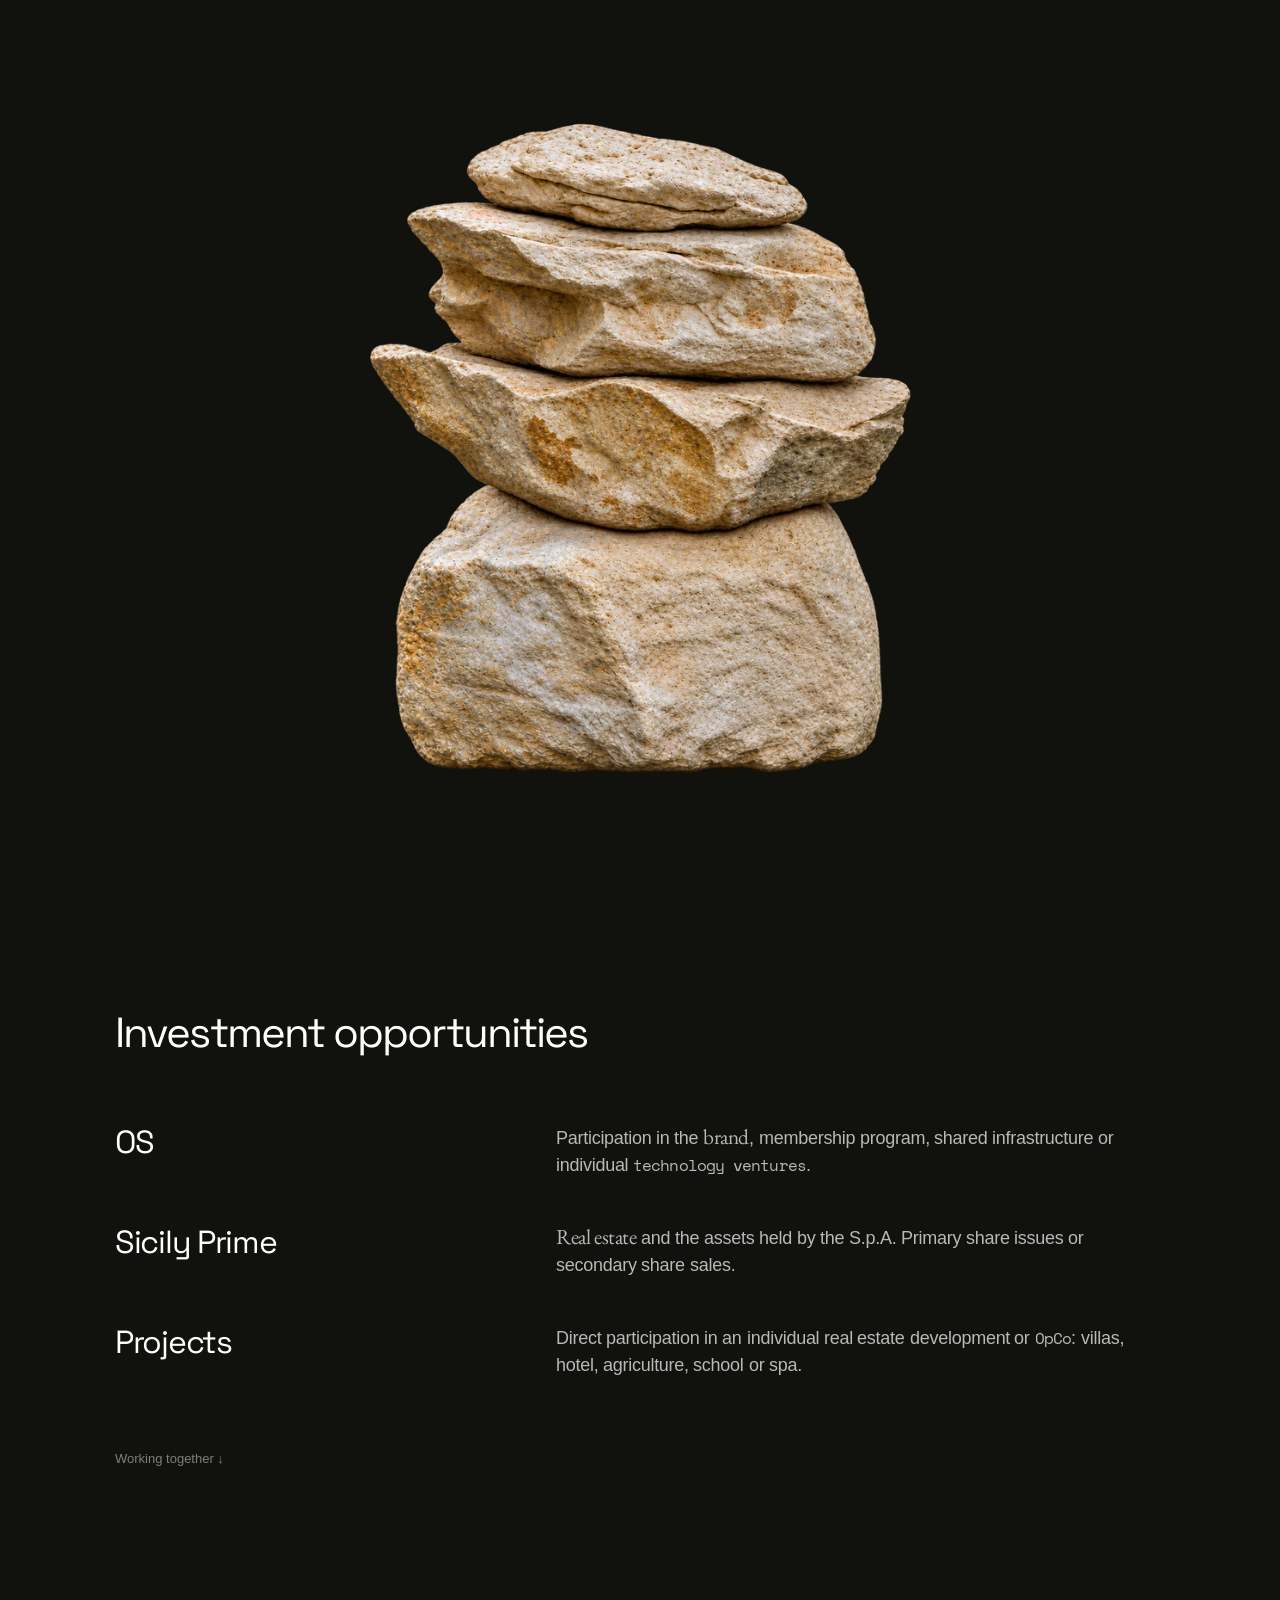
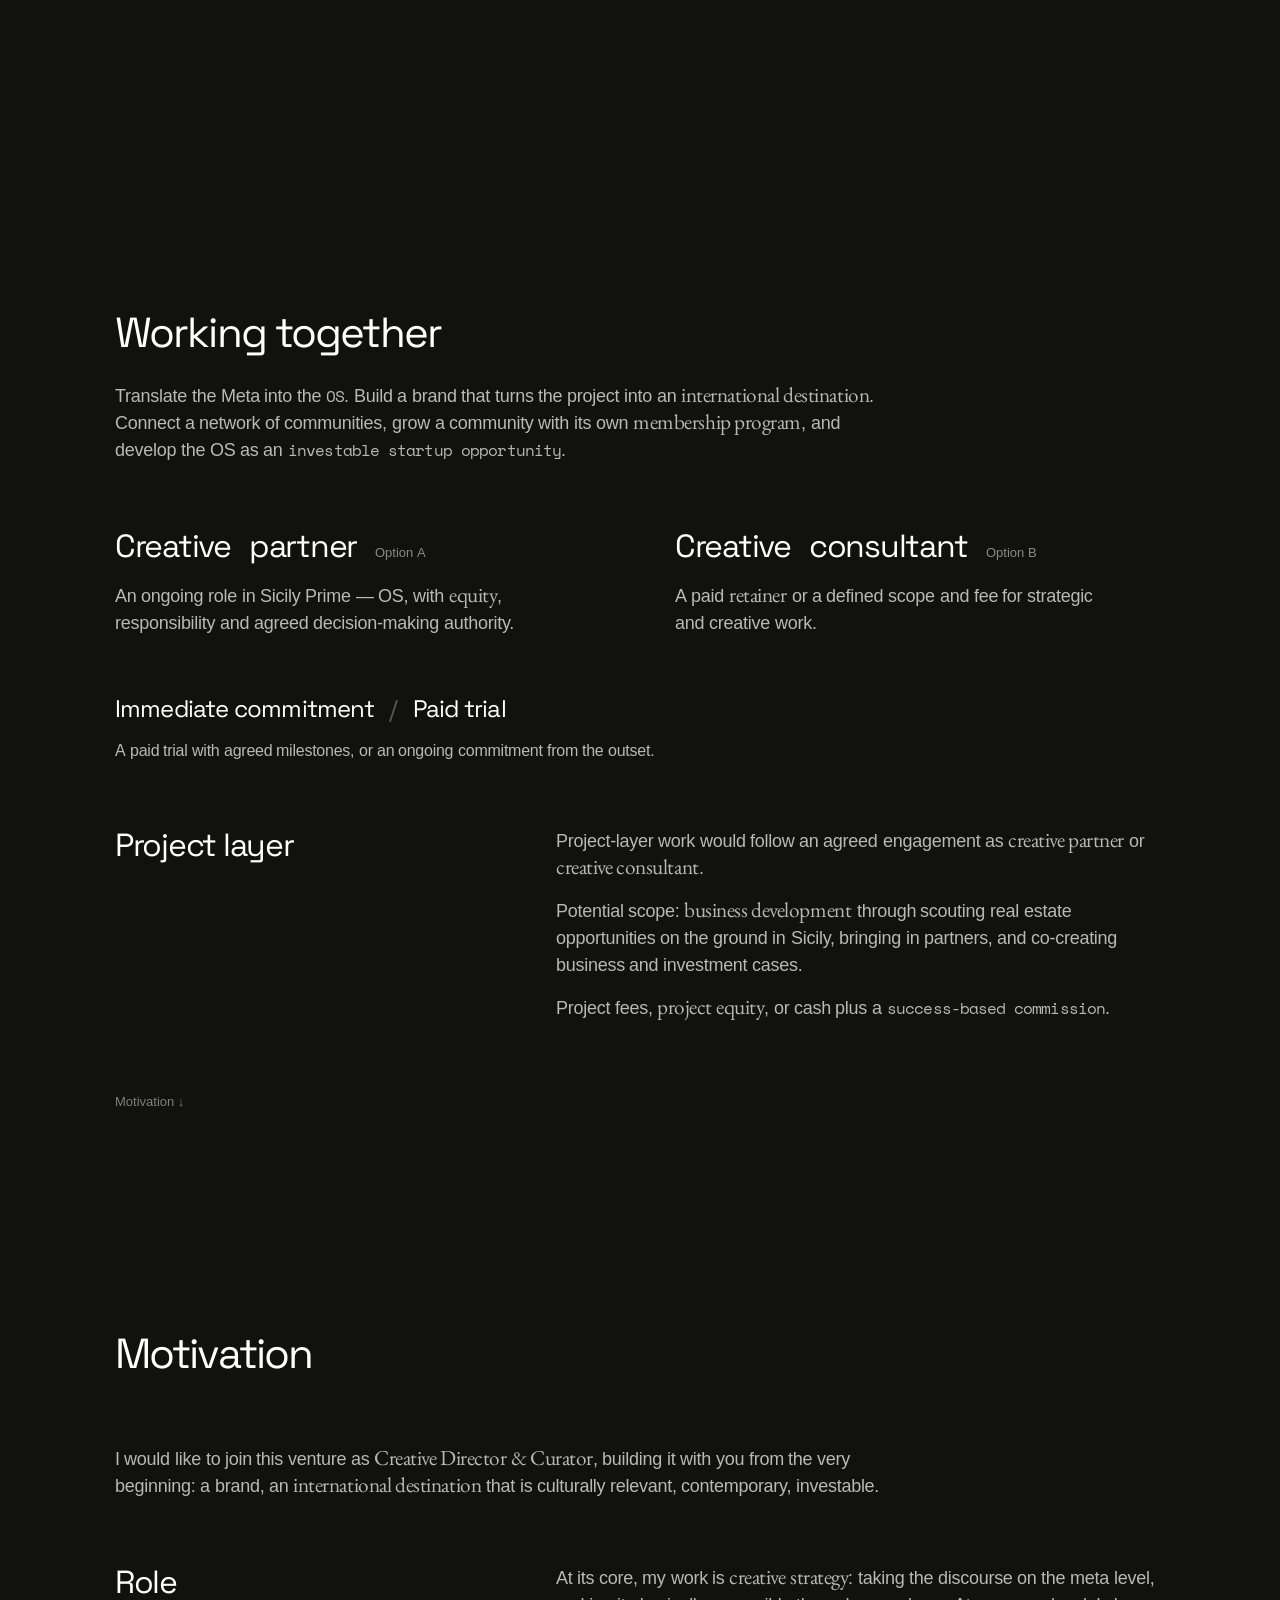
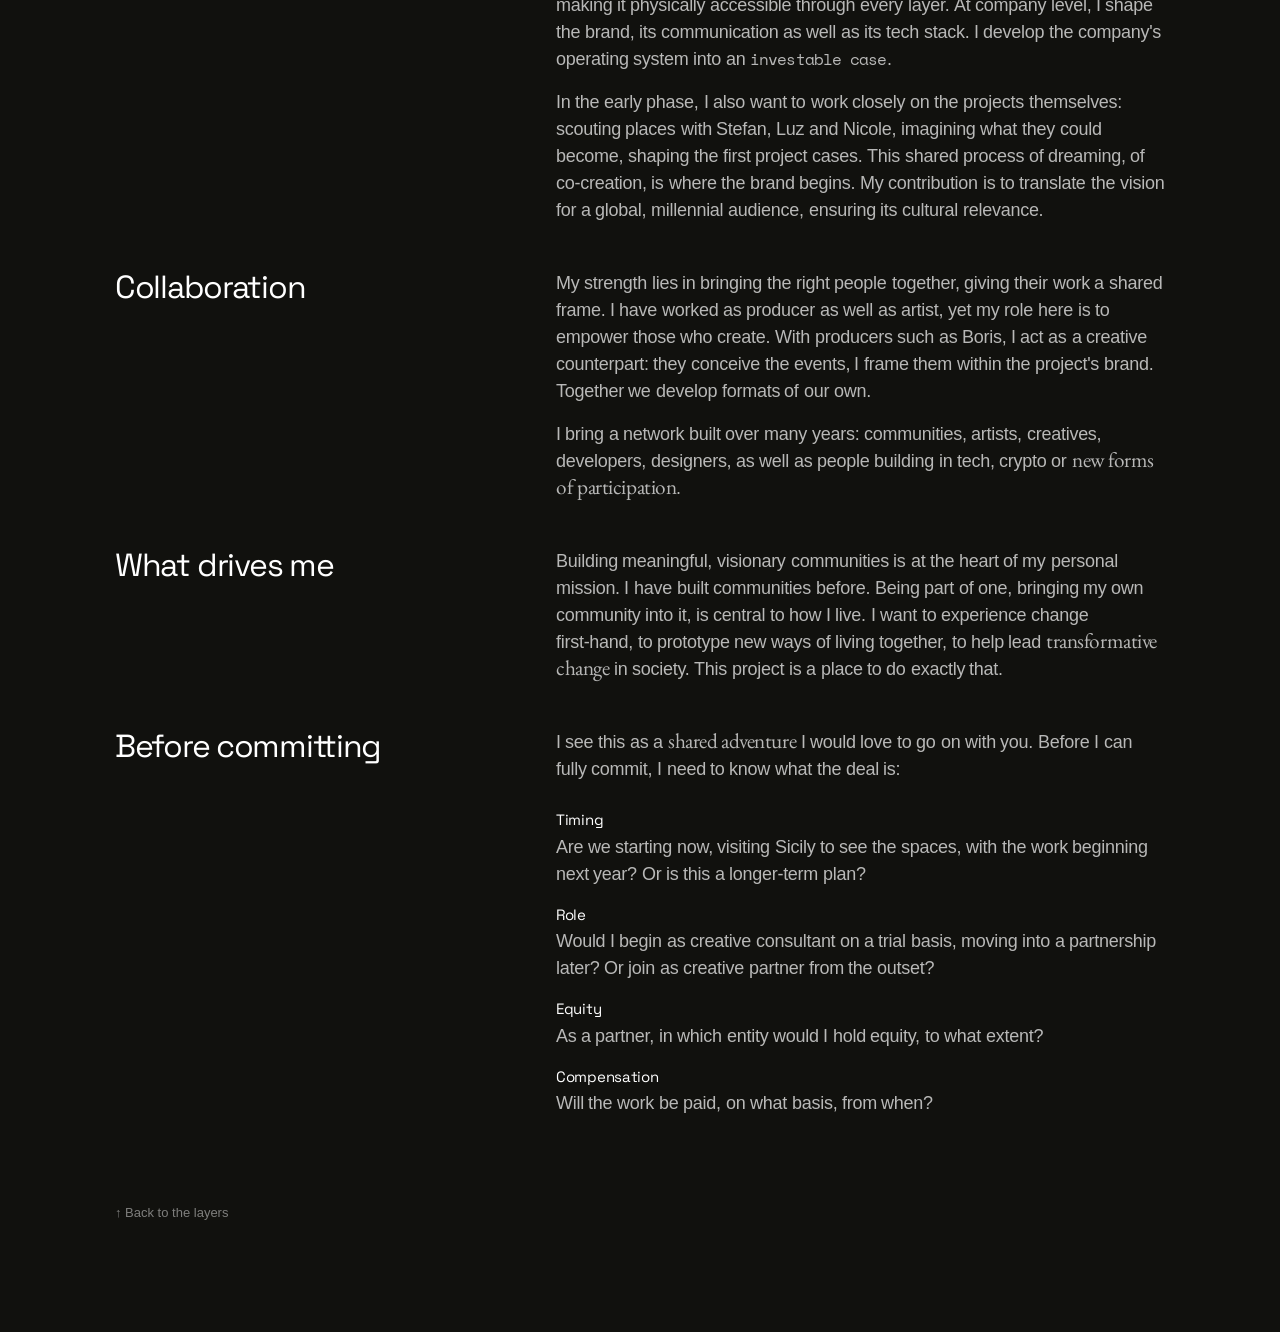
==== public/noto-quest/index.html @ 1767f8a2 "Noto Quest: tighten Motivation text, fewer conjunctions Co-Authored-By: Claude Opus 5.5 <noreply@ant" ====
<!doctype html><html lang="en"><head><meta charset="utf-8"><meta name="viewport" content="width=device-width,initial-scale=1"><title>Sicily Project</title><meta name="description" content="The layers, investment possibilities and ways of working together."><link rel="stylesheet" href="assets/fonts/fonts.css"><style>
:root{color-scheme:dark;background:#11110e;color:#fff;font-family:-apple-system,BlinkMacSystemFont,"Helvetica Neue",Arial,sans-serif;font-synthesis:none}
*{box-sizing:border-box}body{margin:0;overflow:hidden;background:#11110e}button{font:inherit;color:inherit;cursor:pointer;-webkit-tap-highlight-color:transparent}button:focus-visible{outline:2px solid #fff;outline-offset:5px;border-radius:4px}[hidden]{display:none!important}
#scene,#labels{position:absolute;inset:0;width:100%;height:100%}#scene{touch-action:manipulation}#labels{pointer-events:none;overflow:hidden}
.stone-label{visibility:hidden;position:absolute;pointer-events:auto;border:0;background:none;padding:12px 0;text-align:left;transform:translateY(-50%);color:#fff;transition:opacity .25s;min-height:44px}
.stone-label span{display:block;font-size:clamp(28px,3.1vw,44px);font-weight:600;letter-spacing:-.045em;line-height:1.08}.stone-label small{display:block;margin-top:8px;font-size:16px;line-height:1.3;font-weight:400;letter-spacing:-.015em;color:#ffffffa6}
.stone-label.fragment{display:flex;flex-direction:column;justify-content:flex-start;align-items:center;transform:translate(-50%,0);text-align:center;padding:0 4px;white-space:normal}.stone-label.fragment span{font-size:20px;line-height:1.16;letter-spacing:-.025em;font-weight:300}.stone-label.fragment[aria-pressed=true] span{text-decoration:underline;text-underline-offset:7px;text-decoration-thickness:1px}
.rail{position:fixed;right:25px;top:50%;transform:translateY(-50%);display:flex;flex-direction:column;opacity:0;pointer-events:none}.explored .rail{opacity:1;pointer-events:auto}.rail button{border:0;background:none;width:44px;height:44px;display:grid;place-items:center}.rail button::after{content:'';width:5px;height:5px;border-radius:50%;background:#ffffff45}.rail button[aria-expanded=true]::after{background:white;width:7px;height:7px}
footer{position:fixed;bottom:max(24px,env(safe-area-inset-bottom));left:28px;right:28px;display:flex;justify-content:space-between;align-items:center;pointer-events:none}footer button{pointer-events:auto;background:none;border:0;min-height:44px;padding:10px 4px;font-size:14px;color:#ffffffa6}.actions{display:flex;gap:24px}#reset{width:52px;height:56px;padding:0;transition:transform .2s}#reset:hover{transform:translateY(-2px)}#reset:active{transform:scale(.93)}#reset-pile{display:block;width:48px;height:56px}#back{font-size:24px;width:44px;text-align:left}#explore{position:fixed;bottom:40px;left:50%;transform:translateX(-50%);border:0;background:none;min-height:44px;padding:12px 24px;font-size:16px;letter-spacing:-.02em}#explore::after{content:' ↓';margin-left:12px}body:not(.explored) footer{visibility:hidden}
.subitems{position:fixed;left:50%;bottom:100px;transform:translateX(-50%);display:flex;justify-content:center;gap:24px;max-width:90vw;flex-wrap:wrap;z-index:5}.subitems button{background:none;border:0;padding:10px 4px;min-height:44px;font-size:18px;font-weight:300;letter-spacing:-.02em}.subitems button[aria-pressed=true]{text-decoration:underline;text-underline-offset:6px}.sr{position:absolute;width:1px;height:1px;padding:0;margin:-1px;overflow:hidden;clip:rect(0,0,0,0);white-space:nowrap;border:0}
@media(max-width:799px){.stone-label span{font-size:25px}.stone-label small{font-size:14px;margin-top:6px}.stone-label{max-width:145px}.stone-label.fragment span{font-size:14px}.rail{right:2px}.rail button{width:30px}.subitems{bottom:95px;gap:12px}.subitems button{font-size:16px}footer{left:20px;right:20px}.actions{gap:18px}#explore{bottom:32px}}
@media(prefers-reduced-motion:reduce){*{transition:none!important}}

html{scroll-behavior:smooth;scroll-padding-top:0}body{overflow-x:hidden;overflow-y:auto}a{color:inherit;text-decoration:none}button,a{-webkit-tap-highlight-color:transparent}a:focus-visible{outline:1px solid white;outline-offset:7px}
#architecture{position:relative;height:100svh;min-height:620px;isolation:isolate}#scene{height:100%}.rail,footer,#explore{position:absolute}.rail{z-index:3}footer{z-index:12}#explore{z-index:3}.subitems{display:none}.section-nav{position:fixed;top:24px;left:32px;right:32px;display:flex;gap:30px;z-index:30;align-items:center;pointer-events:none}.section-nav a{pointer-events:auto;padding:10px 0;font-size:13px;letter-spacing:-.015em;color:#ffffff70;transition:color .3s}.section-nav a:hover,.section-nav a[aria-current=true]{color:#fff}.section-nav a:last-child{margin-left:auto}
.editorial{position:relative;padding:145px max(8vw,32px) 130px;min-height:100svh;background:#11110e}.editorial-inner{max-width:1110px;margin:auto}.section-kicker{font-size:13px;font-weight:400;color:#ffffff70;margin:0 0 38px;letter-spacing:.01em}.editorial h1{font-family:'EB Garamond',Garamond,Georgia,serif;font-weight:400;font-size:clamp(46px,6.2vw,84px);line-height:.98;letter-spacing:-.04em;margin:0 0 35px;max-width:850px}.editorial .lead{font-family:'EB Garamond',Garamond,Georgia,serif;font-size:clamp(25px,2.7vw,36px);font-weight:400;line-height:1.25;letter-spacing:-.02em;max-width:920px;margin:0 0 52px;color:#ffffffd9}.accent{font-family:'Space Grotesk',-apple-system,Arial,sans-serif;font-size:.78em;font-weight:400;letter-spacing:-.045em;line-height:1}.accent-code{font-family:'Space Mono',monospace;font-size:.66em;letter-spacing:-.065em;line-height:1}.options{display:grid;grid-template-columns:repeat(3,1fr);gap:42px}.option{margin:0}.option h2{font-family:'Space Grotesk',Arial,sans-serif;font-weight:400;font-size:27px;line-height:1.12;letter-spacing:-.045em;margin:0 0 16px}.option:nth-child(2) h2{font-family:'EB Garamond',Garamond,Georgia,serif;font-size:36px;line-height:.84}.option:nth-child(3) h2{font-family:'Space Mono',monospace;font-size:23px;letter-spacing:-.055em}.option p{font-size:17px;line-height:1.55;letter-spacing:-.015em;color:#ffffff9c;margin:0;max-width:315px}.status-note{font-size:12px;color:#ffffff63;margin:40px 0 0}.operator-line{margin:52px 0 0;font-family:'EB Garamond',Garamond,Georgia,serif;font-size:25px;line-height:1.4;color:#ffffffa8}.operator-line .accent{color:#fff}.operator-caption{display:block;font-family:-apple-system,BlinkMacSystemFont,Arial,sans-serif;font-size:12px;color:#ffffff63;margin-bottom:12px}.engagements{grid-template-columns:repeat(2,1fr);gap:70px}.engagements .option p{max-width:420px}.engagements .option h2{font-size:34px;line-height:1.05}.engagements .option:nth-child(2) h2{font-size:44px;line-height:.84}.beginning{margin:58px 0 0;font-family:'EB Garamond',Garamond,Georgia,serif;font-size:32px;line-height:1.25;letter-spacing:-.02em}.beginning .divider{color:#ffffff45;margin:0 12px}.beginning-note{font-size:14px;color:#ffffff80;margin:12px 0 0}.project-engagement{margin-top:60px;display:grid;grid-template-columns:1fr 1.4fr;gap:50px}.project-engagement h2{font-family:'Space Mono',monospace;font-size:23px;letter-spacing:-.055em;font-weight:400;margin:0}.project-engagement p{font-size:17px;color:#ffffff9c;line-height:1.55;margin:0}.end-link{display:inline-block;margin-top:76px;font-size:13px;color:#ffffff75;padding:12px 0}
.reveal-word{display:inline-block;will-change:transform,opacity}.flow-text{font-family:'EB Garamond',Garamond,Georgia,serif;font-weight:400;font-size:clamp(30px,3.4vw,49px);line-height:1.19;letter-spacing:-.025em;margin:0;color:#faf9f5}.reader{position:absolute;inset:0;z-index:6;background:#11110e;display:grid;grid-template-columns:minmax(170px,260px) minmax(0,760px);gap:65px;align-content:center;justify-content:center;padding:100px 8vw 115px;overflow:auto}.reader[hidden]{display:none}.reading-object{align-self:center;margin:0;text-align:center}.reading-object canvas{display:block;width:100%;height:auto;max-height:300px;object-fit:contain}.reading-object figcaption{margin-top:15px;font-size:14px;font-weight:300;color:#ffffff9c}.reading-copy{align-self:center}.reading-context{display:block;font-size:12px;letter-spacing:.02em;color:#ffffff63;margin-bottom:24px}.reading-open .rail{visibility:hidden}.reading-open #labels{visibility:hidden}.reading-open #labels button{visibility:hidden!important;pointer-events:none!important}.reader .flow-text .accent,.reader .flow-text .accent-code{color:#fff}
@media(max-width:799px){#architecture{min-height:580px}.section-nav{top:13px;left:20px;right:20px;gap:19px}.section-nav a{font-size:12px}.editorial{padding:108px 26px 85px}.editorial h1{font-size:52px;max-width:340px;margin-bottom:27px}.section-kicker{margin-bottom:30px}.editorial .lead{font-size:28px;line-height:1.23;margin-bottom:42px}.options,.engagements{grid-template-columns:1fr;gap:35px}.option h2{font-size:27px}.option p{max-width:none;font-size:16px}.operator-line{font-size:25px;margin-top:44px}.engagements .option h2{font-size:30px}.engagements .option:nth-child(2) h2{font-size:37px}.beginning{font-size:27px;margin-top:43px}.beginning .divider{margin:0 6px}.project-engagement{grid-template-columns:1fr;gap:17px;margin-top:42px}.project-engagement p{font-size:16px}.reader{display:flex;flex-direction:column;gap:22px;justify-content:flex-start;align-items:stretch;padding:79px 27px 105px}.reading-object{align-self:flex-start;display:flex;align-items:center;gap:16px;text-align:left}.reading-object canvas{width:92px;height:85px}.reading-object figcaption{margin:0;font-size:14px}.reading-copy{align-self:auto}.reading-context{display:none}.flow-text{font-size:31px;line-height:1.2}.reader .flow-text .accent{font-size:.75em}.reader .flow-text .accent-code{font-size:.6em}.reader .flow-text{padding-bottom:15px}.editorial .end-link{margin-top:50px}}
@media(prefers-reduced-motion:reduce){html{scroll-behavior:auto}.reveal-word{transform:none!important;opacity:1!important}}

html{scrollbar-width:none}html::-webkit-scrollbar{display:none}
#scene:focus-visible{outline:1px solid #ffffff75;outline-offset:-8px}
.editorial{padding:110px max(8vw,32px) 100px;min-height:100svh}.editorial-inner{max-width:1050px}.editorial h1{font-family:'Space Grotesk',Arial,sans-serif;font-size:42px;line-height:1.08;letter-spacing:-.045em;font-weight:400;margin:0 0 70px;max-width:none}
.investment-routes{display:grid;gap:46px}.route{display:grid;grid-template-columns:1fr 1.6fr;gap:60px;align-items:start}.route h2,.engagement h2,.project-options h2{font-family:'Space Grotesk',Arial,sans-serif;font-weight:400;font-size:32px;letter-spacing:-.04em;line-height:1.12;margin:0}.route p,.engagement p,.scope,.project-options p,.operator-options p,.starting-options p{font-family:-apple-system,BlinkMacSystemFont,'Helvetica Neue',Arial,sans-serif;font-size:18px;font-weight:300;line-height:1.5;letter-spacing:-.015em;color:#ffffffb3;margin:0;max-width:620px}
.editorial p .accent{font-family:'EB Garamond',Garamond,Georgia,serif;font-size:1.18em;letter-spacing:-.02em}.editorial p .accent-code{font-size:.9em;letter-spacing:-.055em}
.operator-options{margin-top:65px}.operator-options h3{font-size:17px;font-weight:400;color:#ffffff80;margin:0 0 15px}.operator-options p{max-width:none;font-size:18px}.end-link{margin-top:60px}
#together h1{margin-bottom:28px}.scope{max-width:790px;margin-bottom:65px}.engagement-options{display:grid;grid-template-columns:1fr 1fr;gap:70px}.engagement h2{margin-bottom:18px}.engagement p{max-width:450px}.starting-options{margin-top:58px}.starting-options h3{font-family:'Space Grotesk',Arial,sans-serif;font-weight:400;font-size:24px;line-height:1.2;letter-spacing:-.035em;margin:0 0 15px}.divider{color:#ffffff4d;margin:0 10px}.starting-options p{font-size:16px}.project-options{margin-top:65px;display:grid;grid-template-columns:1fr 1.6fr;gap:60px}
@media(max-width:799px){.editorial{padding:80px 27px}.editorial h1{font-size:32px;line-height:1.12;margin-bottom:48px;max-width:100%}.route,.project-options{grid-template-columns:1fr;gap:16px}.investment-routes{gap:39px}.route h2,.engagement h2,.project-options h2{font-size:27px}.route p,.engagement p,.scope,.project-options p,.operator-options p{font-size:17px}.operator-options{margin-top:46px}.engagement-options{grid-template-columns:1fr;gap:35px}.engagement h2{margin-bottom:14px}.scope{margin-bottom:44px}.starting-options{margin-top:45px}.starting-options h3{font-size:21px}.starting-options p{font-size:16px}.project-options{margin-top:46px}.end-link{margin-top:45px}}
.engagement h2{display:flex;align-items:baseline;gap:18px;flex-wrap:wrap}.engagement h2 small{font-family:-apple-system,BlinkMacSystemFont,"Helvetica Neue",Arial,sans-serif;font-size:13px;font-weight:400;letter-spacing:0;color:#ffffff80}.commit-list{list-style:none;padding:0;margin:26px 0 0;max-width:620px}.commit-list li{font-size:18px;font-weight:300;line-height:1.5;letter-spacing:-.015em;color:#ffffffb3;margin:0 0 16px}.commit-list strong{display:block;font-family:'Space Grotesk',Arial,sans-serif;font-weight:400;font-size:15px;letter-spacing:-.02em;color:#fff;margin-bottom:2px}
@media(max-width:799px){.commit-list li{font-size:17px}}</style><link rel="stylesheet" href="os-study.css"></head><body><main><section id="architecture" aria-label="The layers"><img id="pile-photo" class="pile-photo" alt="" width="998" height="1195" fetchpriority="high" src="assets/os-study/pile-998.webp" srcset="assets/os-study/pile-640.webp 640w, assets/os-study/pile-998.webp 998w" sizes="(max-width:799px) min(82vw,73.5svh), min(43vw,73.5svh)"><canvas id="scene" role="button" tabindex="0" aria-label="Explore the stone layers"></canvas><div id="labels" aria-label="Stone layers"></div><nav class="rail" aria-label="Layers"></nav><article id="reader" class="reader" aria-label="Selected pebble" hidden><figure class="reading-object"><a class="pebble-link" href="#together" aria-label="Go to Working together" title="Working together"><img id="reading-detail" class="reading-detail" alt="" hidden><canvas id="reading-stone" width="560" height="420" aria-hidden="true"></canvas></a><figcaption id="reading-name"></figcaption></figure><div class="reading-copy"><span id="reading-context" class="reading-context"></span><p id="reading-text" class="flow-text"></p></div></article><footer><button id="back" aria-label="Back" title="Back">←</button><div class="actions"><button id="reset" aria-label="Return to stack" title="Return to stack"><canvas id="reset-pile" width="96" height="112" aria-hidden="true"></canvas></button></div></footer><div class="sr" id="announce" aria-live="polite"></div>
</section>
<section id="investment" class="editorial" aria-labelledby="investment-heading"><div class="editorial-inner"><h1 id="investment-heading" data-reveal>Investment opportunities</h1><div class="investment-routes"><article class="route" data-reveal><h2>OS</h2><p>Participation in the <span class="accent">brand</span>, membership program, shared infrastructure or individual <span class="accent-code">technology ventures</span>.</p></article><article class="route" data-reveal><h2>Sicily Prime</h2><p><span class="accent">Real estate</span> and the assets held by the S.p.A. Primary share issues or secondary share sales.</p></article><article class="route" data-reveal><h2>Projects</h2><p>Direct participation in an individual real estate development or <span class="accent-code">OpCo</span>: villas, hotel, agriculture, school or spa.</p></article></div><a class="end-link" href="#together">Working together ↓</a></div></section>
<section id="together" class="editorial" aria-labelledby="together-heading"><div class="editorial-inner"><h1 id="together-heading" data-reveal>Working together</h1><p class="scope" data-reveal>Translate the Meta into the <span class="accent-code">OS</span>. Build a brand that turns the project into an <span class="accent">international destination</span>. Connect a network of communities, grow a community with its own <span class="accent">membership program</span>, and develop the OS as an <span class="accent-code">investable startup opportunity</span>.</p><div class="engagement-options"><article class="engagement" data-reveal><h2>Creative partner <small>Option A</small></h2><p>An ongoing role in Sicily Prime — OS, with <span class="accent">equity</span>, responsibility and agreed decision-making authority.</p></article><article class="engagement" data-reveal><h2>Creative consultant <small>Option B</small></h2><p>A paid <span class="accent">retainer</span> or a defined scope and fee for strategic and creative work.</p></article></div><div class="starting-options" data-reveal><h3>Immediate commitment <span class="divider">/</span> Paid trial</h3><p>A paid trial with agreed milestones, or an ongoing commitment from the outset.</p></div><div class="project-options" data-reveal><h2>Project layer</h2><div><p>Project-layer work would follow an agreed engagement as <span class="accent">creative partner</span> or <span class="accent">creative consultant</span>.</p><p style="margin-top:16px">Potential scope: <span class="accent">business development</span> through scouting real estate opportunities on the ground in Sicily, bringing in partners, and co-creating business and investment cases.</p><p style="margin-top:16px">Project fees, <span class="accent">project equity</span>, or cash plus a <span class="accent-code">success-based commission</span>.</p></div></div><a class="end-link" href="#motivation">Motivation ↓</a></div></section>
<section id="motivation" class="editorial" aria-labelledby="motivation-heading"><div class="editorial-inner"><h1 id="motivation-heading" data-reveal>Motivation</h1><p class="scope" data-reveal>I would like to join this venture as <span class="accent">Creative Director &amp; Curator</span>, building it with you from the very beginning: a brand, an <span class="accent">international destination</span> that is culturally relevant, contemporary, investable.</p><div class="investment-routes"><article class="route" data-reveal><h2>Role</h2><div><p>At its core, my work is <span class="accent">creative strategy</span>: taking the discourse on the meta level, making it physically accessible through every layer. At company level, I shape the brand, its communication as well as its tech stack. I develop the company's operating system into an <span class="accent-code">investable case</span>.</p><p style="margin-top:16px">In the early phase, I also want to work closely on the projects themselves: scouting places with Stefan, Luz and Nicole, imagining what they could become, shaping the first project cases. This shared process of dreaming, of co-creation, is where the brand begins. My contribution is to translate the vision for a global, millennial audience, ensuring its cultural relevance.</p></div></article><article class="route" data-reveal><h2>Collaboration</h2><div><p>My strength lies in bringing the right people together, giving their work a shared frame. I have worked as producer as well as artist, yet my role here is to empower those who create. With producers such as Boris, I act as a creative counterpart: they conceive the events, I frame them within the project's brand. Together we develop formats of our own.</p><p style="margin-top:16px">I bring a network built over many years: communities, artists, creatives, developers, designers, as well as people building in tech, crypto or <span class="accent">new forms of participation</span>.</p></div></article><article class="route" data-reveal><h2>What drives me</h2><p>Building meaningful, visionary communities is at the heart of my personal mission. I have built communities before. Being part of one, bringing my own community into it, is central to how I live. I want to experience change first-hand, to prototype new ways of living together, to help lead <span class="accent">transformative change</span> in society. This project is a place to do exactly that.</p></article><article class="route" data-reveal><h2>Before committing</h2><div><p>I see this as a <span class="accent">shared adventure</span> I would love to go on with you. Before I can fully commit, I need to know what the deal is:</p><ul class="commit-list"><li><strong>Timing</strong> Are we starting now, visiting Sicily to see the spaces, with the work beginning next year? Or is this a longer-term plan?</li><li><strong>Role</strong> Would I begin as creative consultant on a trial basis, moving into a partnership later? Or join as creative partner from the outset?</li><li><strong>Equity</strong> As a partner, in which entity would I hold equity, to what extent?</li><li><strong>Compensation</strong> Will the work be paid, on what basis, from when?</li></ul></div></article></div><a class="end-link" href="#architecture">↑ Back to the layers</a></div></section></main>
<script src="os-study.js"></script>
<script>'use strict';
const layers=[{id:'meta',n:'04',name:'Meta',sub:'',crop:[247,124,582,188],children:[['identity','Identity'],['manifesto','Manifesto'],['philosophy','Philosophy'],['values','Values']]},{id:'os',n:'03',name:'OS',sub:'',crop:[100,343,811,289],children:[['tech','Tech'],['community','Community'],['brand','Brand'],['communications','Communications']]},{id:'prime',n:'02',name:'Sicily Prime',sub:'',crop:[11,640,986,376],children:[['property','Sicily Prime']]},{id:'projects',n:'01',name:'Projects',sub:'',crop:[114,1022,795,465],children:[['villas','Villas'],['hotel','Hotel'],['agriculture','Agriculture'],['school','School'],['spa','Spa']]}];

const $=s=>document.querySelector(s),canvas=$('#scene'),ctx=canvas.getContext('2d'),labels=$('#labels'),image=new Image(),resting=$('#pile-photo'),states=layers.map(()=>({a:0,v:0})),reveal={a:0,v:0};let expanded=false,selected=null,child=null,W=innerWidth,H=innerHeight,motion=!matchMedia('(prefers-reduced-motion: reduce)').matches,ready=false,hit=[],lastSignature='';
const stoneBounds=[[[145,227,273,341],[364,256,502,408],[599,254,731,379],[830,288,948,393]],[[133,219,291,373],[353,222,519,409],[590,239,748,405],[819,236,948,395]],[[283,140,849,467]],[[224,84,438,265],[677,75,866,288],[458,208,637,458],[180,370,447,528],[653,352,920,535]]];
const proof={a:0,v:0};let activeProof=null,assetRevision=0;
const configs=[{prefix:'meta',count:13},{prefix:'os-four',count:13},{prefix:'prime',count:13},{prefix:'projects',count:13}].map(c=>({...c,frames:new Array(c.count).fill(null),positions:null,requested:false,ready:false}));
function loadRenderFrames(i=1){
const c=configs[i];
if(c.requested)return;
c.requested=true;
if(!c.useFallback){
  stoneStudies[i].load().then(()=>{c.study=true;c.ready=true;assetRevision++;lastSignature='';})
    .catch(()=>{c.useFallback=true;c.requested=false;loadRenderFrames(i);});
  return;
}
const tasks=Array.from({length:c.count},(_,j)=>new Promise(resolve=>{const im=new Image();im.onload=()=>{c.frames[j]=im;resolve();};im.onerror=resolve;im.src='assets/rendered/'+c.prefix+'-'+String(j).padStart(2,'0')+'.webp';}));tasks.push(fetch('assets/rendered/'+c.prefix+'-positions.json').then(r=>r.ok?r.json():null).then(p=>c.positions=p).catch(()=>{}));tasks.push(fetch('assets/rendered/'+c.prefix+'-bounds.json').then(r=>r.ok?r.json():null).then(b=>{if(b)stoneBounds[i]=b;}).catch(()=>{}));Promise.all(tasks).then(()=>{c.ready=c.frames.every(Boolean);assetRevision++;lastSignature='';if(i===2&&selected===2){child='property';update();}else if(child)drawReadingStone();});}
function makeCanvas(w,h){const c=document.createElement('canvas');c.width=w;c.height=h;return c;}
function path(c,poly,w,h){c.beginPath();poly.forEach((p,i)=>i?c.lineTo(p[0]*w,p[1]*h):c.moveTo(p[0]*w,p[1]*h));c.closePath();}
function prepare(){layers.forEach((l,i)=>{const w=l.crop[2],h=l.crop[3];l.sprite=makeCanvas(w,h);const c=l.sprite.getContext('2d');c.drawImage(image,...l.crop,0,0,w,h);
});
$('#reset-pile').getContext('2d').drawImage(resting,12,12,72,86);ready=true;lastSignature='';}
for(let i=0;i<layers.length;i++){const l=layers[i];l.button=document.createElement('button');l.button.className='stone-label';l.button.innerHTML='<span>'+l.name+'</span>'+(l.sub?'<small>'+l.sub+'</small>':'');l.button.setAttribute('aria-label',l.name+' / Layer '+l.n);l.button.onclick=()=>toggle(i);labels.appendChild(l.button);const r=document.createElement('button');r.setAttribute('aria-label',l.name);r.onclick=()=>toggle(i);$('.rail').appendChild(r);l.rail=r;l.partButtons=l.children.map(c=>{const b=document.createElement('button');b.className='stone-label fragment';b.innerHTML='<span>'+c[1]+'</span>';b.setAttribute('aria-label',c[1]+(i===3?' / OpCo':''));b.onclick=()=>{child=c[0];update();};labels.appendChild(b);return b;});}
function explore(){loadRenderFrames();expanded=true;selected=null;child=null;update();}
function toggle(i){if(!expanded){explore();return;}loadRenderFrames(i);selected=selected===i?null:i;child=selected===2&&configs[2].ready&&configs[2].useFallback?'property':null;update();}
function update(){document.body.classList.toggle('explored',expanded);document.body.classList.toggle('within',selected!==null);document.body.classList.toggle('reading-open',!!child);labels.inert=!!child||!expanded;$('.rail').inert=!!child||!expanded;layers.forEach((l,i)=>{l.button.setAttribute('aria-expanded',String(i===selected));l.rail.setAttribute('aria-expanded',String(i===selected));});showReading();$('#announce').textContent=selected===null?(expanded?'Four layers separated':'Four stones resting together'):layers[selected].name+'. '+(child||layers[selected].children.map(c=>c[1]).join(', '));}
function resize(){W=innerWidth;H=$('#architecture').clientHeight;const d=Math.min(devicePixelRatio||1,W<800?3:2);canvas.width=W*d;canvas.height=H*d;ctx.setTransform(d,0,0,d,0,0);lastSignature='';if(child)drawReadingStone();}addEventListener('resize',resize);resize();
function layout(){const mobile=W<800,top=Math.max(40,H*.07),bottom=H-110,available=bottom-top,gap=mobile?28:36,cx=W*(mobile?.32:.43),openScale=Math.min((available-gap*3)/1318,(mobile?W*.45:W*.34)/1024);let yy=top+(available-(1318*openScale+gap*3))/2;return layers.map((l,i)=>{const open={x:cx-l.crop[2]*openScale/2,y:yy,w:l.crop[2]*openScale,h:l.crop[3]*openScale};yy+=open.h+gap;const pileW=Math.min(W*(mobile?.82:.43),innerHeight*.735),pileH=pileW*1195/998;
const [px,py,pw,ph]=[[.19,0,.59,.163],[.075,.116,.80,.254],[0,.36,1,.324],[.17,.636,.80,.364]][i];
const shut={x:(W-pileW)/2+px*pileW,y:(H-pileH)/2+py*pileH,w:pw*pileW,h:ph*pileH};return Object.fromEntries(['x','y','w','h'].map(k=>[k,shut[k]+(open[k]-shut[k])*reveal.a]));});}
function spring(s,to,dt){if(motion){s.v=(s.v+(to-s.a)*.034*dt)*.75;s.a+=s.v*dt;}else{s.a=to;s.v=0;}s.a=Math.max(0,Math.min(1,s.a));}
let last=performance.now();function frame(now){requestAnimationFrame(frame);if(!ready)return;
const targetProof=activeProof!==null&&selected===activeProof&&configs[activeProof].ready?1:0;
const pressOffsets=stoneStudies.map(study=>study.updatePress(Math.min((now-last)/16.667,2),motion));
const sig=[expanded,selected,child,motion,W,H,reveal.a.toFixed(4),proof.a.toFixed(4),activeProof,assetRevision,pressOffsets.map(p=>p.toFixed(3)),stoneStudies.map(s=>s.pressed)].join('|');
if(sig===lastSignature&&Math.abs(reveal.a-(expanded?1:0))<.0005&&Math.abs(proof.a-targetProof)<.0005&&activeProof===selected)return;
lastSignature=sig;const elapsed=now-last,dt=Math.min(elapsed/16.667,2);last=now;spring(reveal,expanded?1:0,dt);ctx.clearRect(0,0,W,H);ctx.fillStyle="#11110e";ctx.fillRect(0,0,W,H);hit=[];const rects=layout();
if(activeProof===null&&selected!==null)activeProof=selected;
let c=activeProof!==null?configs[activeProof]:null;const opening=activeProof===selected&&selected!==null&&c.ready;
if(c?.study){proof.a=motion?Math.max(0,Math.min(1,proof.a+(opening?1:-1)*Math.min(elapsed,250)/930)):(opening?1:0);proof.v=0;}
else spring(proof,opening?1:0,dt);
if(proof.a<.003&&activeProof!==selected){activeProof=selected;proof.a=0;proof.v=0;c=activeProof!==null?configs[activeProof]:null;}
if(activeProof!==null){const k=activeProof,l=layers[k];
for(let i=0;i<4;i++){layers[i].button.style.visibility='hidden';layers[i].button.style.pointerEvents='none';layers[i].partButtons.forEach(b=>{b.style.visibility='hidden';b.style.pointerEvents='none';});}
if(c.study||!c.ready){
const t=proof.a;
for(let i=3;i>=0;i--){
 const r=rects[i];ctx.globalAlpha=i===k?1:Math.max(0,1-t*3);
 if(i!==k||!c.ready)ctx.drawImage(layers[i].sprite,r.x,r.y,r.w,r.h);
}
ctx.globalAlpha=1;
if(c.ready){
 stoneStudies[k].draw(ctx,W,H,t,rects[k],l,hit);
 if(k===2&&selected===2&&!child&&t>=1){child='property';update();}
}
return;
}
if(c.ready){const t=proof.a,position=t*(c.count-1),lo=Math.floor(position),hi=Math.min(c.count-1,lo+1),blend=position-lo,mobile=W<800,rw=mobile?W*1.04:Math.min(W*.84,1120),rh=rw*640/1100,rx=(W-rw)/2,ry=mobile?H*.47-rh*.5:H*.49-rh*.5;
const settle=k===3?Math.max(0,Math.min(1,(t-.8)/.2)):0;
if(settle===0){ctx.globalAlpha=1;ctx.drawImage(c.frames[Math.round(position)],rx,ry,rw,rh);}
if(settle>0){ctx.globalCompositeOperation="lighten";ctx.globalAlpha=1;stoneBounds[k].forEach((box,j)=>{const pad=6,sx=box[0]-pad,sy=box[1]-pad,sw=box[2]-box[0]+pad*2,sh=box[3]-box[1]+pad*2,shift=j<2?-30:j>2?70:0;ctx.drawImage(c.frames[c.count-1],sx,sy,sw,sh,rx+sx*rw/1100,ry+(sy+shift*settle)*rh/640,sw*rw/1100,sh*rh/640);});ctx.globalAlpha=1;ctx.globalCompositeOperation="source-over";}

l.partButtons.forEach((b,j)=>{let x,y;if(c.positions){const a=c.positions[lo][j],bb=c.positions[hi][j];x=a[0]+(bb[0]-a[0])*blend;y=a[1]+(bb[1]-a[1])*blend;}else{const finish=[.245,.5,.745],start=[.365,.5,.635];x=start[j]+(finish[j]-start[j])*t;y=.51;}const box=stoneBounds[k][j],shift=k===3?(j<2?-30:j>2?70:0):0,px=rx+rw*(box[0]+box[2])/2200,py=ry+rh*((box[1]+box[3])/2+shift)/640,baseline=k===0?408:k===1?Math.max(...stoneBounds[1].map(b=>b[3])):k===2?467:j<2?288-30:j===2?458:535+70;b.style.maxWidth=mobile&&(k===0||k===1)?'90px':mobile?'130px':'200px';b.style.left=px+'px';b.style.top=(ry+rh*baseline/640+12)+'px';b.style.opacity=String(Math.max(0,(t-.97)/.03));b.style.visibility=t>.97?'visible':'hidden';b.style.pointerEvents=t>.97?'auto':'none';b.setAttribute('aria-pressed',String(child===l.children[j][0]));hit.push({x:px-rw*.085,y:py-rh*.13,w:rw*.17,h:rh*.26,layer:k,part:j});});
}else{ctx.fillStyle='#fff';ctx.textAlign='center';ctx.font='14px Arial';ctx.fillText('Opening '+l.name+'…',W*.5,H*.5);}
return;}
if(!expanded){const rw=resting.clientWidth,rh=resting.clientHeight,x=(W-rw)/2,y=(H-rh)/2;hit=[{x,y,w:rw,h:rh,stack:true}];layers.forEach(l=>{l.button.style.visibility='hidden';l.partButtons.forEach(b=>b.style.visibility='hidden');});return;}

for(let i=3;i>=0;i--){const l=layers[i],state=states[i];spring(state,0,dt);const a=state.a,r=rects[i],dim=selected!==null&&selected!==i;ctx.globalAlpha=dim?.47:1;
ctx.save();ctx.shadowColor='#0008';ctx.shadowBlur=expanded?10:5;ctx.shadowOffsetY=expanded?7:3;if(stoneStudies[i].pressed==='layer'){const pressOffset=pressOffsets[i];ctx.translate(0,pressOffset*2);ctx.translate(r.x,r.y+r.h);ctx.rotate(-pressOffset*.006);ctx.translate(-r.x,-r.y-r.h);}
ctx.drawImage(l.sprite,r.x,r.y,r.w,r.h);ctx.restore();hit.push({x:r.x,y:r.y,w:r.w,h:r.h,layer:i});
const b=l.button;b.style.left=(W*(W<800?.59:.66))+'px';b.style.top=(r.y+r.h*.5)+'px';b.style.opacity=String(reveal.a*(1-a)*(dim?.65:1));b.style.visibility=reveal.a<.03||a>.97?'hidden':'visible';b.style.pointerEvents=!expanded||a>.6?'none':'auto';if(a<.0005)l.partButtons.forEach(b=>{b.style.visibility='hidden';b.style.pointerEvents='none';});}ctx.globalAlpha=1;}
function pressStone(e){
  if(!expanded||child||!motion)return;
  const r=canvas.getBoundingClientRect(),x=e.clientX-r.left,y=e.clientY-r.top;
  const item=hit.find(h=>x>=h.x&&x<=h.x+h.w&&y>=h.y&&y<=h.y+h.h);
  const button=e.target.closest('button');
  if(item?.layer!==undefined)stoneStudies[item.layer].press(item.part??'layer');
  else layers.forEach((l,i)=>{
    const part=l.partButtons.indexOf(button);
    if(part>=0)stoneStudies[i].press(part);
    else if(l.button===button)stoneStudies[i].press('layer');
  });
  lastSignature='';
}
$('#architecture').addEventListener('pointerdown',pressStone);
for(const event of ['pointerup','pointercancel','blur'])window.addEventListener(event,()=>{stoneStudies.forEach(s=>s.clearPress());lastSignature='';});
canvas.addEventListener('pointermove',e=>{const y=e.clientY-canvas.getBoundingClientRect().top;canvas.style.cursor=hit.some(r=>e.clientX>r.x&&e.clientX<r.x+r.w&&y>r.y&&y<r.y+r.h)?'pointer':'default';});canvas.addEventListener('click',e=>{if(!expanded){const box=resting.getBoundingClientRect();if(e.clientX>=box.left&&e.clientX<=box.right&&e.clientY>=box.top&&e.clientY<=box.bottom)explore();return;}const cy=e.clientY-canvas.getBoundingClientRect().top;const r=hit.find(r=>e.clientX>r.x&&e.clientX<r.x+r.w&&cy>r.y&&cy<r.y+r.h);if(!r)return;if(r.part!==undefined){child=layers[r.layer].children[r.part][0];update();}else toggle(r.layer);});$('#back').onclick=()=>{if(child){child=null;if(selected===2)selected=null;}else if(selected!==null){selected=null;}else{expanded=false;}update();};
const pebbleCopy={
identity:"Identity gives the project’s philosophy a recognisable expression. It shapes how the project looks, sounds and feels—from [[language]] and [[imagery]] to spaces and encounters. It connects the different ventures through a [[shared character]] while leaving room for each to develop its own.",
manifesto:"The [[manifesto]] sets out why the project exists and what it hopes to make possible. It turns its philosophy into commitments that guide how places are developed, partners are chosen and the community takes shape. It gives everyone involved a shared point of reference as the project grows.",
philosophy:"Philosophy establishes the project’s understanding of what makes a [[good life]]. It gives the different ventures a shared basis for deciding what to create, how to work and what to prioritise, with [[European cosmotechnics|code]] informing the relationship between culture, values and technology. The [[OS|code]] translates that thinking into structures and everyday practice.",
values:"Values turn the project’s philosophy into [[principles]] for everyday decisions. They guide how people work together, how partners are chosen and how responsibilities are shared. They provide a common reference when priorities compete or difficult choices arise.",
tech:"Technology provides shared infrastructure for [[membership]], [[AI|code]] ventures and dedicated [[cryptocurrencies|code]]. [[Polis Tech|code]] explores how members can actively shape community priorities and decisions through structures such as a [[DAO|code]] or [[DAA|code]]—a decentralized autonomous association. An [[accelerator]] and [[innovation zone]] could support their development into distinct ventures.",
community:"Starting as a [[community of communities]], the project brings existing networks together and gives a community of its own time to take shape. A [[residency program]], invited gatherings and our own [[gathering formats]] create opportunities to meet, live and work together, with individual formats developing identities and brands of their own. Over time, membership supports a contemporary [[polis|code]]: a community built through participation, [[co-creation]], shared stewardship and [[co-ownership]].",
brand:"The brand translates the Meta layer into a distinct [[aesthetic]] and a consistent expression across the entire project. [[Brand guidelines]], manuals and creative direction carry that identity through every venture, space, [[product]], [[merchandise]] line and [[collaboration]]. The standard is an internationally recognised, highly distinguished brand, with the quality and consistency expected of the world’s best.",
communications:"Communications turns the project’s values, mission and existing network into a continuous programme of [[original content]]. [[Talk series]], [[podcasts]], [[films]], social media and editorial formats introduce its people, places and ideas while supporting the community as it grows. As a marketing function, it attracts [[investors]], [[members]] and [[collaborators]], giving them reasons to engage with the project and come to Sicily.",
property:"Sicily Prime is the [[S.p.A.|code]] that provides the project’s [[property foundation]] and serves as its [[investor visa vehicle]]. It brings together capital, land and development opportunities. Investment can take place through [[primary share issues]] and [[secondary share sales]].",
villas:"A residential real estate development on a vineyard near Noto, designed with [[Playa Architects]].",
hotel:"A [[hospitality venture]] offering accommodation and a setting for community gatherings, residencies and visiting collaborators.",
agriculture:"An [[agricultural venture]] encompassing the vineyard, cultivation and local produce, developed through collaboration with [[local growers and the surrounding community]].",
school:"An [[education venture]] connected to the wider community, potentially operated by [[Gaia from Bali]].",
spa:"A [[wellbeing and longevity venture]] exploring [[ancient futurism|code]]: bringing traditional practices into dialogue with contemporary approaches to health, rest and recovery."
};
let readingKey=null;
function animateWords(el){if(!motion)return;el.getAnimations({subtree:true}).forEach(a=>a.cancel());let i=0;const walker=document.createTreeWalker(el,NodeFilter.SHOW_TEXT);const texts=[];while(walker.nextNode())texts.push(walker.currentNode);texts.forEach(node=>{if(node.parentElement.classList.contains('reveal-word'))return;const frag=document.createDocumentFragment();node.textContent.split(/(\s+)/).forEach(word=>{if(!word)return;if(/^\s+$/.test(word)){frag.appendChild(document.createTextNode(word));return;}const span=document.createElement('span');span.className='reveal-word';span.textContent=word;frag.appendChild(span);span.animate([{opacity:0,transform:'translateY(14px)'},{opacity:1,transform:'translateY(0)'}],{duration:1000,delay:70+i++*24,easing:'cubic-bezier(.22,.61,.36,1)',fill:'both'});});node.replaceWith(frag);});}
function setFlow(el,text){el.replaceChildren();const parts=text.split(/(\[\[.*?\]\])/g);parts.forEach(part=>{if(part.startsWith('[[')){const [words,style]=part.slice(2,-2).split('|');const em=document.createElement('span');em.className=style==='code'?'accent-code':'accent';em.textContent=words;el.appendChild(em);}else el.appendChild(document.createTextNode(part));});animateWords(el);}
function drawReadingStone(){if(selected===null||!child)return;const k=selected,j=layers[k].children.findIndex(c=>c[0]===child),c=configs[k],out=$('#reading-stone'),rc=out.getContext('2d');rc.clearRect(0,0,out.width,out.height);if(j<0||!c.ready||c.study)return;const b=stoneBounds[k][j],pad=6,sw=b[2]-b[0]+pad*2,sh=b[3]-b[1]+pad*2,scale=Math.min(460/sw,330/sh),w=sw*scale,h=sh*scale;rc.globalCompositeOperation='source-over';rc.fillStyle='#11110e';rc.fillRect(0,0,out.width,out.height);rc.globalCompositeOperation='lighten';rc.drawImage(c.frames[c.count-1],b[0]-pad,b[1]-pad,sw,sh,(out.width-w)/2,(out.height-h)/2,w,h);rc.globalCompositeOperation='source-over';}
function showReading(){const panel=$('#reader');panel.hidden=!child;
const studyDetail=!!child&&!!configs[selected]?.study;
panel.classList.toggle('os-detail',studyDetail);
const detail=$('#reading-detail');
if(!studyDetail){detail.hidden=true;detail.getAnimations().forEach(a=>a.cancel());}
if(!child){readingKey=null;return;}if(!pebbleCopy[child])return;drawReadingStone();if(readingKey===child)return;readingKey=child;$('#architecture').scrollIntoView({behavior:'instant',block:'start'});panel.scrollTop=0;$('#reading-name').textContent=layers[selected].children.find(c=>c[0]===child)?.[1]||layers[selected].name;$('#reading-context').textContent=layers[selected].name;setFlow($('#reading-text'),pebbleCopy[child]);
if(studyDetail)stoneStudies[selected].showDetail(child,detail,motion);}
const textObserver=new IntersectionObserver(entries=>entries.forEach(e=>{if(e.isIntersecting){animateWords(e.target);textObserver.unobserve(e.target);}}),{threshold:.15});document.querySelectorAll('[data-reveal]').forEach(el=>textObserver.observe(el));
$('#reset').onclick=()=>{expanded=false;selected=null;child=null;activeProof=null;proof.a=0;proof.v=0;reveal.a=0;reveal.v=0;update();};canvas.addEventListener('keydown',e=>{if((e.key==='Enter'||e.key===' ')&&!expanded){e.preventDefault();explore();}});document.addEventListener('keydown',e=>{if(e.key==='Escape')$('#reset').click();});Promise.all([new Promise((res,rej)=>{image.onload=res;image.onerror=rej;image.src='assets/limestone.png';}),resting.decode()]).then(prepare).catch(()=>{$('#announce').textContent='The photographs could not load. Please reload.';canvas.setAttribute('aria-label','The photographs could not load. Reload the page.');});update();requestAnimationFrame(frame);
</script></body></html>
---- public/noto-quest/assets/fonts/fonts.css ----
@font-face {
  font-family: 'EB Garamond';
  font-style: normal;
  font-weight: 400;
  font-display: swap;
  src: url(type-0.ttf) format('truetype');
}
@font-face {
  font-family: 'EB Garamond';
  font-style: normal;
  font-weight: 500;
  font-display: swap;
  src: url(type-1.ttf) format('truetype');
}
@font-face {
  font-family: 'Space Grotesk';
  font-style: normal;
  font-weight: 400;
  font-display: swap;
  src: url(type-2.ttf) format('truetype');
}
@font-face {
  font-family: 'Space Grotesk';
  font-style: normal;
  font-weight: 500;
  font-display: swap;
  src: url(type-3.ttf) format('truetype');
}
@font-face {
  font-family: 'Space Mono';
  font-style: normal;
  font-weight: 400;
  font-display: swap;
  src: url(type-4.ttf) format('truetype');
}
---- public/noto-quest/os-study.css ----
.pile-photo{position:absolute;z-index:1;left:50%;top:50%;transform:translate(-50%,-50%);width:min(43vw,73.5svh);height:auto;pointer-events:none;user-select:none}
.explored .pile-photo{display:none}
#reader .flow-text{font-size:clamp(23px,2.1vw,31px);line-height:1.37;letter-spacing:-.018em;max-width:35ch}
#reader .reading-object figcaption{font-weight:400;font-size:clamp(25px,2.4vw,36px);letter-spacing:-.045em;color:#f6f5f0;line-height:1.1}
#reader .reading-context{display:none}
.reading-detail{width:min(100%,265px);max-height:255px;height:auto;object-fit:contain;transform-origin:top left}
.reader.os-detail .reading-object{display:flex;flex-direction:column;align-items:center;gap:17px}
.reader.os-detail .reading-object canvas{display:none}
.reader.os-detail .reading-object figcaption{margin:0}
.reader{grid-template-columns:minmax(190px,270px) minmax(0,530px);gap:clamp(40px,7vw,105px)}
@media(max-width:799px){
  .pile-photo{width:min(82vw,73.5svh)}
  #reader{padding:clamp(40px,10svh,90px) clamp(25px,8vw,52px) 100px;gap:16px}
  #reader .reading-object,#reader.os-detail .reading-object{flex-direction:column;align-items:flex-start;gap:19px}
  #reader .reading-object canvas{width:106px;height:80px}
  #reader .reading-object figcaption{font-size:30px}
  #reader .flow-text{font-size:22px;line-height:1.38;max-width:33ch}
  .reading-detail{width:auto;max-width:72vw;max-height:clamp(110px,18svh,168px)}
}

.pebble-link{display:block;width:fit-content;max-width:100%;border-radius:6px}
.pebble-link .reading-detail{display:block;max-width:100%}
.reader:not(.os-detail) .pebble-link{width:100%}
@media(max-width:799px){.pebble-link .reading-detail{max-width:72vw}}
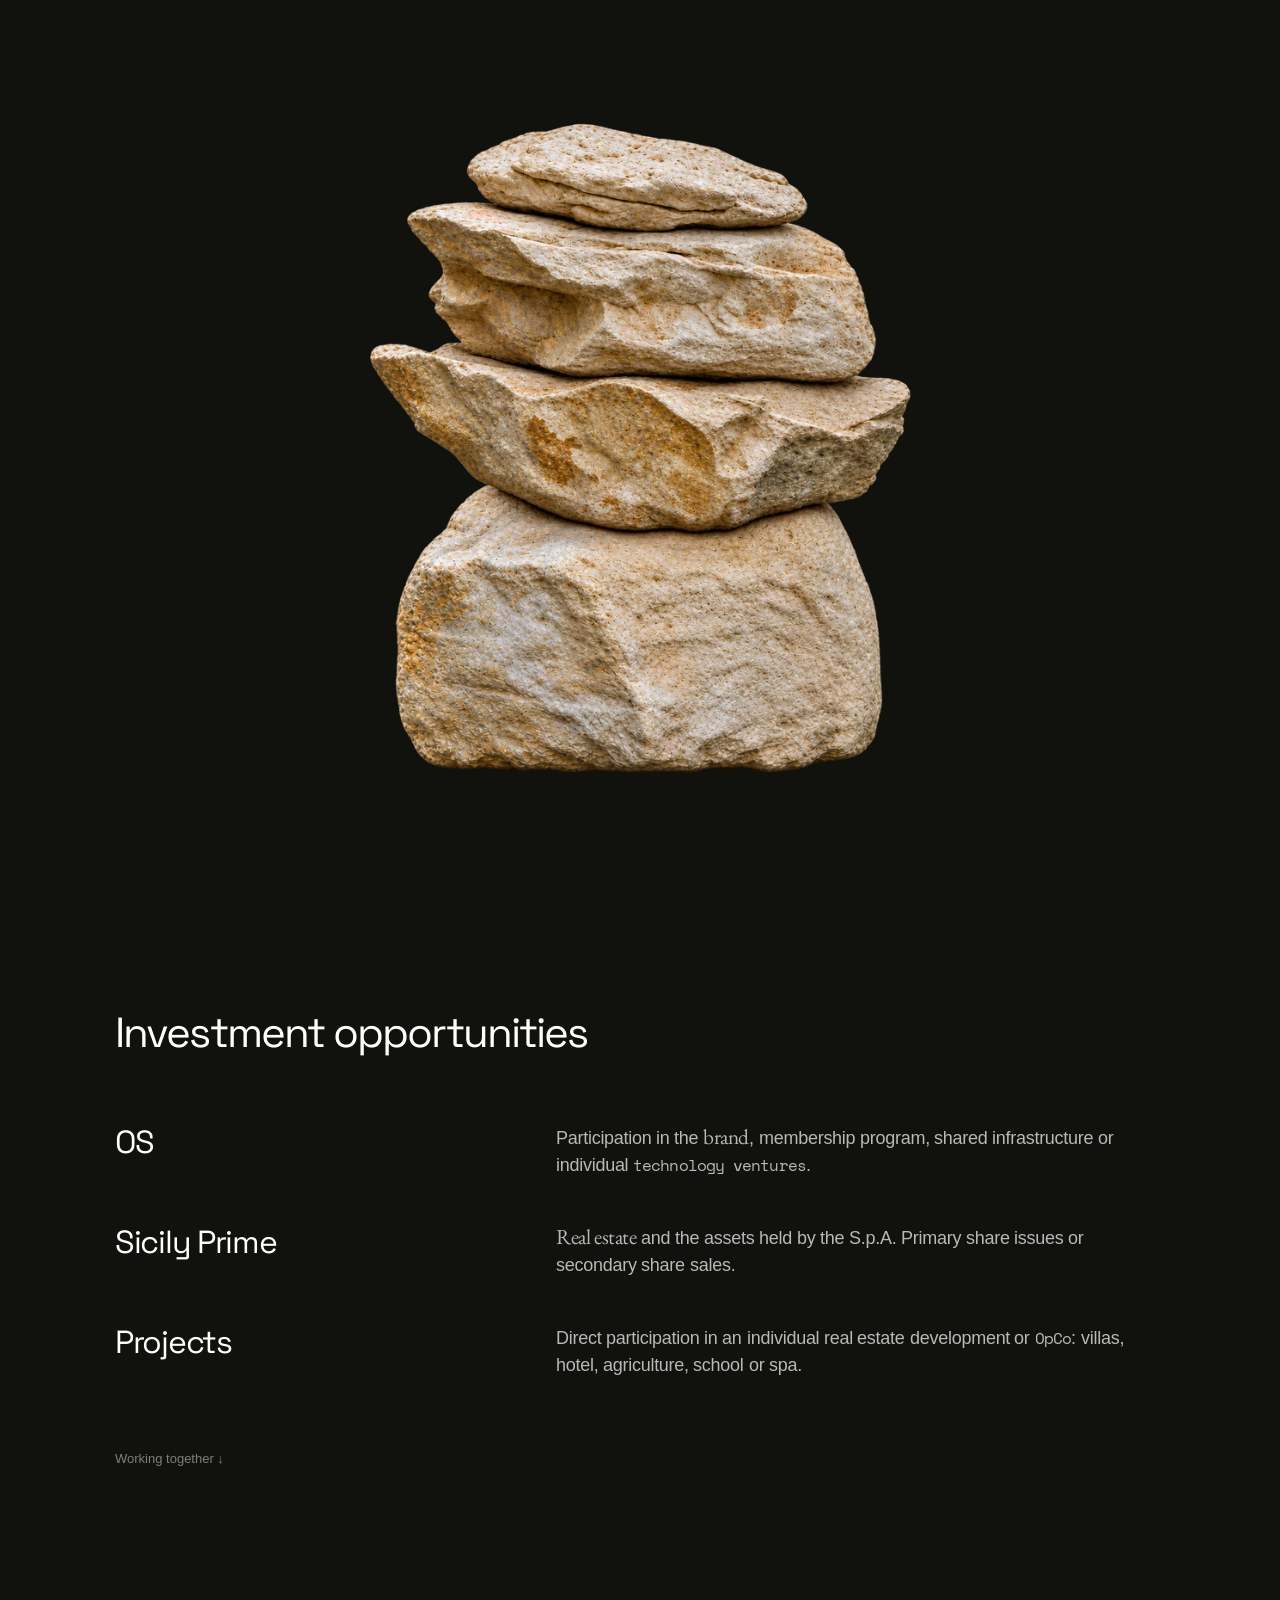
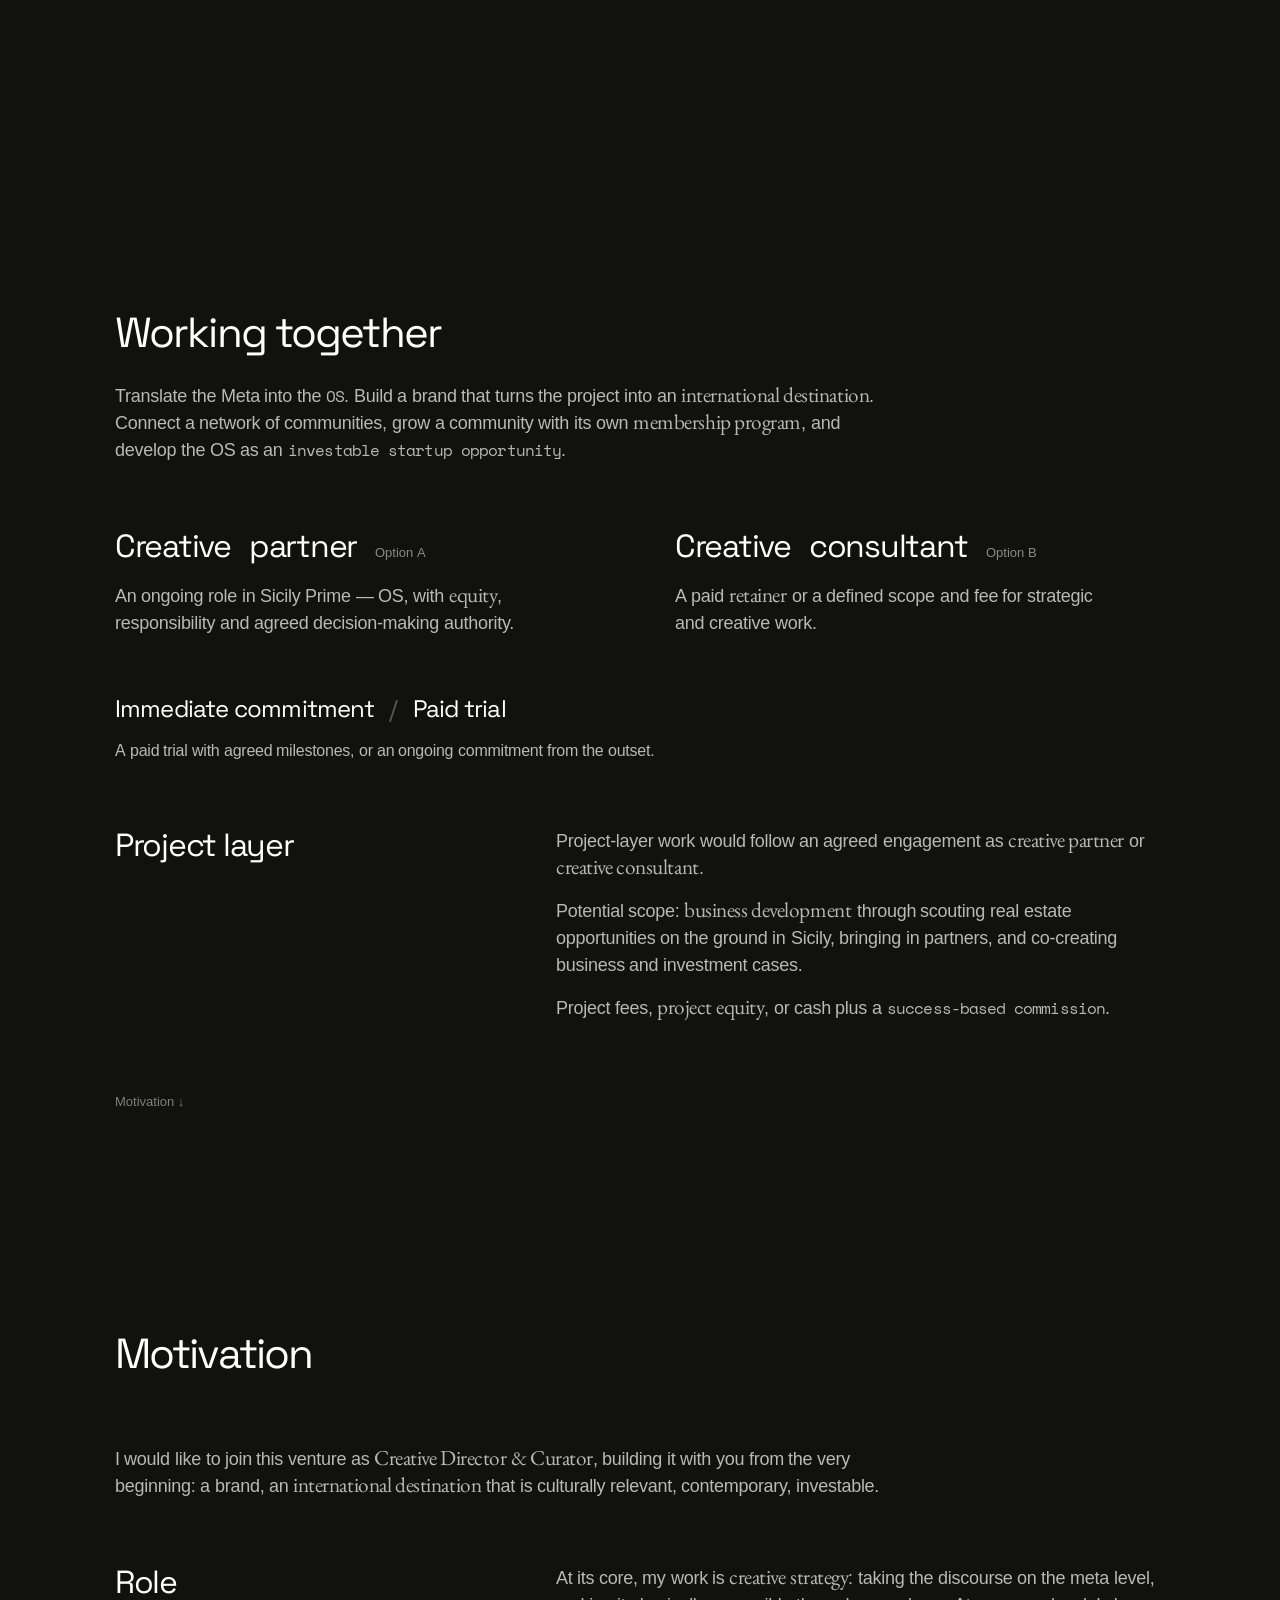
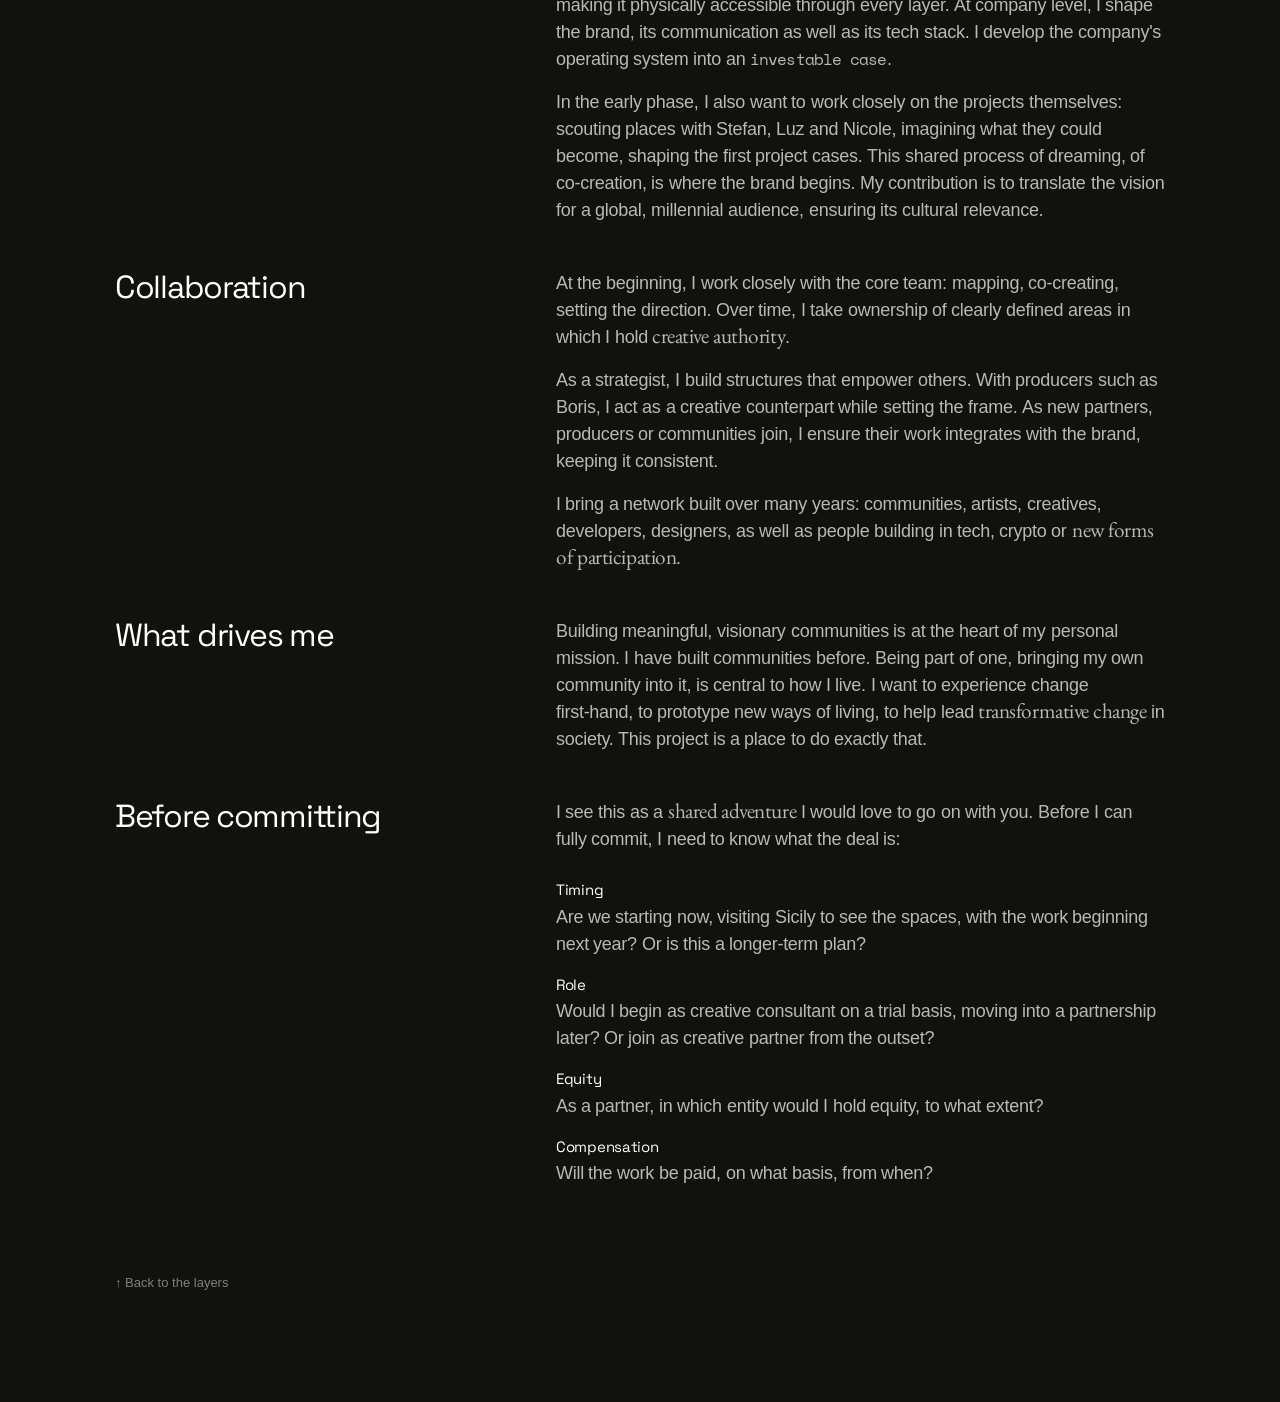
==== commit eed84995: "Noto Quest: rewrite Collaboration, trim What drives me Co-Authored-By: Claude Opus 5.5 <noreply@anth" ====
--- a/public/noto-quest/index.html
+++ b/public/noto-quest/index.html
@@ -31,7 +31,7 @@
 </section>
 <section id="investment" class="editorial" aria-labelledby="investment-heading"><div class="editorial-inner"><h1 id="investment-heading" data-reveal>Investment opportunities</h1><div class="investment-routes"><article class="route" data-reveal><h2>OS</h2><p>Participation in the <span class="accent">brand</span>, membership program, shared infrastructure or individual <span class="accent-code">technology ventures</span>.</p></article><article class="route" data-reveal><h2>Sicily Prime</h2><p><span class="accent">Real estate</span> and the assets held by the S.p.A. Primary share issues or secondary share sales.</p></article><article class="route" data-reveal><h2>Projects</h2><p>Direct participation in an individual real estate development or <span class="accent-code">OpCo</span>: villas, hotel, agriculture, school or spa.</p></article></div><a class="end-link" href="#together">Working together ↓</a></div></section>
 <section id="together" class="editorial" aria-labelledby="together-heading"><div class="editorial-inner"><h1 id="together-heading" data-reveal>Working together</h1><p class="scope" data-reveal>Translate the Meta into the <span class="accent-code">OS</span>. Build a brand that turns the project into an <span class="accent">international destination</span>. Connect a network of communities, grow a community with its own <span class="accent">membership program</span>, and develop the OS as an <span class="accent-code">investable startup opportunity</span>.</p><div class="engagement-options"><article class="engagement" data-reveal><h2>Creative partner <small>Option A</small></h2><p>An ongoing role in Sicily Prime — OS, with <span class="accent">equity</span>, responsibility and agreed decision-making authority.</p></article><article class="engagement" data-reveal><h2>Creative consultant <small>Option B</small></h2><p>A paid <span class="accent">retainer</span> or a defined scope and fee for strategic and creative work.</p></article></div><div class="starting-options" data-reveal><h3>Immediate commitment <span class="divider">/</span> Paid trial</h3><p>A paid trial with agreed milestones, or an ongoing commitment from the outset.</p></div><div class="project-options" data-reveal><h2>Project layer</h2><div><p>Project-layer work would follow an agreed engagement as <span class="accent">creative partner</span> or <span class="accent">creative consultant</span>.</p><p style="margin-top:16px">Potential scope: <span class="accent">business development</span> through scouting real estate opportunities on the ground in Sicily, bringing in partners, and co-creating business and investment cases.</p><p style="margin-top:16px">Project fees, <span class="accent">project equity</span>, or cash plus a <span class="accent-code">success-based commission</span>.</p></div></div><a class="end-link" href="#motivation">Motivation ↓</a></div></section>
-<section id="motivation" class="editorial" aria-labelledby="motivation-heading"><div class="editorial-inner"><h1 id="motivation-heading" data-reveal>Motivation</h1><p class="scope" data-reveal>I would like to join this venture as <span class="accent">Creative Director &amp; Curator</span>, building it with you from the very beginning: a brand, an <span class="accent">international destination</span> that is culturally relevant, contemporary, investable.</p><div class="investment-routes"><article class="route" data-reveal><h2>Role</h2><div><p>At its core, my work is <span class="accent">creative strategy</span>: taking the discourse on the meta level, making it physically accessible through every layer. At company level, I shape the brand, its communication as well as its tech stack. I develop the company's operating system into an <span class="accent-code">investable case</span>.</p><p style="margin-top:16px">In the early phase, I also want to work closely on the projects themselves: scouting places with Stefan, Luz and Nicole, imagining what they could become, shaping the first project cases. This shared process of dreaming, of co-creation, is where the brand begins. My contribution is to translate the vision for a global, millennial audience, ensuring its cultural relevance.</p></div></article><article class="route" data-reveal><h2>Collaboration</h2><div><p>My strength lies in bringing the right people together, giving their work a shared frame. I have worked as producer as well as artist, yet my role here is to empower those who create. With producers such as Boris, I act as a creative counterpart: they conceive the events, I frame them within the project's brand. Together we develop formats of our own.</p><p style="margin-top:16px">I bring a network built over many years: communities, artists, creatives, developers, designers, as well as people building in tech, crypto or <span class="accent">new forms of participation</span>.</p></div></article><article class="route" data-reveal><h2>What drives me</h2><p>Building meaningful, visionary communities is at the heart of my personal mission. I have built communities before. Being part of one, bringing my own community into it, is central to how I live. I want to experience change first-hand, to prototype new ways of living together, to help lead <span class="accent">transformative change</span> in society. This project is a place to do exactly that.</p></article><article class="route" data-reveal><h2>Before committing</h2><div><p>I see this as a <span class="accent">shared adventure</span> I would love to go on with you. Before I can fully commit, I need to know what the deal is:</p><ul class="commit-list"><li><strong>Timing</strong> Are we starting now, visiting Sicily to see the spaces, with the work beginning next year? Or is this a longer-term plan?</li><li><strong>Role</strong> Would I begin as creative consultant on a trial basis, moving into a partnership later? Or join as creative partner from the outset?</li><li><strong>Equity</strong> As a partner, in which entity would I hold equity, to what extent?</li><li><strong>Compensation</strong> Will the work be paid, on what basis, from when?</li></ul></div></article></div><a class="end-link" href="#architecture">↑ Back to the layers</a></div></section></main>
+<section id="motivation" class="editorial" aria-labelledby="motivation-heading"><div class="editorial-inner"><h1 id="motivation-heading" data-reveal>Motivation</h1><p class="scope" data-reveal>I would like to join this venture as <span class="accent">Creative Director &amp; Curator</span>, building it with you from the very beginning: a brand, an <span class="accent">international destination</span> that is culturally relevant, contemporary, investable.</p><div class="investment-routes"><article class="route" data-reveal><h2>Role</h2><div><p>At its core, my work is <span class="accent">creative strategy</span>: taking the discourse on the meta level, making it physically accessible through every layer. At company level, I shape the brand, its communication as well as its tech stack. I develop the company's operating system into an <span class="accent-code">investable case</span>.</p><p style="margin-top:16px">In the early phase, I also want to work closely on the projects themselves: scouting places with Stefan, Luz and Nicole, imagining what they could become, shaping the first project cases. This shared process of dreaming, of co-creation, is where the brand begins. My contribution is to translate the vision for a global, millennial audience, ensuring its cultural relevance.</p></div></article><article class="route" data-reveal><h2>Collaboration</h2><div><p>At the beginning, I work closely with the core team: mapping, co-creating, setting the direction. Over time, I take ownership of clearly defined areas in which I hold <span class="accent">creative authority</span>.</p><p style="margin-top:16px">As a strategist, I build structures that empower others. With producers such as Boris, I act as a creative counterpart while setting the frame. As new partners, producers or communities join, I ensure their work integrates with the brand, keeping it consistent.</p><p style="margin-top:16px">I bring a network built over many years: communities, artists, creatives, developers, designers, as well as people building in tech, crypto or <span class="accent">new forms of participation</span>.</p></div></article><article class="route" data-reveal><h2>What drives me</h2><p>Building meaningful, visionary communities is at the heart of my personal mission. I have built communities before. Being part of one, bringing my own community into it, is central to how I live. I want to experience change first-hand, to prototype new ways of living, to help lead <span class="accent">transformative change</span> in society. This project is a place to do exactly that.</p></article><article class="route" data-reveal><h2>Before committing</h2><div><p>I see this as a <span class="accent">shared adventure</span> I would love to go on with you. Before I can fully commit, I need to know what the deal is:</p><ul class="commit-list"><li><strong>Timing</strong> Are we starting now, visiting Sicily to see the spaces, with the work beginning next year? Or is this a longer-term plan?</li><li><strong>Role</strong> Would I begin as creative consultant on a trial basis, moving into a partnership later? Or join as creative partner from the outset?</li><li><strong>Equity</strong> As a partner, in which entity would I hold equity, to what extent?</li><li><strong>Compensation</strong> Will the work be paid, on what basis, from when?</li></ul></div></article></div><a class="end-link" href="#architecture">↑ Back to the layers</a></div></section></main>
 <script src="os-study.js"></script>
 <script>'use strict';
 const layers=[{id:'meta',n:'04',name:'Meta',sub:'',crop:[247,124,582,188],children:[['identity','Identity'],['manifesto','Manifesto'],['philosophy','Philosophy'],['values','Values']]},{id:'os',n:'03',name:'OS',sub:'',crop:[100,343,811,289],children:[['tech','Tech'],['community','Community'],['brand','Brand'],['communications','Communications']]},{id:'prime',n:'02',name:'Sicily Prime',sub:'',crop:[11,640,986,376],children:[['property','Sicily Prime']]},{id:'projects',n:'01',name:'Projects',sub:'',crop:[114,1022,795,465],children:[['villas','Villas'],['hotel','Hotel'],['agriculture','Agriculture'],['school','School'],['spa','Spa']]}];
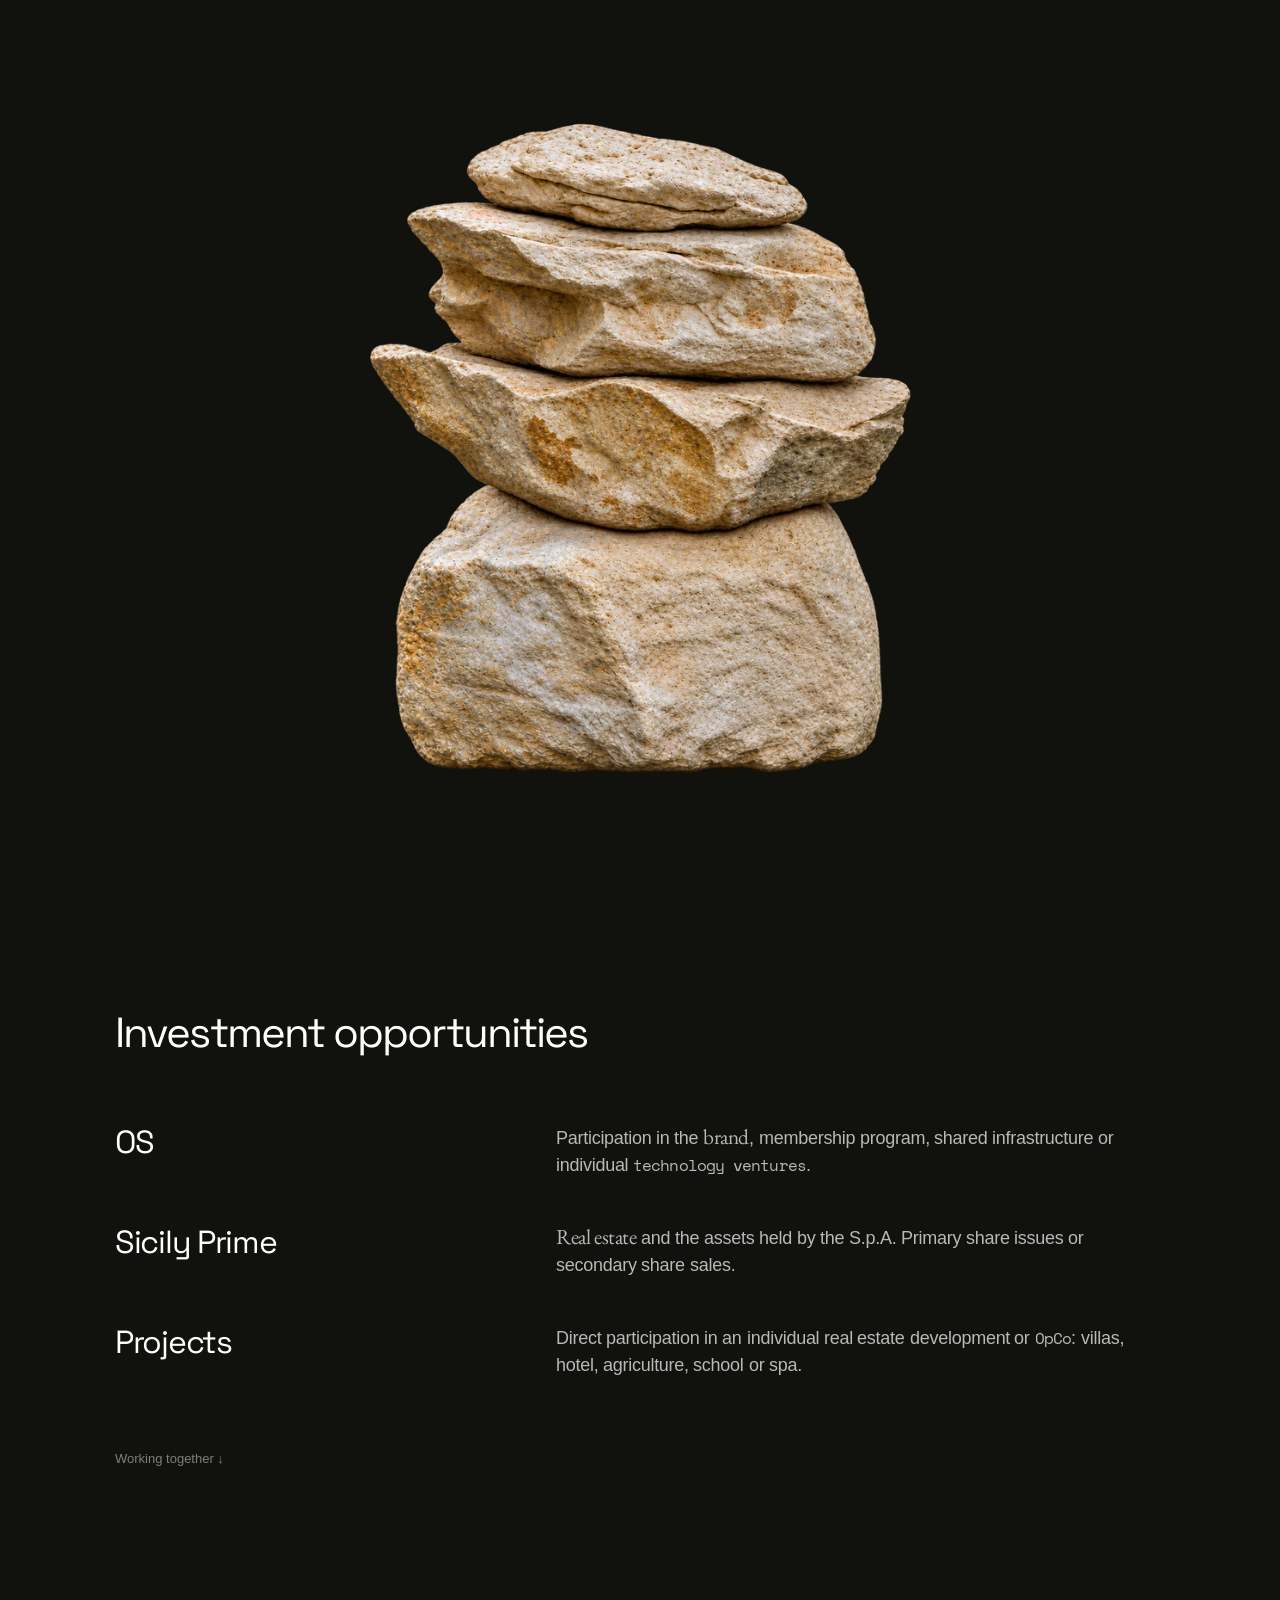
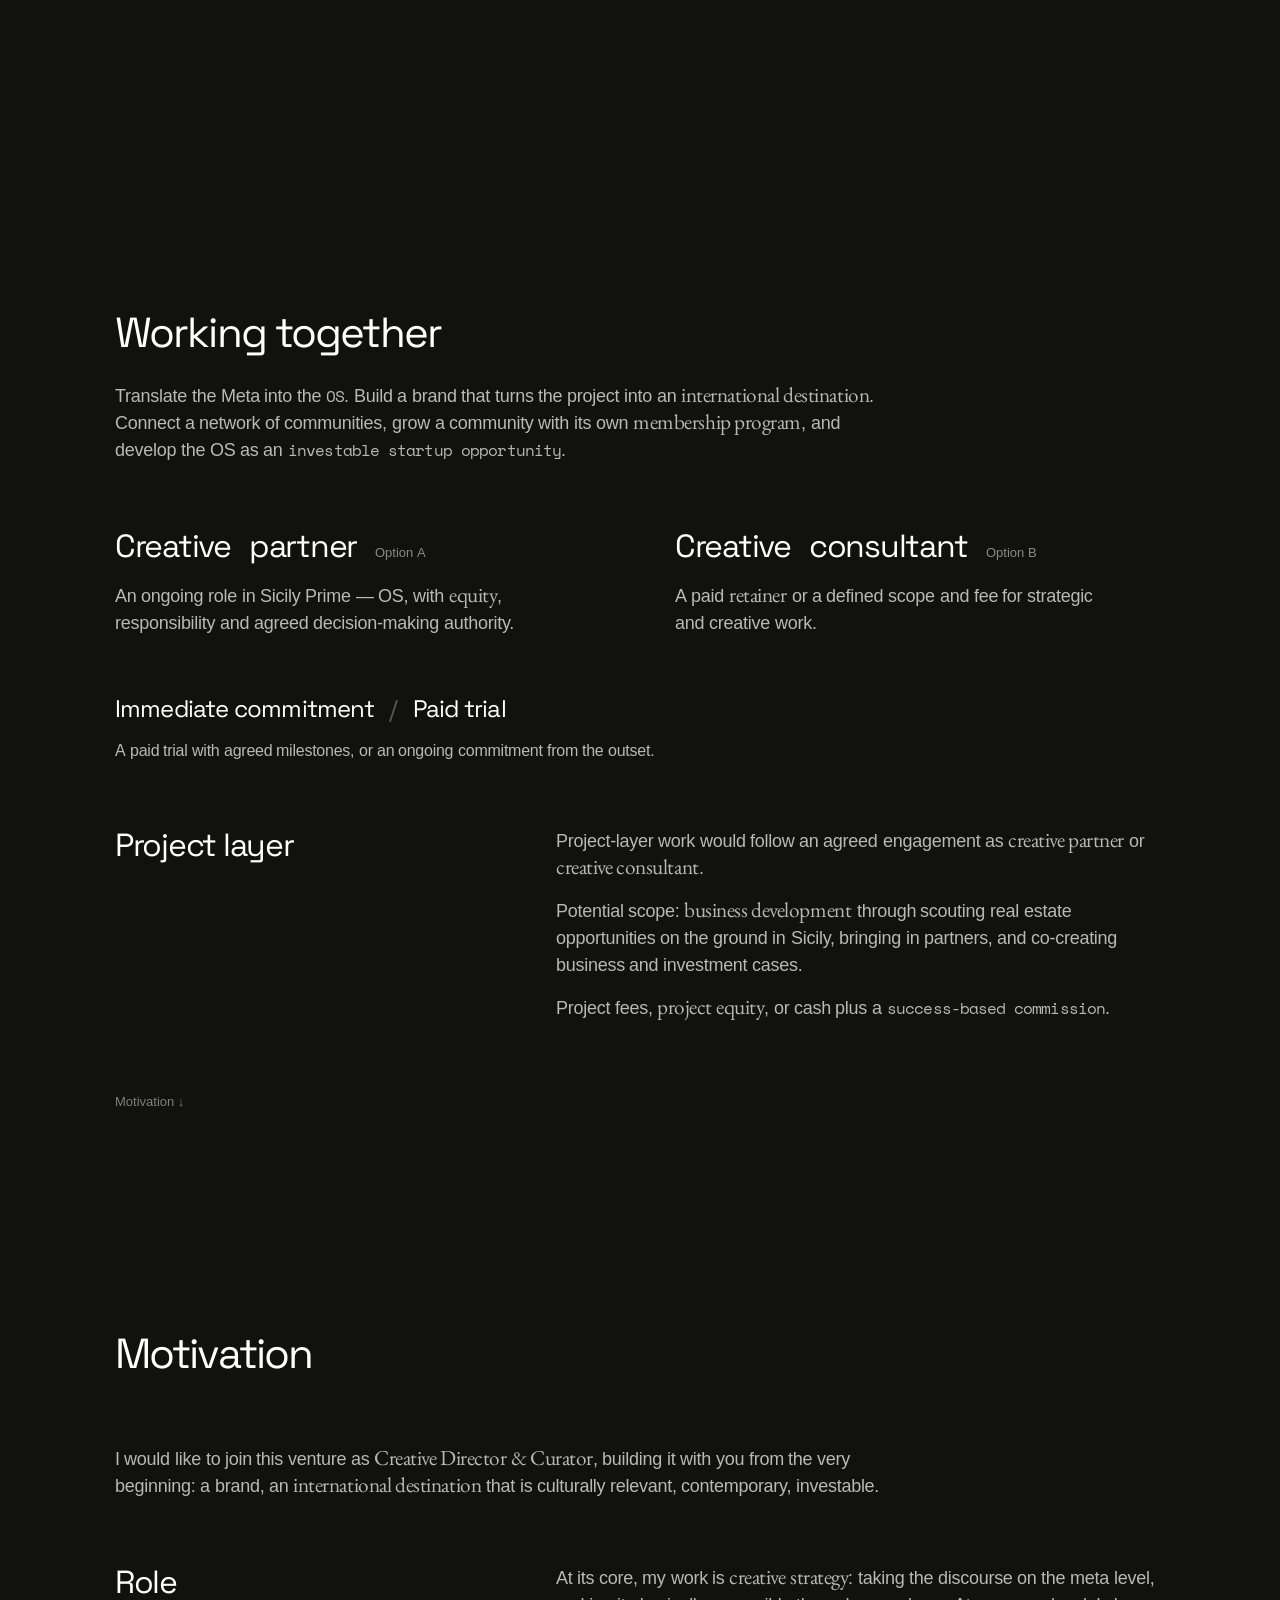
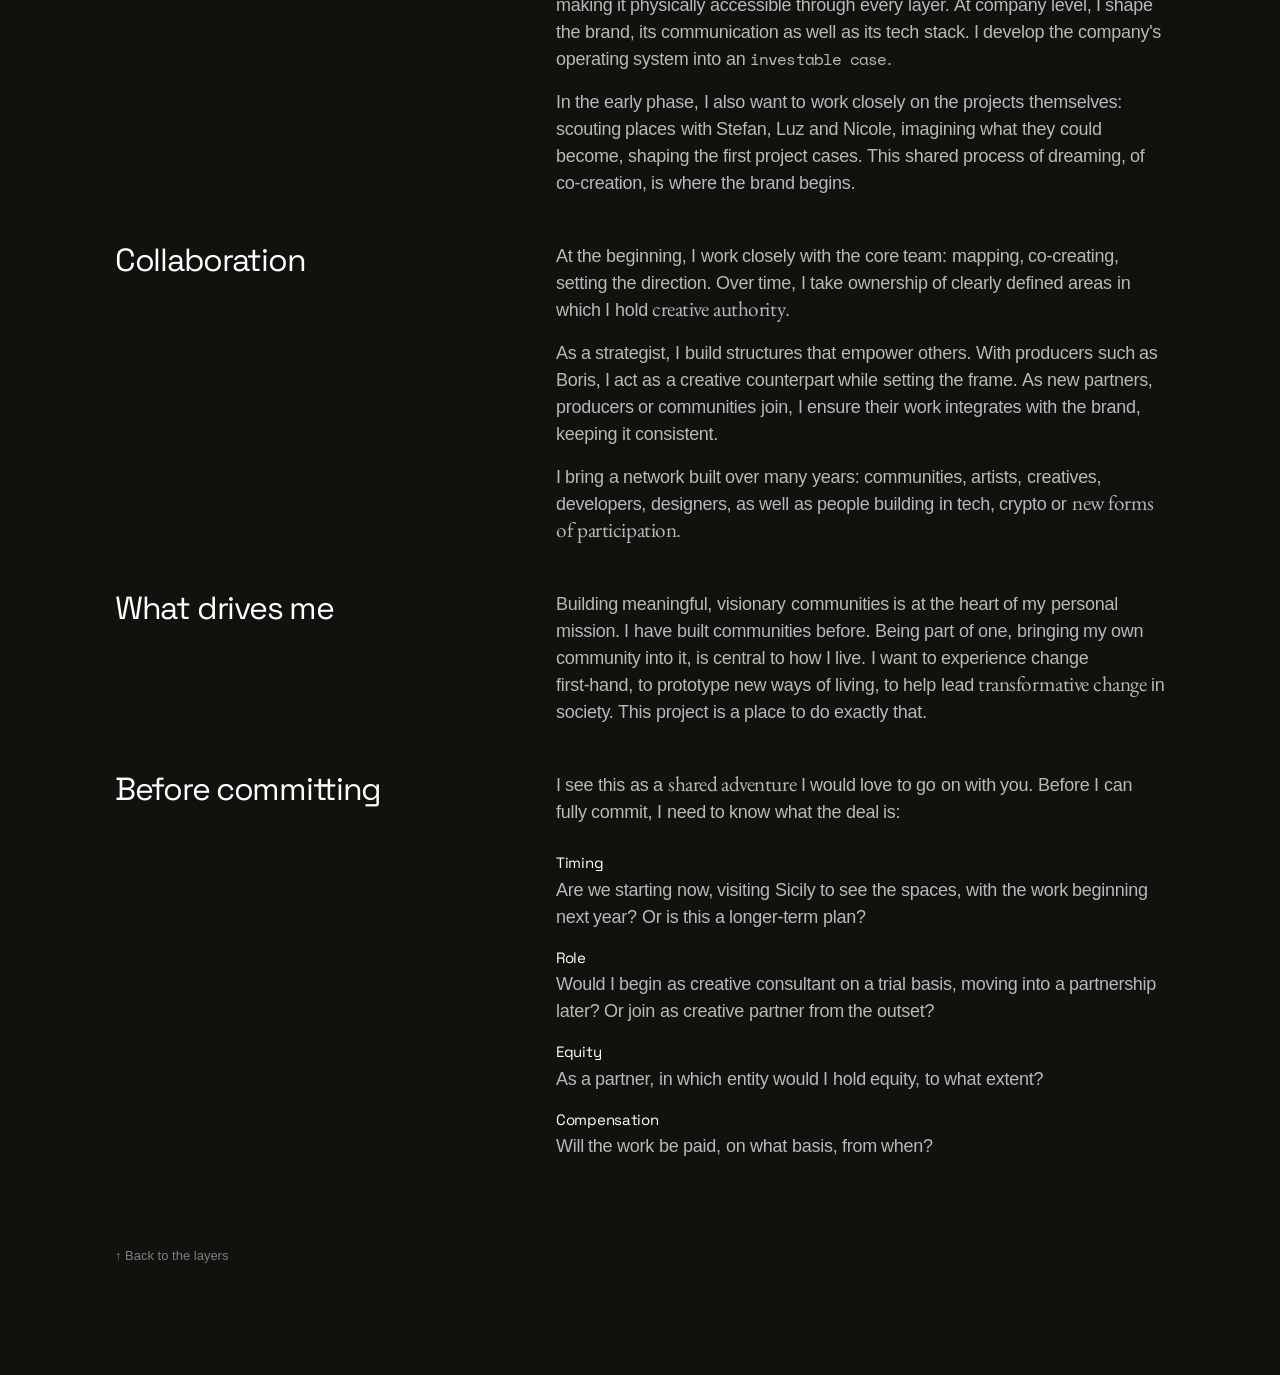
==== commit 289198fb: "Noto Quest: remove contribution sentence from Role Co-Authored-By: Claude Opus 5.5 <noreply@anthropi" ====
--- a/public/noto-quest/index.html
+++ b/public/noto-quest/index.html
@@ -31,7 +31,7 @@
 </section>
 <section id="investment" class="editorial" aria-labelledby="investment-heading"><div class="editorial-inner"><h1 id="investment-heading" data-reveal>Investment opportunities</h1><div class="investment-routes"><article class="route" data-reveal><h2>OS</h2><p>Participation in the <span class="accent">brand</span>, membership program, shared infrastructure or individual <span class="accent-code">technology ventures</span>.</p></article><article class="route" data-reveal><h2>Sicily Prime</h2><p><span class="accent">Real estate</span> and the assets held by the S.p.A. Primary share issues or secondary share sales.</p></article><article class="route" data-reveal><h2>Projects</h2><p>Direct participation in an individual real estate development or <span class="accent-code">OpCo</span>: villas, hotel, agriculture, school or spa.</p></article></div><a class="end-link" href="#together">Working together ↓</a></div></section>
 <section id="together" class="editorial" aria-labelledby="together-heading"><div class="editorial-inner"><h1 id="together-heading" data-reveal>Working together</h1><p class="scope" data-reveal>Translate the Meta into the <span class="accent-code">OS</span>. Build a brand that turns the project into an <span class="accent">international destination</span>. Connect a network of communities, grow a community with its own <span class="accent">membership program</span>, and develop the OS as an <span class="accent-code">investable startup opportunity</span>.</p><div class="engagement-options"><article class="engagement" data-reveal><h2>Creative partner <small>Option A</small></h2><p>An ongoing role in Sicily Prime — OS, with <span class="accent">equity</span>, responsibility and agreed decision-making authority.</p></article><article class="engagement" data-reveal><h2>Creative consultant <small>Option B</small></h2><p>A paid <span class="accent">retainer</span> or a defined scope and fee for strategic and creative work.</p></article></div><div class="starting-options" data-reveal><h3>Immediate commitment <span class="divider">/</span> Paid trial</h3><p>A paid trial with agreed milestones, or an ongoing commitment from the outset.</p></div><div class="project-options" data-reveal><h2>Project layer</h2><div><p>Project-layer work would follow an agreed engagement as <span class="accent">creative partner</span> or <span class="accent">creative consultant</span>.</p><p style="margin-top:16px">Potential scope: <span class="accent">business development</span> through scouting real estate opportunities on the ground in Sicily, bringing in partners, and co-creating business and investment cases.</p><p style="margin-top:16px">Project fees, <span class="accent">project equity</span>, or cash plus a <span class="accent-code">success-based commission</span>.</p></div></div><a class="end-link" href="#motivation">Motivation ↓</a></div></section>
-<section id="motivation" class="editorial" aria-labelledby="motivation-heading"><div class="editorial-inner"><h1 id="motivation-heading" data-reveal>Motivation</h1><p class="scope" data-reveal>I would like to join this venture as <span class="accent">Creative Director &amp; Curator</span>, building it with you from the very beginning: a brand, an <span class="accent">international destination</span> that is culturally relevant, contemporary, investable.</p><div class="investment-routes"><article class="route" data-reveal><h2>Role</h2><div><p>At its core, my work is <span class="accent">creative strategy</span>: taking the discourse on the meta level, making it physically accessible through every layer. At company level, I shape the brand, its communication as well as its tech stack. I develop the company's operating system into an <span class="accent-code">investable case</span>.</p><p style="margin-top:16px">In the early phase, I also want to work closely on the projects themselves: scouting places with Stefan, Luz and Nicole, imagining what they could become, shaping the first project cases. This shared process of dreaming, of co-creation, is where the brand begins. My contribution is to translate the vision for a global, millennial audience, ensuring its cultural relevance.</p></div></article><article class="route" data-reveal><h2>Collaboration</h2><div><p>At the beginning, I work closely with the core team: mapping, co-creating, setting the direction. Over time, I take ownership of clearly defined areas in which I hold <span class="accent">creative authority</span>.</p><p style="margin-top:16px">As a strategist, I build structures that empower others. With producers such as Boris, I act as a creative counterpart while setting the frame. As new partners, producers or communities join, I ensure their work integrates with the brand, keeping it consistent.</p><p style="margin-top:16px">I bring a network built over many years: communities, artists, creatives, developers, designers, as well as people building in tech, crypto or <span class="accent">new forms of participation</span>.</p></div></article><article class="route" data-reveal><h2>What drives me</h2><p>Building meaningful, visionary communities is at the heart of my personal mission. I have built communities before. Being part of one, bringing my own community into it, is central to how I live. I want to experience change first-hand, to prototype new ways of living, to help lead <span class="accent">transformative change</span> in society. This project is a place to do exactly that.</p></article><article class="route" data-reveal><h2>Before committing</h2><div><p>I see this as a <span class="accent">shared adventure</span> I would love to go on with you. Before I can fully commit, I need to know what the deal is:</p><ul class="commit-list"><li><strong>Timing</strong> Are we starting now, visiting Sicily to see the spaces, with the work beginning next year? Or is this a longer-term plan?</li><li><strong>Role</strong> Would I begin as creative consultant on a trial basis, moving into a partnership later? Or join as creative partner from the outset?</li><li><strong>Equity</strong> As a partner, in which entity would I hold equity, to what extent?</li><li><strong>Compensation</strong> Will the work be paid, on what basis, from when?</li></ul></div></article></div><a class="end-link" href="#architecture">↑ Back to the layers</a></div></section></main>
+<section id="motivation" class="editorial" aria-labelledby="motivation-heading"><div class="editorial-inner"><h1 id="motivation-heading" data-reveal>Motivation</h1><p class="scope" data-reveal>I would like to join this venture as <span class="accent">Creative Director &amp; Curator</span>, building it with you from the very beginning: a brand, an <span class="accent">international destination</span> that is culturally relevant, contemporary, investable.</p><div class="investment-routes"><article class="route" data-reveal><h2>Role</h2><div><p>At its core, my work is <span class="accent">creative strategy</span>: taking the discourse on the meta level, making it physically accessible through every layer. At company level, I shape the brand, its communication as well as its tech stack. I develop the company's operating system into an <span class="accent-code">investable case</span>.</p><p style="margin-top:16px">In the early phase, I also want to work closely on the projects themselves: scouting places with Stefan, Luz and Nicole, imagining what they could become, shaping the first project cases. This shared process of dreaming, of co-creation, is where the brand begins.</p></div></article><article class="route" data-reveal><h2>Collaboration</h2><div><p>At the beginning, I work closely with the core team: mapping, co-creating, setting the direction. Over time, I take ownership of clearly defined areas in which I hold <span class="accent">creative authority</span>.</p><p style="margin-top:16px">As a strategist, I build structures that empower others. With producers such as Boris, I act as a creative counterpart while setting the frame. As new partners, producers or communities join, I ensure their work integrates with the brand, keeping it consistent.</p><p style="margin-top:16px">I bring a network built over many years: communities, artists, creatives, developers, designers, as well as people building in tech, crypto or <span class="accent">new forms of participation</span>.</p></div></article><article class="route" data-reveal><h2>What drives me</h2><p>Building meaningful, visionary communities is at the heart of my personal mission. I have built communities before. Being part of one, bringing my own community into it, is central to how I live. I want to experience change first-hand, to prototype new ways of living, to help lead <span class="accent">transformative change</span> in society. This project is a place to do exactly that.</p></article><article class="route" data-reveal><h2>Before committing</h2><div><p>I see this as a <span class="accent">shared adventure</span> I would love to go on with you. Before I can fully commit, I need to know what the deal is:</p><ul class="commit-list"><li><strong>Timing</strong> Are we starting now, visiting Sicily to see the spaces, with the work beginning next year? Or is this a longer-term plan?</li><li><strong>Role</strong> Would I begin as creative consultant on a trial basis, moving into a partnership later? Or join as creative partner from the outset?</li><li><strong>Equity</strong> As a partner, in which entity would I hold equity, to what extent?</li><li><strong>Compensation</strong> Will the work be paid, on what basis, from when?</li></ul></div></article></div><a class="end-link" href="#architecture">↑ Back to the layers</a></div></section></main>
 <script src="os-study.js"></script>
 <script>'use strict';
 const layers=[{id:'meta',n:'04',name:'Meta',sub:'',crop:[247,124,582,188],children:[['identity','Identity'],['manifesto','Manifesto'],['philosophy','Philosophy'],['values','Values']]},{id:'os',n:'03',name:'OS',sub:'',crop:[100,343,811,289],children:[['tech','Tech'],['community','Community'],['brand','Brand'],['communications','Communications']]},{id:'prime',n:'02',name:'Sicily Prime',sub:'',crop:[11,640,986,376],children:[['property','Sicily Prime']]},{id:'projects',n:'01',name:'Projects',sub:'',crop:[114,1022,795,465],children:[['villas','Villas'],['hotel','Hotel'],['agriculture','Agriculture'],['school','School'],['spa','Spa']]}];
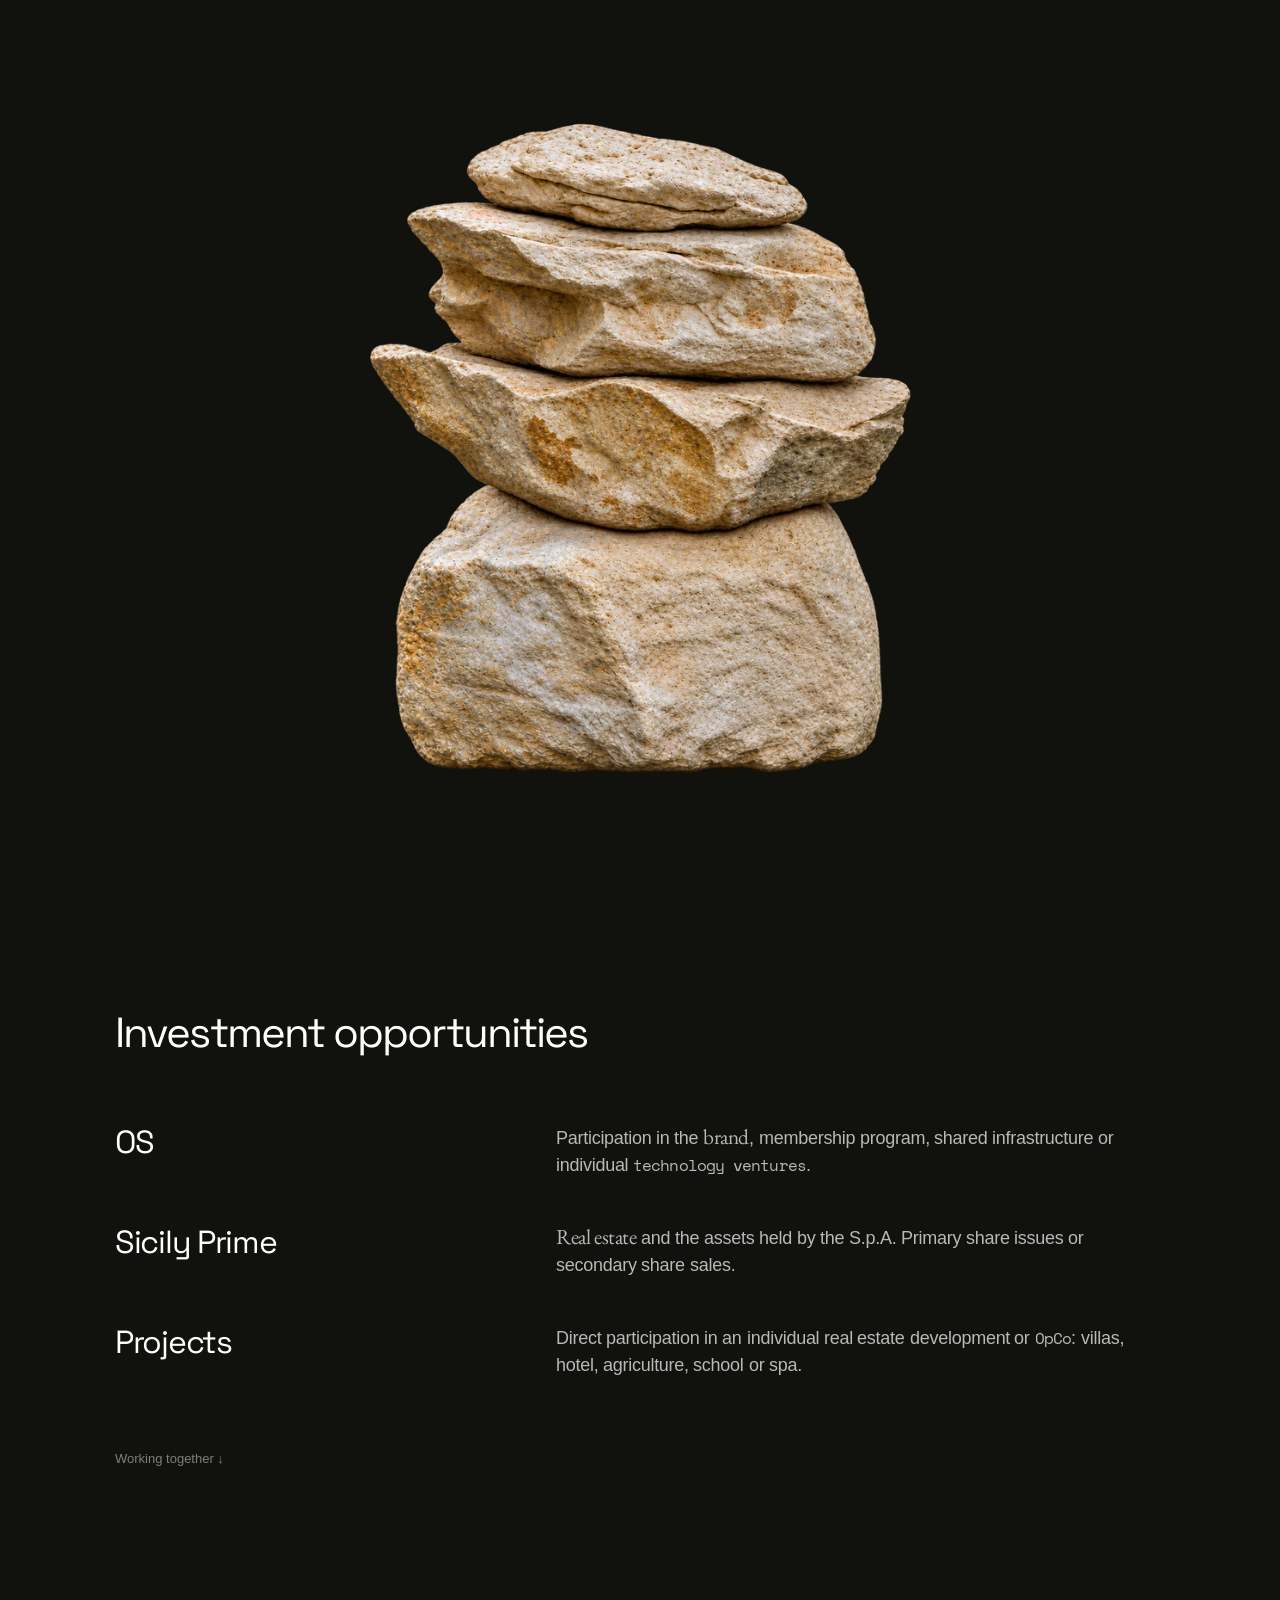
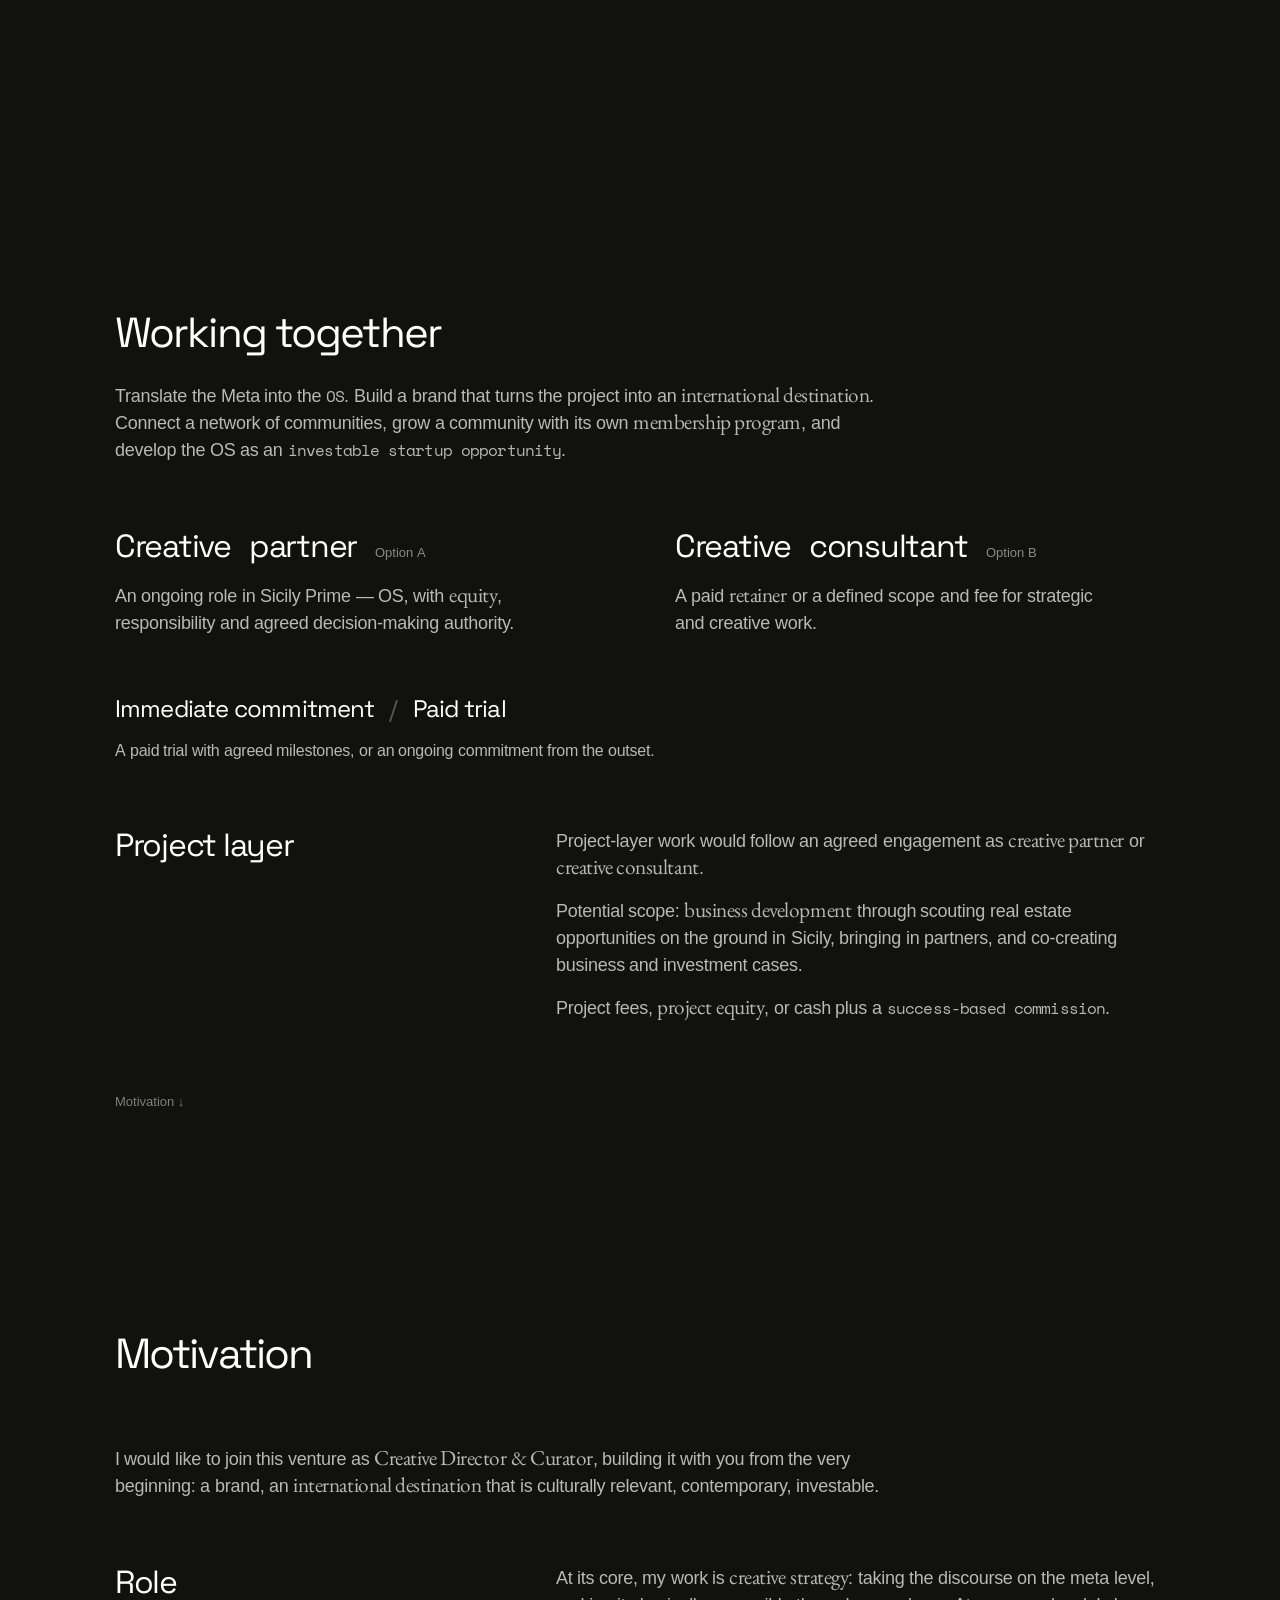
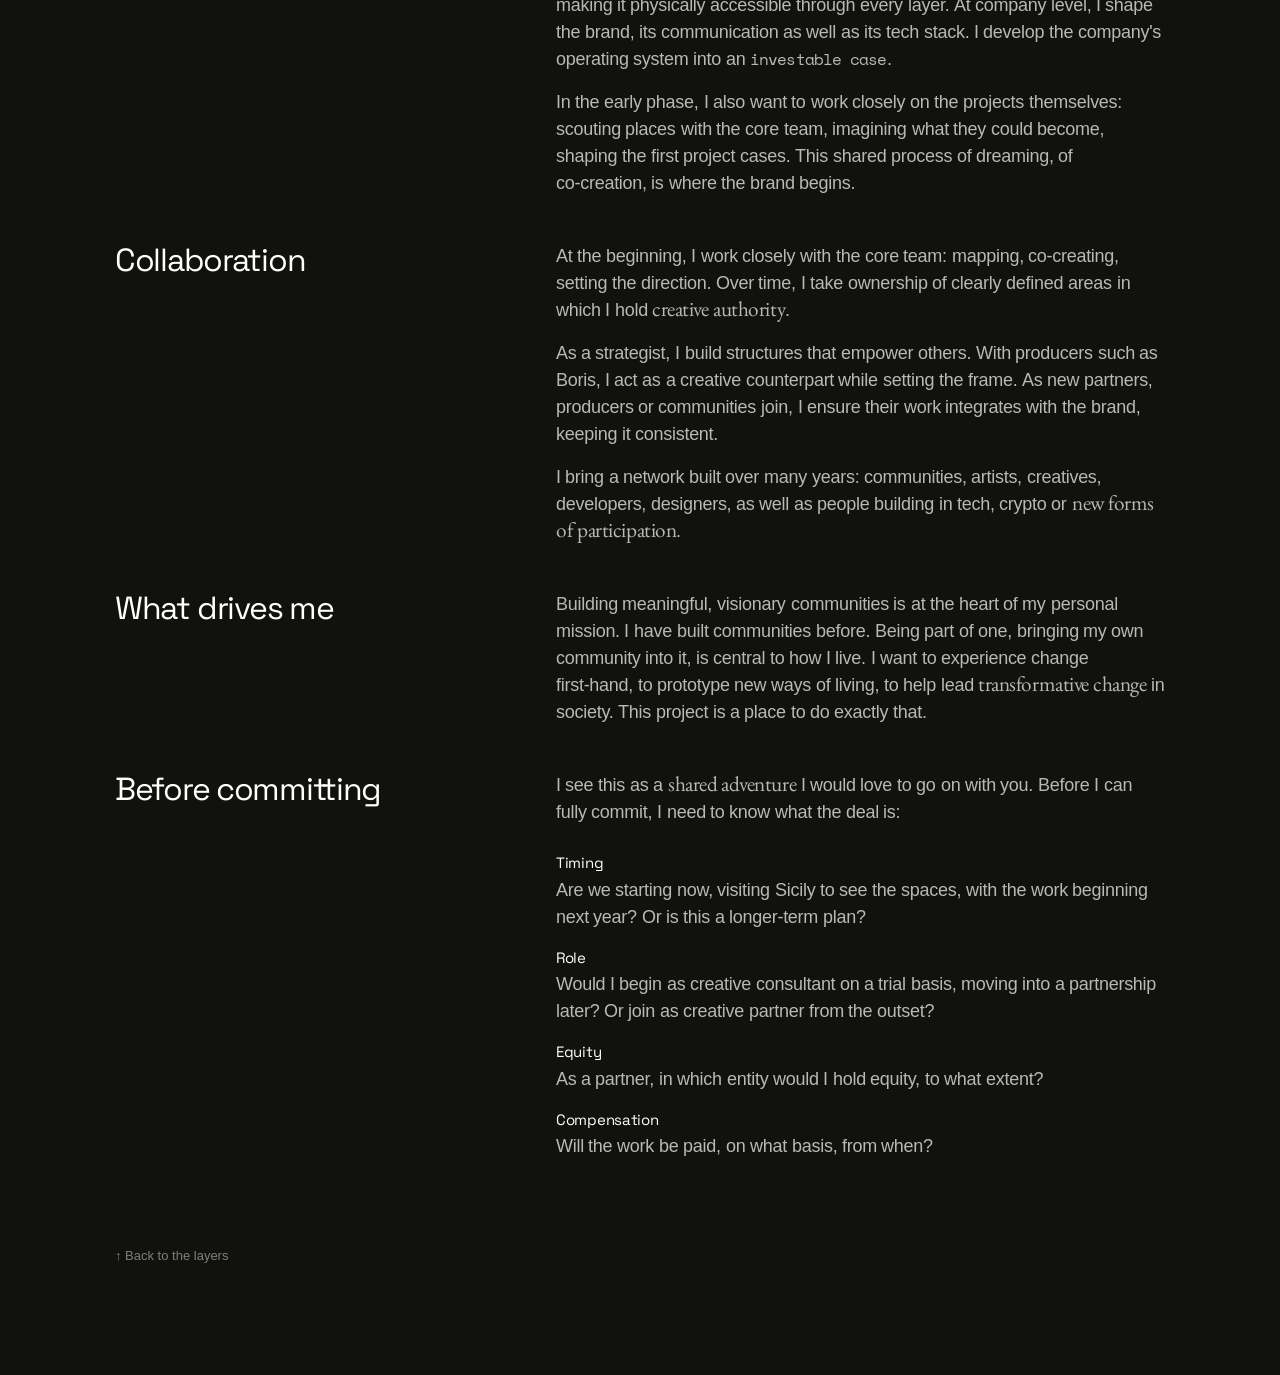
==== commit b4c5e34c: "Noto Quest: refer to core team instead of names Co-Authored-By: Claude Opus 5.5 <noreply@anthropic.c" ====
--- a/public/noto-quest/index.html
+++ b/public/noto-quest/index.html
@@ -31,7 +31,7 @@
 </section>
 <section id="investment" class="editorial" aria-labelledby="investment-heading"><div class="editorial-inner"><h1 id="investment-heading" data-reveal>Investment opportunities</h1><div class="investment-routes"><article class="route" data-reveal><h2>OS</h2><p>Participation in the <span class="accent">brand</span>, membership program, shared infrastructure or individual <span class="accent-code">technology ventures</span>.</p></article><article class="route" data-reveal><h2>Sicily Prime</h2><p><span class="accent">Real estate</span> and the assets held by the S.p.A. Primary share issues or secondary share sales.</p></article><article class="route" data-reveal><h2>Projects</h2><p>Direct participation in an individual real estate development or <span class="accent-code">OpCo</span>: villas, hotel, agriculture, school or spa.</p></article></div><a class="end-link" href="#together">Working together ↓</a></div></section>
 <section id="together" class="editorial" aria-labelledby="together-heading"><div class="editorial-inner"><h1 id="together-heading" data-reveal>Working together</h1><p class="scope" data-reveal>Translate the Meta into the <span class="accent-code">OS</span>. Build a brand that turns the project into an <span class="accent">international destination</span>. Connect a network of communities, grow a community with its own <span class="accent">membership program</span>, and develop the OS as an <span class="accent-code">investable startup opportunity</span>.</p><div class="engagement-options"><article class="engagement" data-reveal><h2>Creative partner <small>Option A</small></h2><p>An ongoing role in Sicily Prime — OS, with <span class="accent">equity</span>, responsibility and agreed decision-making authority.</p></article><article class="engagement" data-reveal><h2>Creative consultant <small>Option B</small></h2><p>A paid <span class="accent">retainer</span> or a defined scope and fee for strategic and creative work.</p></article></div><div class="starting-options" data-reveal><h3>Immediate commitment <span class="divider">/</span> Paid trial</h3><p>A paid trial with agreed milestones, or an ongoing commitment from the outset.</p></div><div class="project-options" data-reveal><h2>Project layer</h2><div><p>Project-layer work would follow an agreed engagement as <span class="accent">creative partner</span> or <span class="accent">creative consultant</span>.</p><p style="margin-top:16px">Potential scope: <span class="accent">business development</span> through scouting real estate opportunities on the ground in Sicily, bringing in partners, and co-creating business and investment cases.</p><p style="margin-top:16px">Project fees, <span class="accent">project equity</span>, or cash plus a <span class="accent-code">success-based commission</span>.</p></div></div><a class="end-link" href="#motivation">Motivation ↓</a></div></section>
-<section id="motivation" class="editorial" aria-labelledby="motivation-heading"><div class="editorial-inner"><h1 id="motivation-heading" data-reveal>Motivation</h1><p class="scope" data-reveal>I would like to join this venture as <span class="accent">Creative Director &amp; Curator</span>, building it with you from the very beginning: a brand, an <span class="accent">international destination</span> that is culturally relevant, contemporary, investable.</p><div class="investment-routes"><article class="route" data-reveal><h2>Role</h2><div><p>At its core, my work is <span class="accent">creative strategy</span>: taking the discourse on the meta level, making it physically accessible through every layer. At company level, I shape the brand, its communication as well as its tech stack. I develop the company's operating system into an <span class="accent-code">investable case</span>.</p><p style="margin-top:16px">In the early phase, I also want to work closely on the projects themselves: scouting places with Stefan, Luz and Nicole, imagining what they could become, shaping the first project cases. This shared process of dreaming, of co-creation, is where the brand begins.</p></div></article><article class="route" data-reveal><h2>Collaboration</h2><div><p>At the beginning, I work closely with the core team: mapping, co-creating, setting the direction. Over time, I take ownership of clearly defined areas in which I hold <span class="accent">creative authority</span>.</p><p style="margin-top:16px">As a strategist, I build structures that empower others. With producers such as Boris, I act as a creative counterpart while setting the frame. As new partners, producers or communities join, I ensure their work integrates with the brand, keeping it consistent.</p><p style="margin-top:16px">I bring a network built over many years: communities, artists, creatives, developers, designers, as well as people building in tech, crypto or <span class="accent">new forms of participation</span>.</p></div></article><article class="route" data-reveal><h2>What drives me</h2><p>Building meaningful, visionary communities is at the heart of my personal mission. I have built communities before. Being part of one, bringing my own community into it, is central to how I live. I want to experience change first-hand, to prototype new ways of living, to help lead <span class="accent">transformative change</span> in society. This project is a place to do exactly that.</p></article><article class="route" data-reveal><h2>Before committing</h2><div><p>I see this as a <span class="accent">shared adventure</span> I would love to go on with you. Before I can fully commit, I need to know what the deal is:</p><ul class="commit-list"><li><strong>Timing</strong> Are we starting now, visiting Sicily to see the spaces, with the work beginning next year? Or is this a longer-term plan?</li><li><strong>Role</strong> Would I begin as creative consultant on a trial basis, moving into a partnership later? Or join as creative partner from the outset?</li><li><strong>Equity</strong> As a partner, in which entity would I hold equity, to what extent?</li><li><strong>Compensation</strong> Will the work be paid, on what basis, from when?</li></ul></div></article></div><a class="end-link" href="#architecture">↑ Back to the layers</a></div></section></main>
+<section id="motivation" class="editorial" aria-labelledby="motivation-heading"><div class="editorial-inner"><h1 id="motivation-heading" data-reveal>Motivation</h1><p class="scope" data-reveal>I would like to join this venture as <span class="accent">Creative Director &amp; Curator</span>, building it with you from the very beginning: a brand, an <span class="accent">international destination</span> that is culturally relevant, contemporary, investable.</p><div class="investment-routes"><article class="route" data-reveal><h2>Role</h2><div><p>At its core, my work is <span class="accent">creative strategy</span>: taking the discourse on the meta level, making it physically accessible through every layer. At company level, I shape the brand, its communication as well as its tech stack. I develop the company's operating system into an <span class="accent-code">investable case</span>.</p><p style="margin-top:16px">In the early phase, I also want to work closely on the projects themselves: scouting places with the core team, imagining what they could become, shaping the first project cases. This shared process of dreaming, of co-creation, is where the brand begins.</p></div></article><article class="route" data-reveal><h2>Collaboration</h2><div><p>At the beginning, I work closely with the core team: mapping, co-creating, setting the direction. Over time, I take ownership of clearly defined areas in which I hold <span class="accent">creative authority</span>.</p><p style="margin-top:16px">As a strategist, I build structures that empower others. With producers such as Boris, I act as a creative counterpart while setting the frame. As new partners, producers or communities join, I ensure their work integrates with the brand, keeping it consistent.</p><p style="margin-top:16px">I bring a network built over many years: communities, artists, creatives, developers, designers, as well as people building in tech, crypto or <span class="accent">new forms of participation</span>.</p></div></article><article class="route" data-reveal><h2>What drives me</h2><p>Building meaningful, visionary communities is at the heart of my personal mission. I have built communities before. Being part of one, bringing my own community into it, is central to how I live. I want to experience change first-hand, to prototype new ways of living, to help lead <span class="accent">transformative change</span> in society. This project is a place to do exactly that.</p></article><article class="route" data-reveal><h2>Before committing</h2><div><p>I see this as a <span class="accent">shared adventure</span> I would love to go on with you. Before I can fully commit, I need to know what the deal is:</p><ul class="commit-list"><li><strong>Timing</strong> Are we starting now, visiting Sicily to see the spaces, with the work beginning next year? Or is this a longer-term plan?</li><li><strong>Role</strong> Would I begin as creative consultant on a trial basis, moving into a partnership later? Or join as creative partner from the outset?</li><li><strong>Equity</strong> As a partner, in which entity would I hold equity, to what extent?</li><li><strong>Compensation</strong> Will the work be paid, on what basis, from when?</li></ul></div></article></div><a class="end-link" href="#architecture">↑ Back to the layers</a></div></section></main>
 <script src="os-study.js"></script>
 <script>'use strict';
 const layers=[{id:'meta',n:'04',name:'Meta',sub:'',crop:[247,124,582,188],children:[['identity','Identity'],['manifesto','Manifesto'],['philosophy','Philosophy'],['values','Values']]},{id:'os',n:'03',name:'OS',sub:'',crop:[100,343,811,289],children:[['tech','Tech'],['community','Community'],['brand','Brand'],['communications','Communications']]},{id:'prime',n:'02',name:'Sicily Prime',sub:'',crop:[11,640,986,376],children:[['property','Sicily Prime']]},{id:'projects',n:'01',name:'Projects',sub:'',crop:[114,1022,795,465],children:[['villas','Villas'],['hotel','Hotel'],['agriculture','Agriculture'],['school','School'],['spa','Spa']]}];
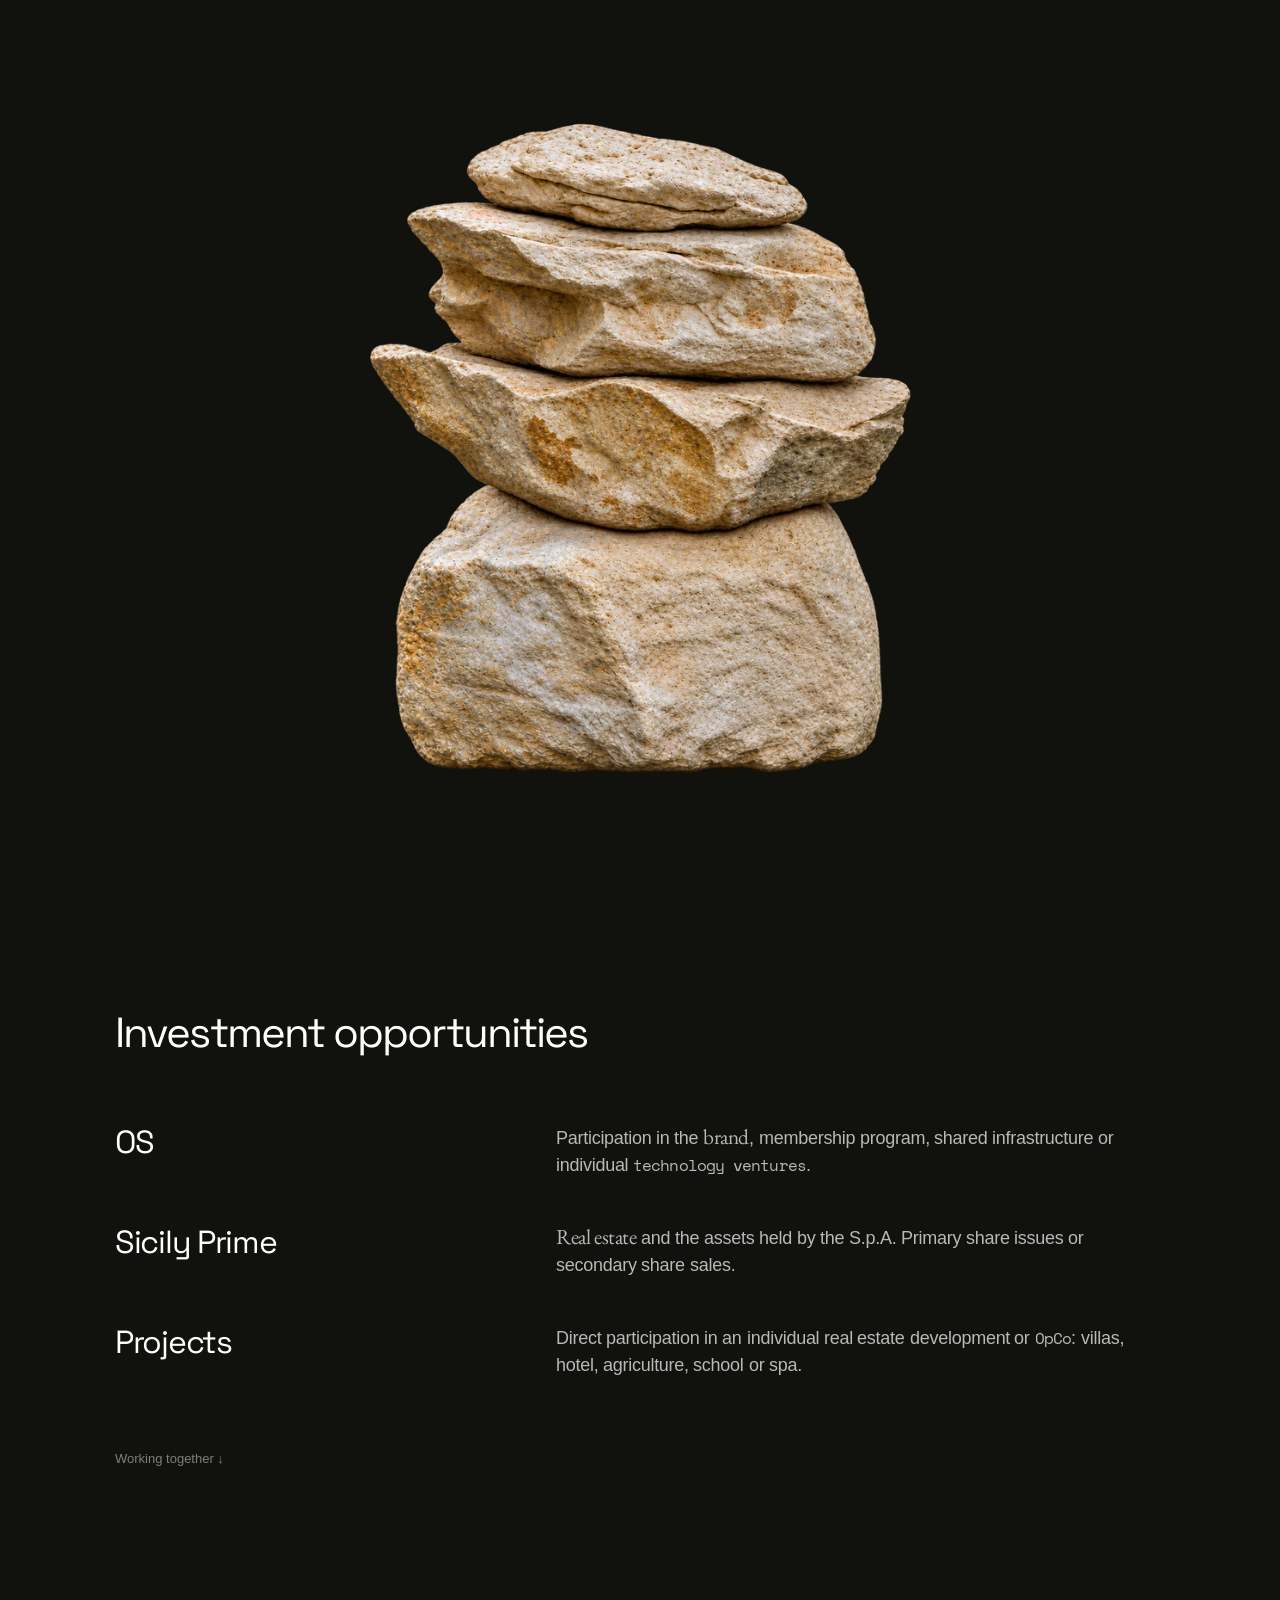
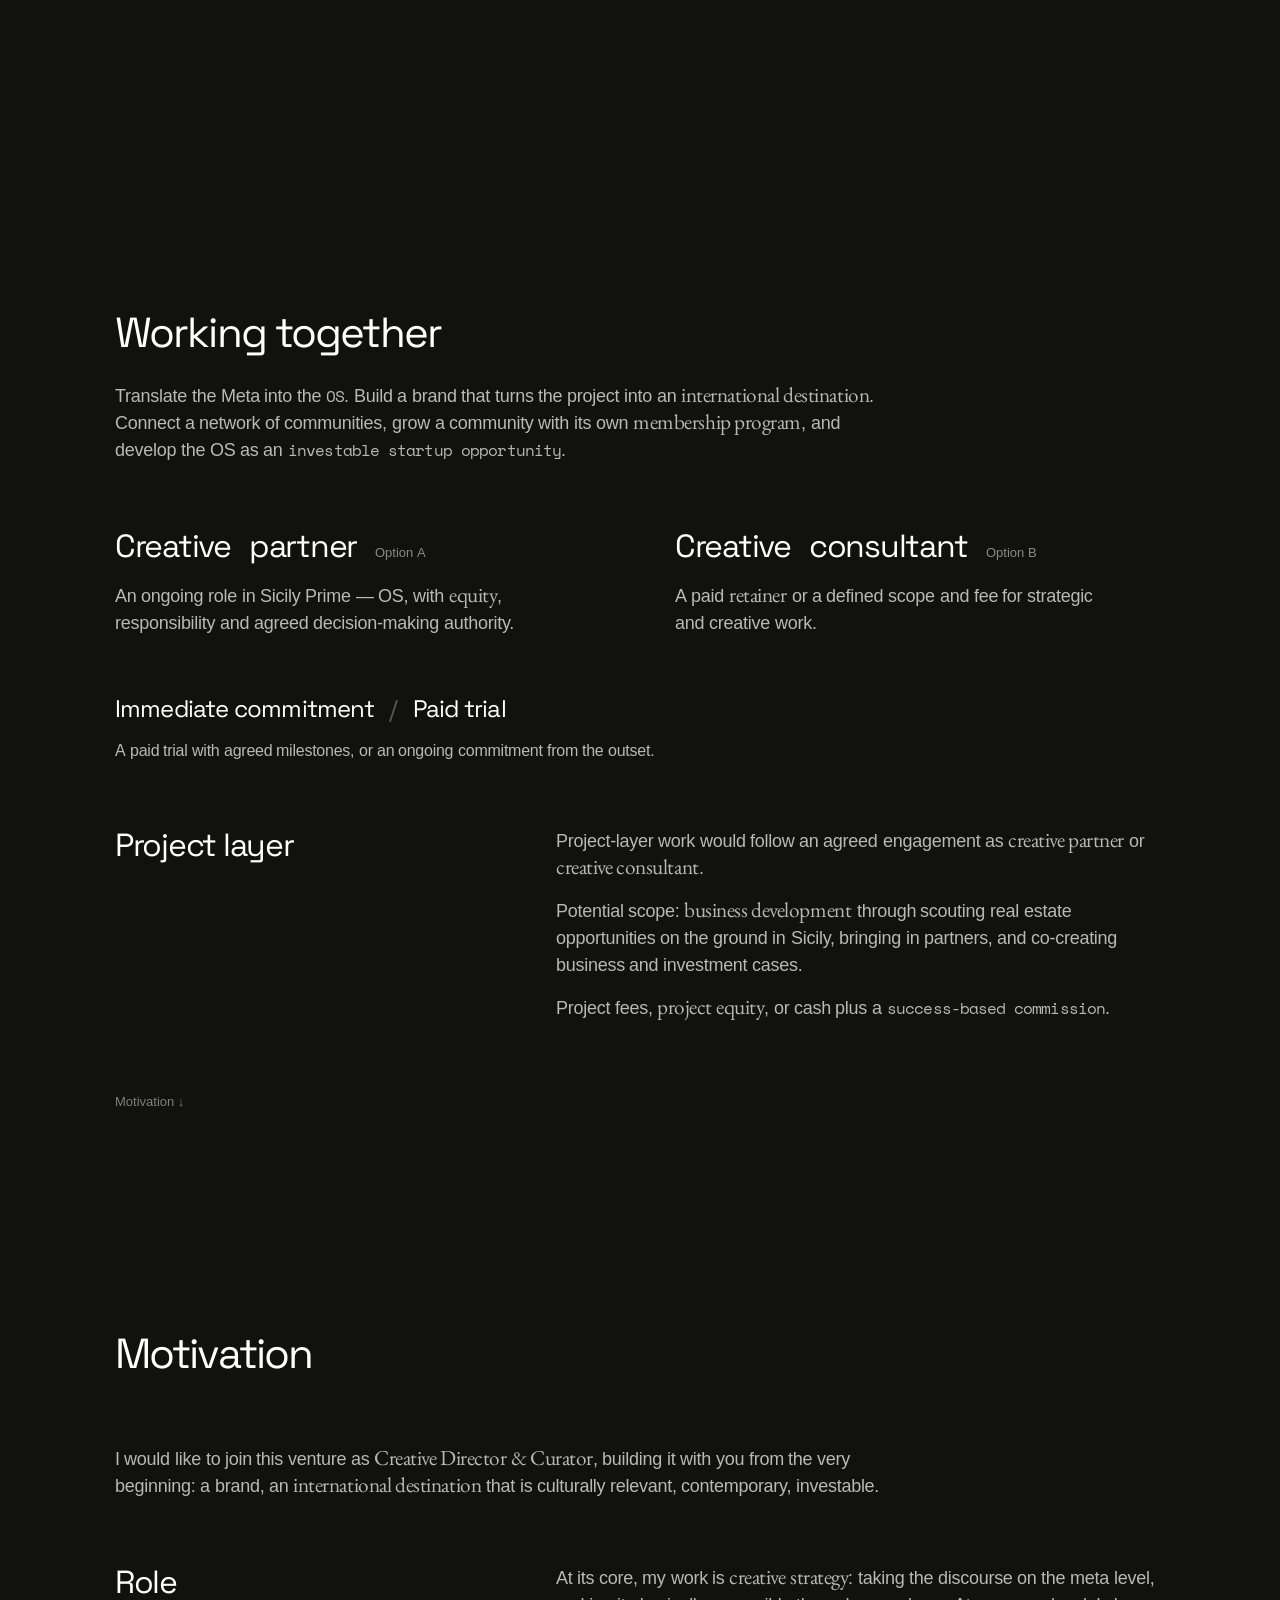
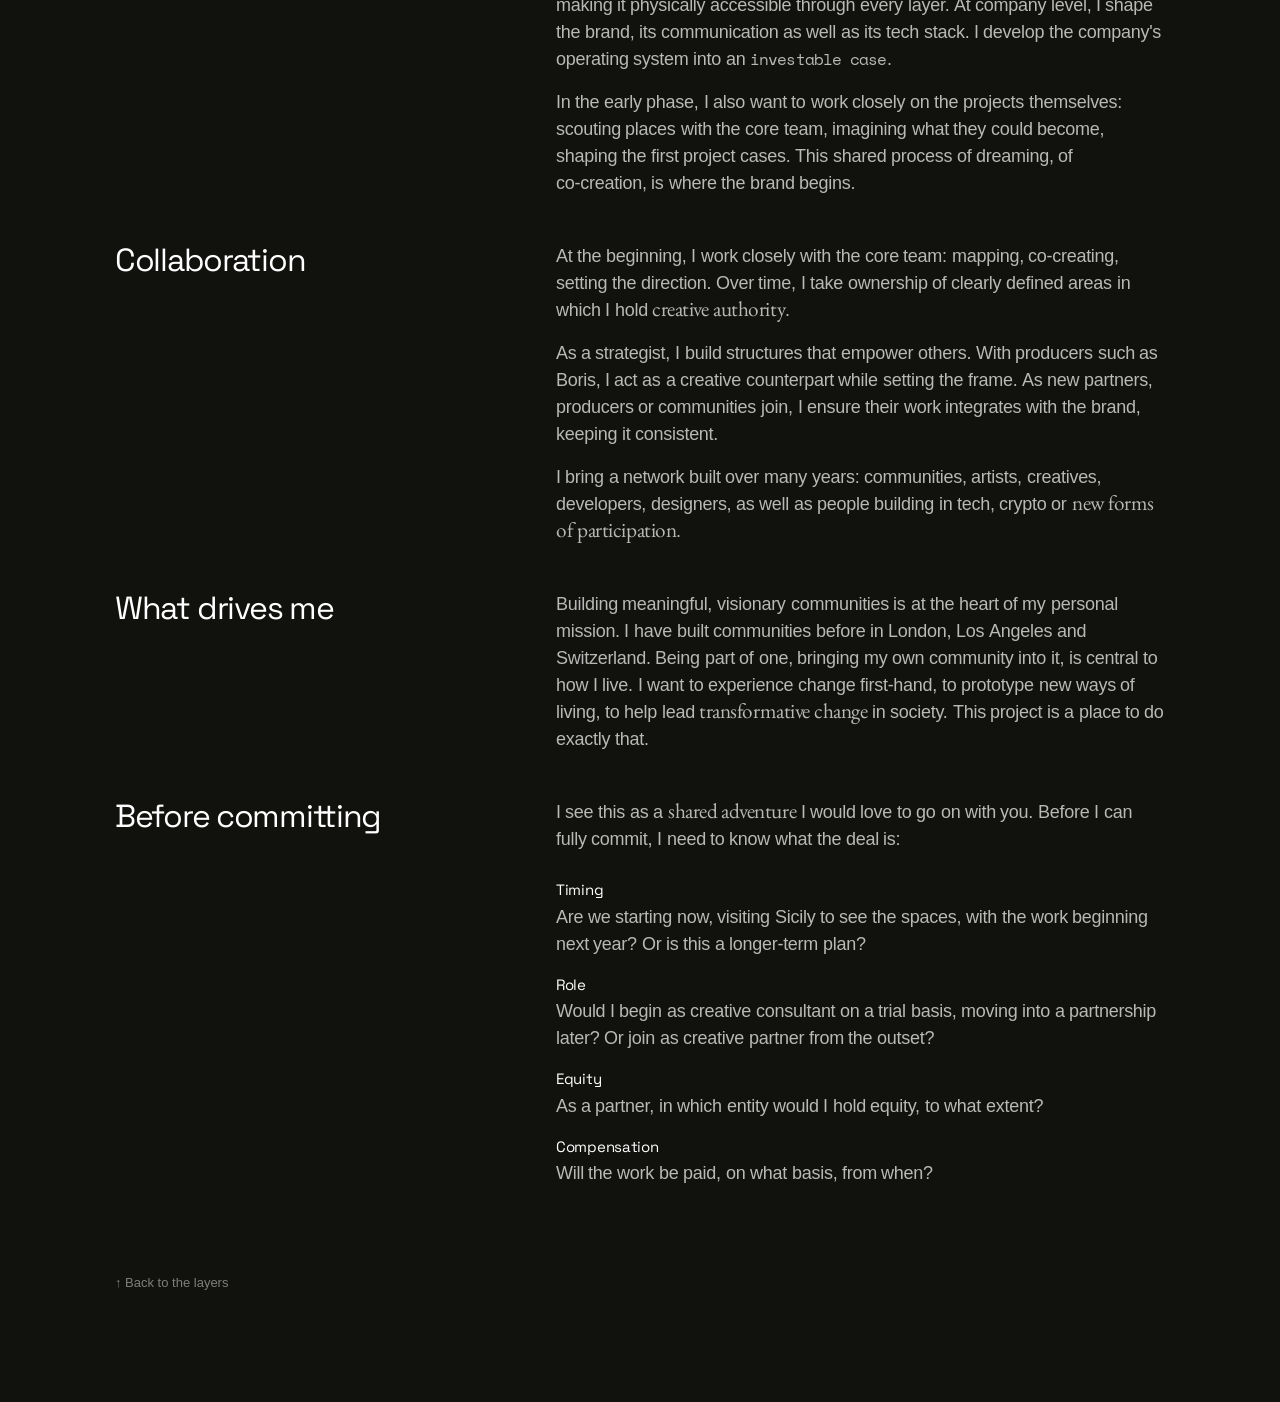
==== commit 5807ce5f: "Noto Quest: name past community locations Co-Authored-By: Claude Opus 5.5 <noreply@anthropic.com> Cl" ====
--- a/public/noto-quest/index.html
+++ b/public/noto-quest/index.html
@@ -31,7 +31,7 @@
 </section>
 <section id="investment" class="editorial" aria-labelledby="investment-heading"><div class="editorial-inner"><h1 id="investment-heading" data-reveal>Investment opportunities</h1><div class="investment-routes"><article class="route" data-reveal><h2>OS</h2><p>Participation in the <span class="accent">brand</span>, membership program, shared infrastructure or individual <span class="accent-code">technology ventures</span>.</p></article><article class="route" data-reveal><h2>Sicily Prime</h2><p><span class="accent">Real estate</span> and the assets held by the S.p.A. Primary share issues or secondary share sales.</p></article><article class="route" data-reveal><h2>Projects</h2><p>Direct participation in an individual real estate development or <span class="accent-code">OpCo</span>: villas, hotel, agriculture, school or spa.</p></article></div><a class="end-link" href="#together">Working together ↓</a></div></section>
 <section id="together" class="editorial" aria-labelledby="together-heading"><div class="editorial-inner"><h1 id="together-heading" data-reveal>Working together</h1><p class="scope" data-reveal>Translate the Meta into the <span class="accent-code">OS</span>. Build a brand that turns the project into an <span class="accent">international destination</span>. Connect a network of communities, grow a community with its own <span class="accent">membership program</span>, and develop the OS as an <span class="accent-code">investable startup opportunity</span>.</p><div class="engagement-options"><article class="engagement" data-reveal><h2>Creative partner <small>Option A</small></h2><p>An ongoing role in Sicily Prime — OS, with <span class="accent">equity</span>, responsibility and agreed decision-making authority.</p></article><article class="engagement" data-reveal><h2>Creative consultant <small>Option B</small></h2><p>A paid <span class="accent">retainer</span> or a defined scope and fee for strategic and creative work.</p></article></div><div class="starting-options" data-reveal><h3>Immediate commitment <span class="divider">/</span> Paid trial</h3><p>A paid trial with agreed milestones, or an ongoing commitment from the outset.</p></div><div class="project-options" data-reveal><h2>Project layer</h2><div><p>Project-layer work would follow an agreed engagement as <span class="accent">creative partner</span> or <span class="accent">creative consultant</span>.</p><p style="margin-top:16px">Potential scope: <span class="accent">business development</span> through scouting real estate opportunities on the ground in Sicily, bringing in partners, and co-creating business and investment cases.</p><p style="margin-top:16px">Project fees, <span class="accent">project equity</span>, or cash plus a <span class="accent-code">success-based commission</span>.</p></div></div><a class="end-link" href="#motivation">Motivation ↓</a></div></section>
-<section id="motivation" class="editorial" aria-labelledby="motivation-heading"><div class="editorial-inner"><h1 id="motivation-heading" data-reveal>Motivation</h1><p class="scope" data-reveal>I would like to join this venture as <span class="accent">Creative Director &amp; Curator</span>, building it with you from the very beginning: a brand, an <span class="accent">international destination</span> that is culturally relevant, contemporary, investable.</p><div class="investment-routes"><article class="route" data-reveal><h2>Role</h2><div><p>At its core, my work is <span class="accent">creative strategy</span>: taking the discourse on the meta level, making it physically accessible through every layer. At company level, I shape the brand, its communication as well as its tech stack. I develop the company's operating system into an <span class="accent-code">investable case</span>.</p><p style="margin-top:16px">In the early phase, I also want to work closely on the projects themselves: scouting places with the core team, imagining what they could become, shaping the first project cases. This shared process of dreaming, of co-creation, is where the brand begins.</p></div></article><article class="route" data-reveal><h2>Collaboration</h2><div><p>At the beginning, I work closely with the core team: mapping, co-creating, setting the direction. Over time, I take ownership of clearly defined areas in which I hold <span class="accent">creative authority</span>.</p><p style="margin-top:16px">As a strategist, I build structures that empower others. With producers such as Boris, I act as a creative counterpart while setting the frame. As new partners, producers or communities join, I ensure their work integrates with the brand, keeping it consistent.</p><p style="margin-top:16px">I bring a network built over many years: communities, artists, creatives, developers, designers, as well as people building in tech, crypto or <span class="accent">new forms of participation</span>.</p></div></article><article class="route" data-reveal><h2>What drives me</h2><p>Building meaningful, visionary communities is at the heart of my personal mission. I have built communities before. Being part of one, bringing my own community into it, is central to how I live. I want to experience change first-hand, to prototype new ways of living, to help lead <span class="accent">transformative change</span> in society. This project is a place to do exactly that.</p></article><article class="route" data-reveal><h2>Before committing</h2><div><p>I see this as a <span class="accent">shared adventure</span> I would love to go on with you. Before I can fully commit, I need to know what the deal is:</p><ul class="commit-list"><li><strong>Timing</strong> Are we starting now, visiting Sicily to see the spaces, with the work beginning next year? Or is this a longer-term plan?</li><li><strong>Role</strong> Would I begin as creative consultant on a trial basis, moving into a partnership later? Or join as creative partner from the outset?</li><li><strong>Equity</strong> As a partner, in which entity would I hold equity, to what extent?</li><li><strong>Compensation</strong> Will the work be paid, on what basis, from when?</li></ul></div></article></div><a class="end-link" href="#architecture">↑ Back to the layers</a></div></section></main>
+<section id="motivation" class="editorial" aria-labelledby="motivation-heading"><div class="editorial-inner"><h1 id="motivation-heading" data-reveal>Motivation</h1><p class="scope" data-reveal>I would like to join this venture as <span class="accent">Creative Director &amp; Curator</span>, building it with you from the very beginning: a brand, an <span class="accent">international destination</span> that is culturally relevant, contemporary, investable.</p><div class="investment-routes"><article class="route" data-reveal><h2>Role</h2><div><p>At its core, my work is <span class="accent">creative strategy</span>: taking the discourse on the meta level, making it physically accessible through every layer. At company level, I shape the brand, its communication as well as its tech stack. I develop the company's operating system into an <span class="accent-code">investable case</span>.</p><p style="margin-top:16px">In the early phase, I also want to work closely on the projects themselves: scouting places with the core team, imagining what they could become, shaping the first project cases. This shared process of dreaming, of co-creation, is where the brand begins.</p></div></article><article class="route" data-reveal><h2>Collaboration</h2><div><p>At the beginning, I work closely with the core team: mapping, co-creating, setting the direction. Over time, I take ownership of clearly defined areas in which I hold <span class="accent">creative authority</span>.</p><p style="margin-top:16px">As a strategist, I build structures that empower others. With producers such as Boris, I act as a creative counterpart while setting the frame. As new partners, producers or communities join, I ensure their work integrates with the brand, keeping it consistent.</p><p style="margin-top:16px">I bring a network built over many years: communities, artists, creatives, developers, designers, as well as people building in tech, crypto or <span class="accent">new forms of participation</span>.</p></div></article><article class="route" data-reveal><h2>What drives me</h2><p>Building meaningful, visionary communities is at the heart of my personal mission. I have built communities before in London, Los Angeles and Switzerland. Being part of one, bringing my own community into it, is central to how I live. I want to experience change first-hand, to prototype new ways of living, to help lead <span class="accent">transformative change</span> in society. This project is a place to do exactly that.</p></article><article class="route" data-reveal><h2>Before committing</h2><div><p>I see this as a <span class="accent">shared adventure</span> I would love to go on with you. Before I can fully commit, I need to know what the deal is:</p><ul class="commit-list"><li><strong>Timing</strong> Are we starting now, visiting Sicily to see the spaces, with the work beginning next year? Or is this a longer-term plan?</li><li><strong>Role</strong> Would I begin as creative consultant on a trial basis, moving into a partnership later? Or join as creative partner from the outset?</li><li><strong>Equity</strong> As a partner, in which entity would I hold equity, to what extent?</li><li><strong>Compensation</strong> Will the work be paid, on what basis, from when?</li></ul></div></article></div><a class="end-link" href="#architecture">↑ Back to the layers</a></div></section></main>
 <script src="os-study.js"></script>
 <script>'use strict';
 const layers=[{id:'meta',n:'04',name:'Meta',sub:'',crop:[247,124,582,188],children:[['identity','Identity'],['manifesto','Manifesto'],['philosophy','Philosophy'],['values','Values']]},{id:'os',n:'03',name:'OS',sub:'',crop:[100,343,811,289],children:[['tech','Tech'],['community','Community'],['brand','Brand'],['communications','Communications']]},{id:'prime',n:'02',name:'Sicily Prime',sub:'',crop:[11,640,986,376],children:[['property','Sicily Prime']]},{id:'projects',n:'01',name:'Projects',sub:'',crop:[114,1022,795,465],children:[['villas','Villas'],['hotel','Hotel'],['agriculture','Agriculture'],['school','School'],['spa','Spa']]}];
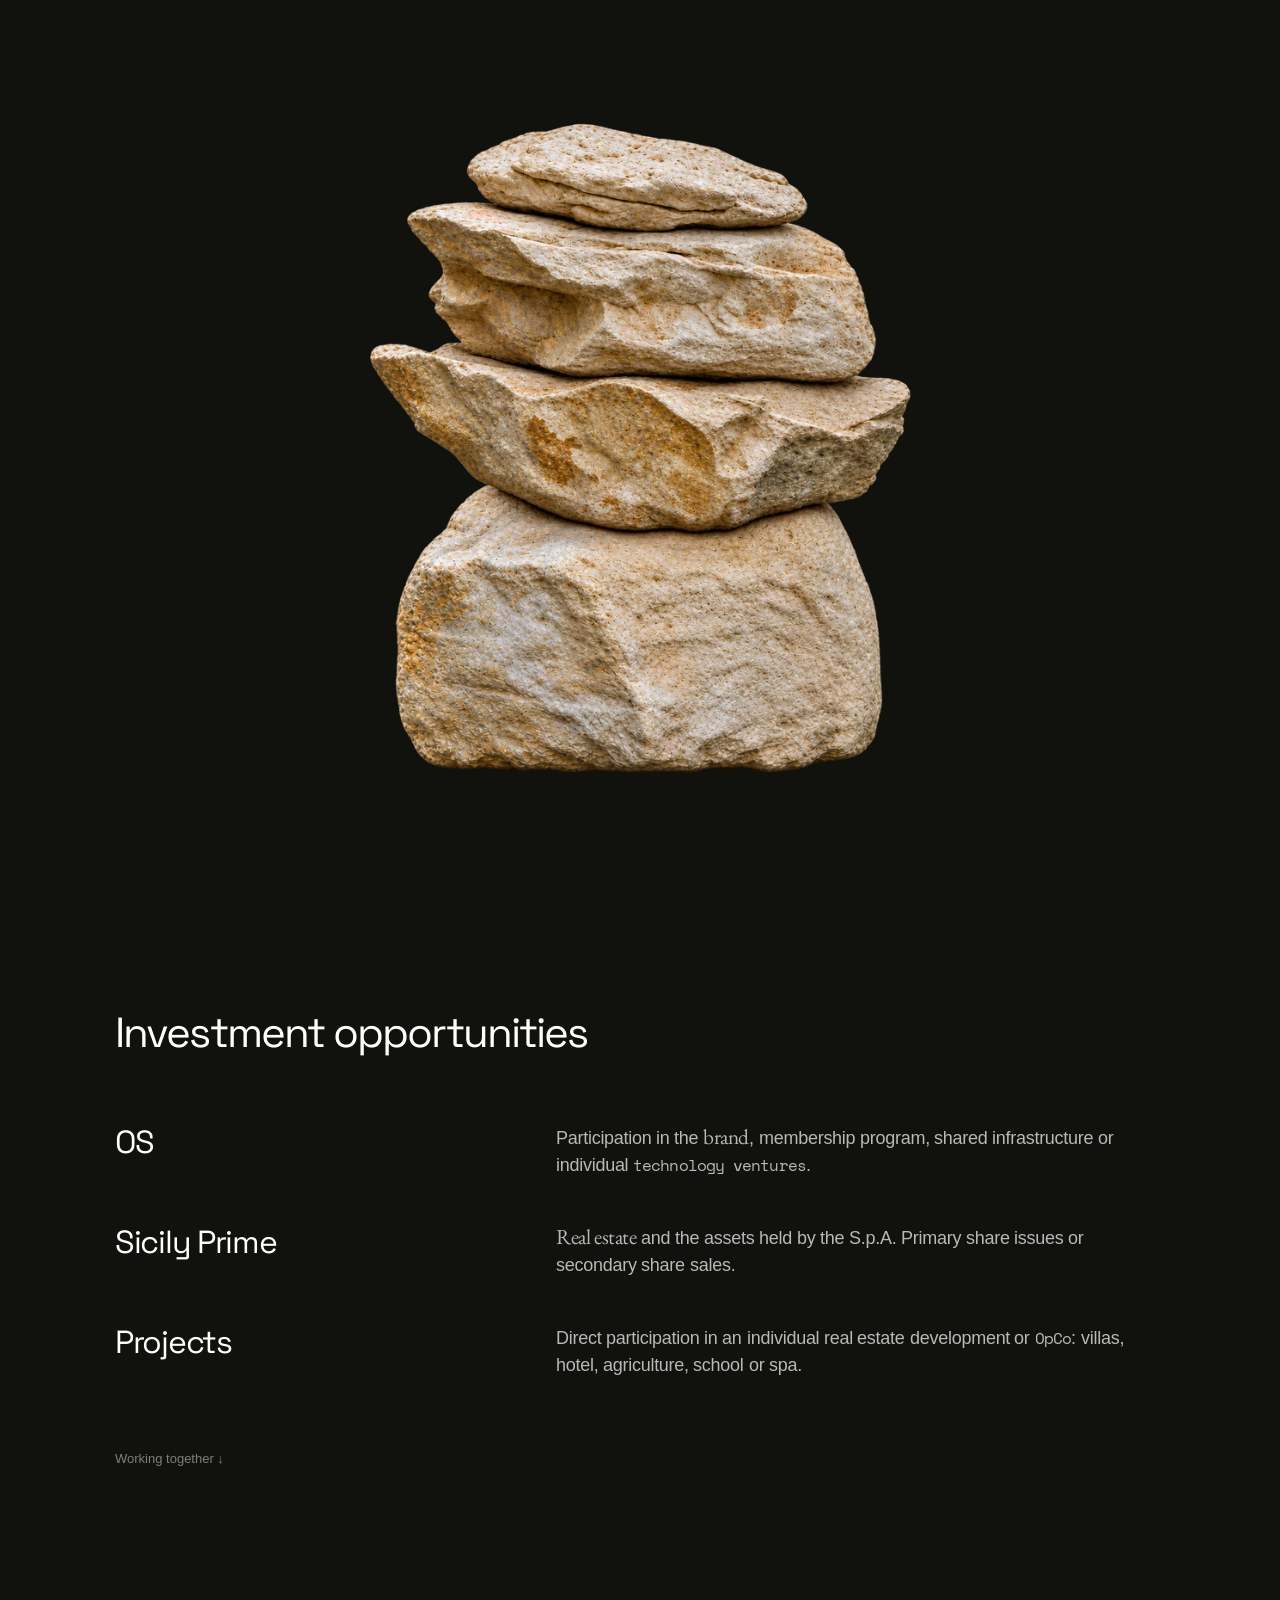
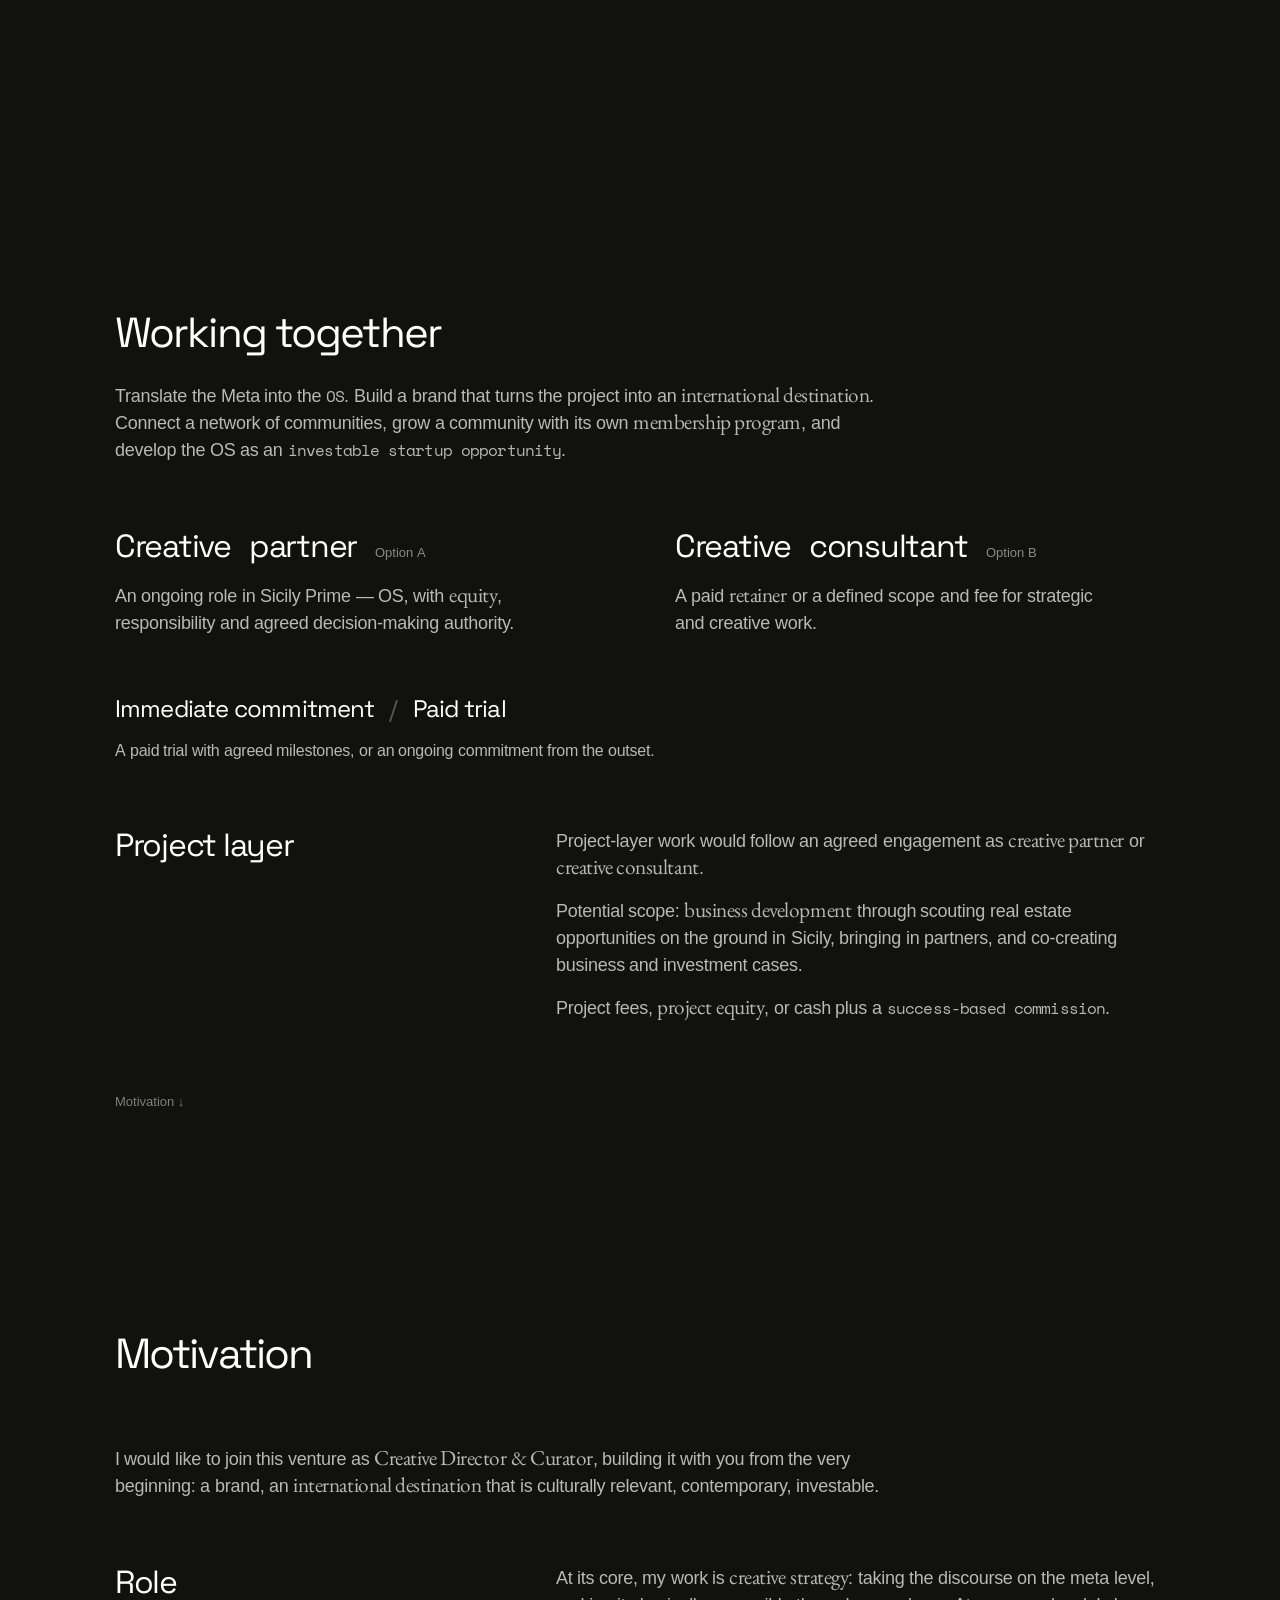
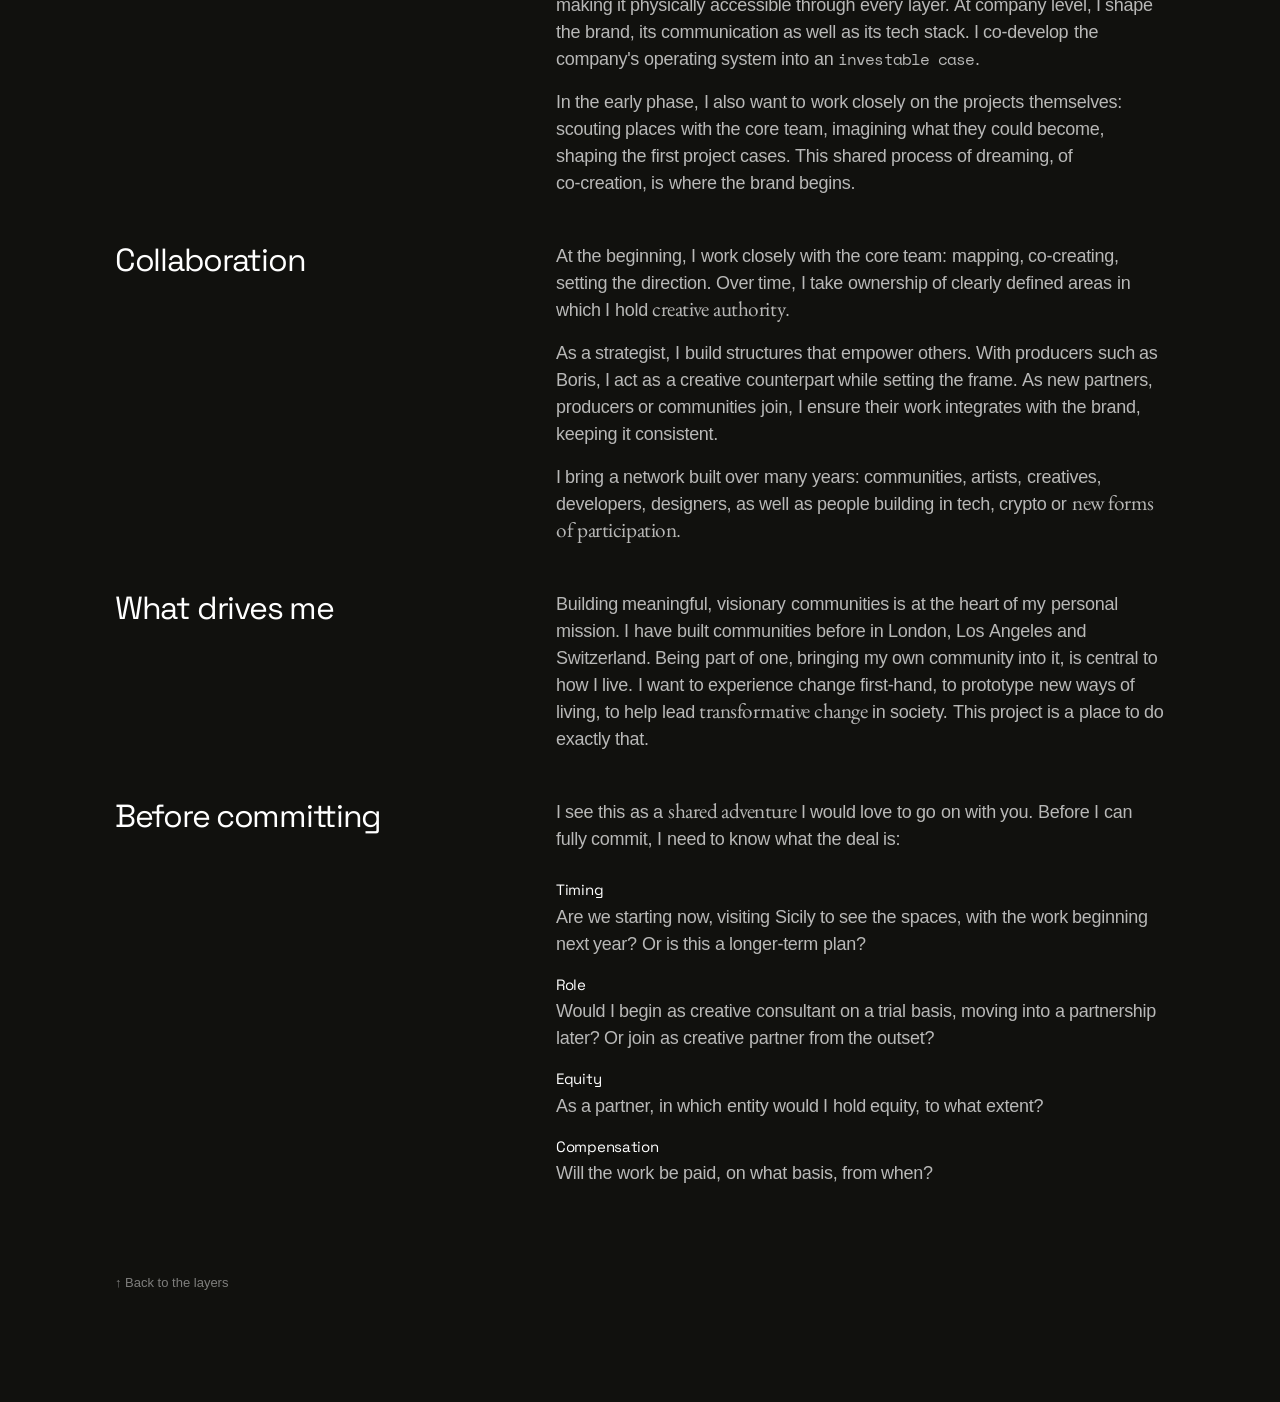
==== commit 121850fa: "Noto Quest: co-develop OS Co-Authored-By: Claude Opus 5.5 <noreply@anthropic.com> Claude-Session: ht" ====
--- a/public/noto-quest/index.html
+++ b/public/noto-quest/index.html
@@ -31,7 +31,7 @@
 </section>
 <section id="investment" class="editorial" aria-labelledby="investment-heading"><div class="editorial-inner"><h1 id="investment-heading" data-reveal>Investment opportunities</h1><div class="investment-routes"><article class="route" data-reveal><h2>OS</h2><p>Participation in the <span class="accent">brand</span>, membership program, shared infrastructure or individual <span class="accent-code">technology ventures</span>.</p></article><article class="route" data-reveal><h2>Sicily Prime</h2><p><span class="accent">Real estate</span> and the assets held by the S.p.A. Primary share issues or secondary share sales.</p></article><article class="route" data-reveal><h2>Projects</h2><p>Direct participation in an individual real estate development or <span class="accent-code">OpCo</span>: villas, hotel, agriculture, school or spa.</p></article></div><a class="end-link" href="#together">Working together ↓</a></div></section>
 <section id="together" class="editorial" aria-labelledby="together-heading"><div class="editorial-inner"><h1 id="together-heading" data-reveal>Working together</h1><p class="scope" data-reveal>Translate the Meta into the <span class="accent-code">OS</span>. Build a brand that turns the project into an <span class="accent">international destination</span>. Connect a network of communities, grow a community with its own <span class="accent">membership program</span>, and develop the OS as an <span class="accent-code">investable startup opportunity</span>.</p><div class="engagement-options"><article class="engagement" data-reveal><h2>Creative partner <small>Option A</small></h2><p>An ongoing role in Sicily Prime — OS, with <span class="accent">equity</span>, responsibility and agreed decision-making authority.</p></article><article class="engagement" data-reveal><h2>Creative consultant <small>Option B</small></h2><p>A paid <span class="accent">retainer</span> or a defined scope and fee for strategic and creative work.</p></article></div><div class="starting-options" data-reveal><h3>Immediate commitment <span class="divider">/</span> Paid trial</h3><p>A paid trial with agreed milestones, or an ongoing commitment from the outset.</p></div><div class="project-options" data-reveal><h2>Project layer</h2><div><p>Project-layer work would follow an agreed engagement as <span class="accent">creative partner</span> or <span class="accent">creative consultant</span>.</p><p style="margin-top:16px">Potential scope: <span class="accent">business development</span> through scouting real estate opportunities on the ground in Sicily, bringing in partners, and co-creating business and investment cases.</p><p style="margin-top:16px">Project fees, <span class="accent">project equity</span>, or cash plus a <span class="accent-code">success-based commission</span>.</p></div></div><a class="end-link" href="#motivation">Motivation ↓</a></div></section>
-<section id="motivation" class="editorial" aria-labelledby="motivation-heading"><div class="editorial-inner"><h1 id="motivation-heading" data-reveal>Motivation</h1><p class="scope" data-reveal>I would like to join this venture as <span class="accent">Creative Director &amp; Curator</span>, building it with you from the very beginning: a brand, an <span class="accent">international destination</span> that is culturally relevant, contemporary, investable.</p><div class="investment-routes"><article class="route" data-reveal><h2>Role</h2><div><p>At its core, my work is <span class="accent">creative strategy</span>: taking the discourse on the meta level, making it physically accessible through every layer. At company level, I shape the brand, its communication as well as its tech stack. I develop the company's operating system into an <span class="accent-code">investable case</span>.</p><p style="margin-top:16px">In the early phase, I also want to work closely on the projects themselves: scouting places with the core team, imagining what they could become, shaping the first project cases. This shared process of dreaming, of co-creation, is where the brand begins.</p></div></article><article class="route" data-reveal><h2>Collaboration</h2><div><p>At the beginning, I work closely with the core team: mapping, co-creating, setting the direction. Over time, I take ownership of clearly defined areas in which I hold <span class="accent">creative authority</span>.</p><p style="margin-top:16px">As a strategist, I build structures that empower others. With producers such as Boris, I act as a creative counterpart while setting the frame. As new partners, producers or communities join, I ensure their work integrates with the brand, keeping it consistent.</p><p style="margin-top:16px">I bring a network built over many years: communities, artists, creatives, developers, designers, as well as people building in tech, crypto or <span class="accent">new forms of participation</span>.</p></div></article><article class="route" data-reveal><h2>What drives me</h2><p>Building meaningful, visionary communities is at the heart of my personal mission. I have built communities before in London, Los Angeles and Switzerland. Being part of one, bringing my own community into it, is central to how I live. I want to experience change first-hand, to prototype new ways of living, to help lead <span class="accent">transformative change</span> in society. This project is a place to do exactly that.</p></article><article class="route" data-reveal><h2>Before committing</h2><div><p>I see this as a <span class="accent">shared adventure</span> I would love to go on with you. Before I can fully commit, I need to know what the deal is:</p><ul class="commit-list"><li><strong>Timing</strong> Are we starting now, visiting Sicily to see the spaces, with the work beginning next year? Or is this a longer-term plan?</li><li><strong>Role</strong> Would I begin as creative consultant on a trial basis, moving into a partnership later? Or join as creative partner from the outset?</li><li><strong>Equity</strong> As a partner, in which entity would I hold equity, to what extent?</li><li><strong>Compensation</strong> Will the work be paid, on what basis, from when?</li></ul></div></article></div><a class="end-link" href="#architecture">↑ Back to the layers</a></div></section></main>
+<section id="motivation" class="editorial" aria-labelledby="motivation-heading"><div class="editorial-inner"><h1 id="motivation-heading" data-reveal>Motivation</h1><p class="scope" data-reveal>I would like to join this venture as <span class="accent">Creative Director &amp; Curator</span>, building it with you from the very beginning: a brand, an <span class="accent">international destination</span> that is culturally relevant, contemporary, investable.</p><div class="investment-routes"><article class="route" data-reveal><h2>Role</h2><div><p>At its core, my work is <span class="accent">creative strategy</span>: taking the discourse on the meta level, making it physically accessible through every layer. At company level, I shape the brand, its communication as well as its tech stack. I co-develop the company's operating system into an <span class="accent-code">investable case</span>.</p><p style="margin-top:16px">In the early phase, I also want to work closely on the projects themselves: scouting places with the core team, imagining what they could become, shaping the first project cases. This shared process of dreaming, of co-creation, is where the brand begins.</p></div></article><article class="route" data-reveal><h2>Collaboration</h2><div><p>At the beginning, I work closely with the core team: mapping, co-creating, setting the direction. Over time, I take ownership of clearly defined areas in which I hold <span class="accent">creative authority</span>.</p><p style="margin-top:16px">As a strategist, I build structures that empower others. With producers such as Boris, I act as a creative counterpart while setting the frame. As new partners, producers or communities join, I ensure their work integrates with the brand, keeping it consistent.</p><p style="margin-top:16px">I bring a network built over many years: communities, artists, creatives, developers, designers, as well as people building in tech, crypto or <span class="accent">new forms of participation</span>.</p></div></article><article class="route" data-reveal><h2>What drives me</h2><p>Building meaningful, visionary communities is at the heart of my personal mission. I have built communities before in London, Los Angeles and Switzerland. Being part of one, bringing my own community into it, is central to how I live. I want to experience change first-hand, to prototype new ways of living, to help lead <span class="accent">transformative change</span> in society. This project is a place to do exactly that.</p></article><article class="route" data-reveal><h2>Before committing</h2><div><p>I see this as a <span class="accent">shared adventure</span> I would love to go on with you. Before I can fully commit, I need to know what the deal is:</p><ul class="commit-list"><li><strong>Timing</strong> Are we starting now, visiting Sicily to see the spaces, with the work beginning next year? Or is this a longer-term plan?</li><li><strong>Role</strong> Would I begin as creative consultant on a trial basis, moving into a partnership later? Or join as creative partner from the outset?</li><li><strong>Equity</strong> As a partner, in which entity would I hold equity, to what extent?</li><li><strong>Compensation</strong> Will the work be paid, on what basis, from when?</li></ul></div></article></div><a class="end-link" href="#architecture">↑ Back to the layers</a></div></section></main>
 <script src="os-study.js"></script>
 <script>'use strict';
 const layers=[{id:'meta',n:'04',name:'Meta',sub:'',crop:[247,124,582,188],children:[['identity','Identity'],['manifesto','Manifesto'],['philosophy','Philosophy'],['values','Values']]},{id:'os',n:'03',name:'OS',sub:'',crop:[100,343,811,289],children:[['tech','Tech'],['community','Community'],['brand','Brand'],['communications','Communications']]},{id:'prime',n:'02',name:'Sicily Prime',sub:'',crop:[11,640,986,376],children:[['property','Sicily Prime']]},{id:'projects',n:'01',name:'Projects',sub:'',crop:[114,1022,795,465],children:[['villas','Villas'],['hotel','Hotel'],['agriculture','Agriculture'],['school','School'],['spa','Spa']]}];
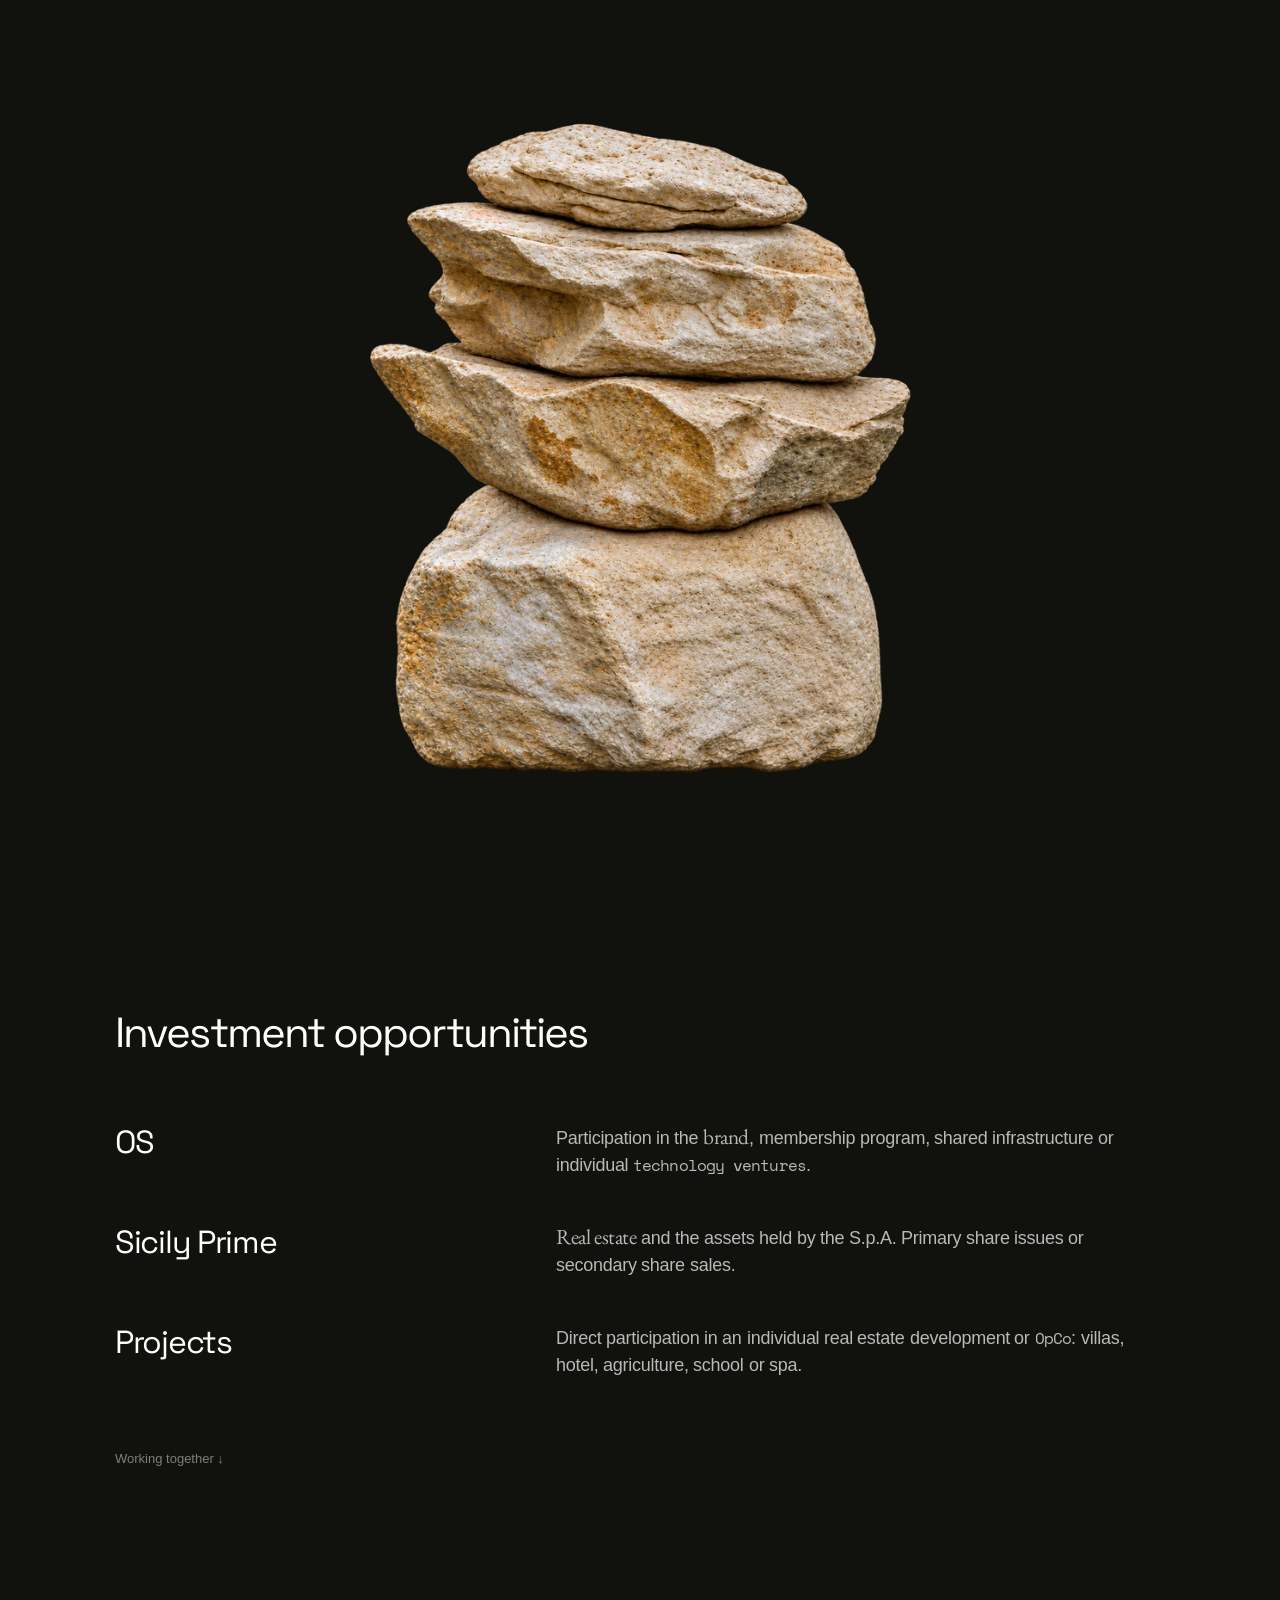
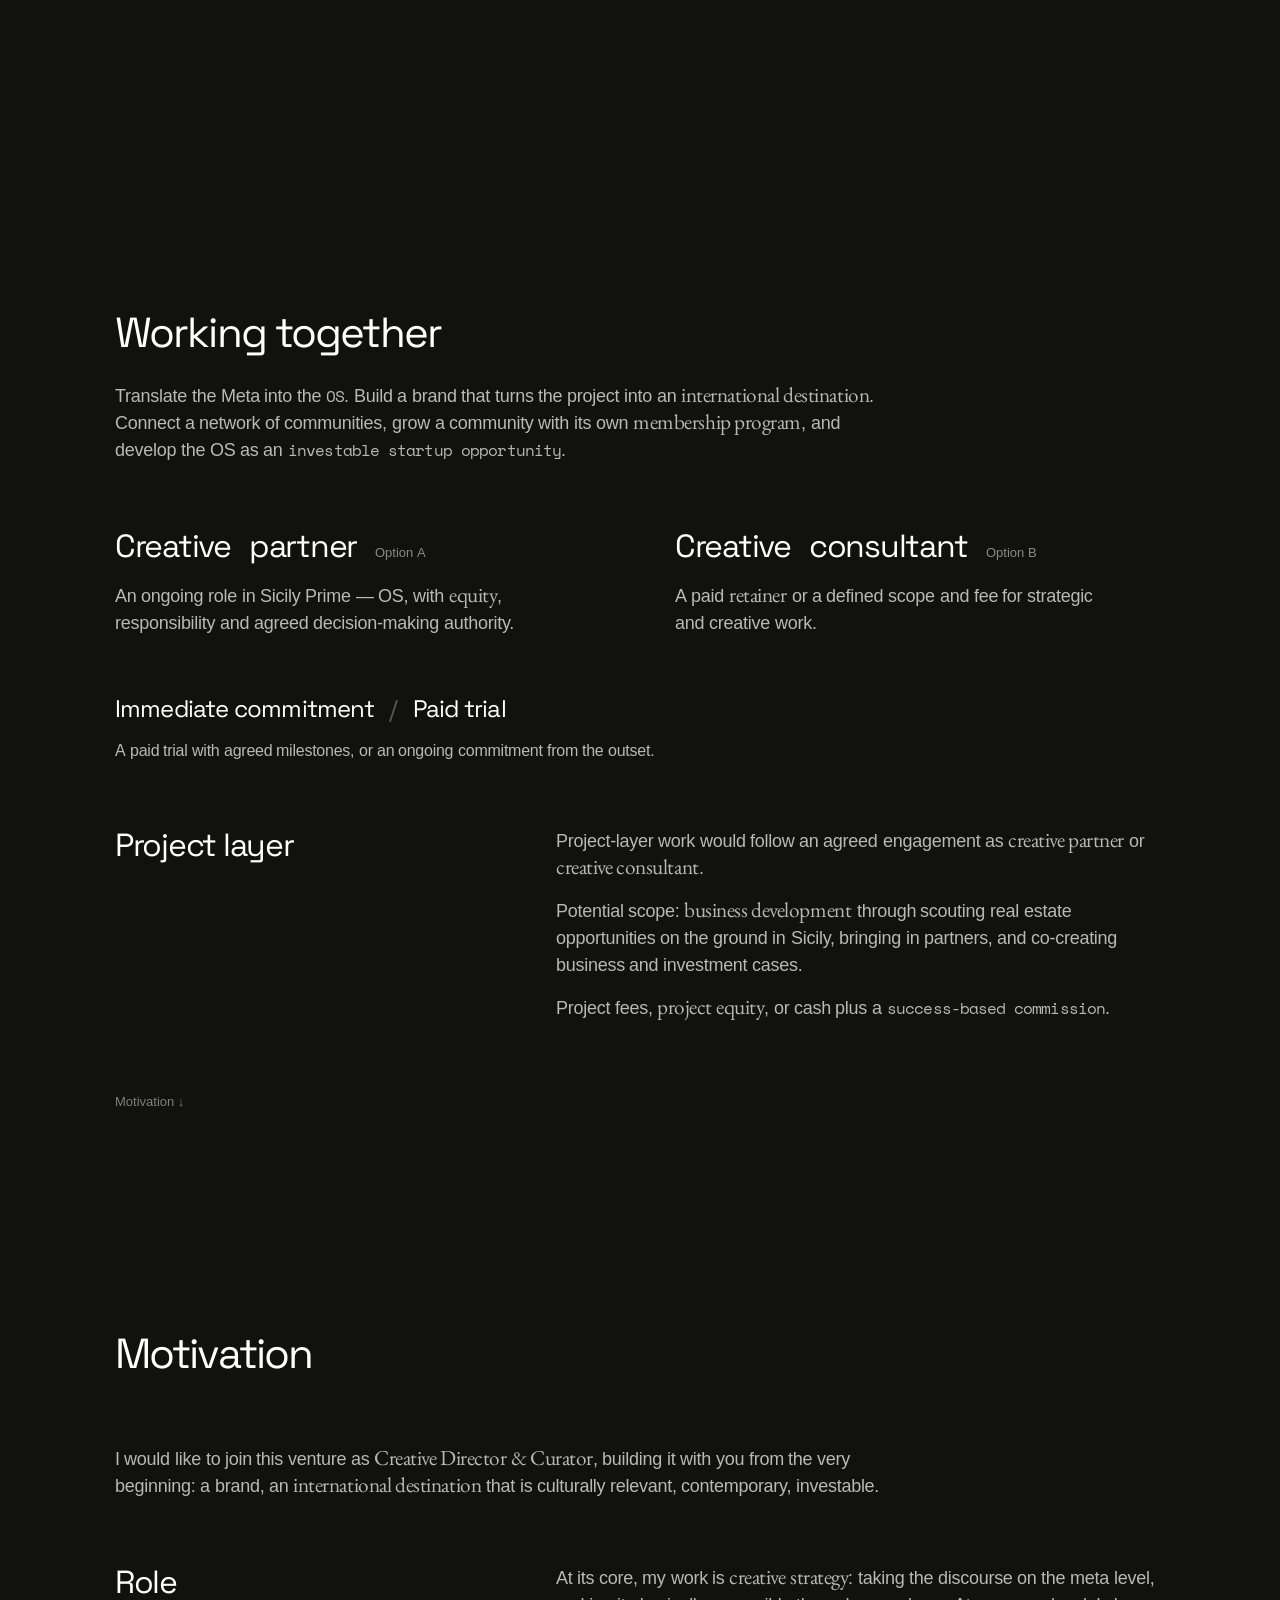
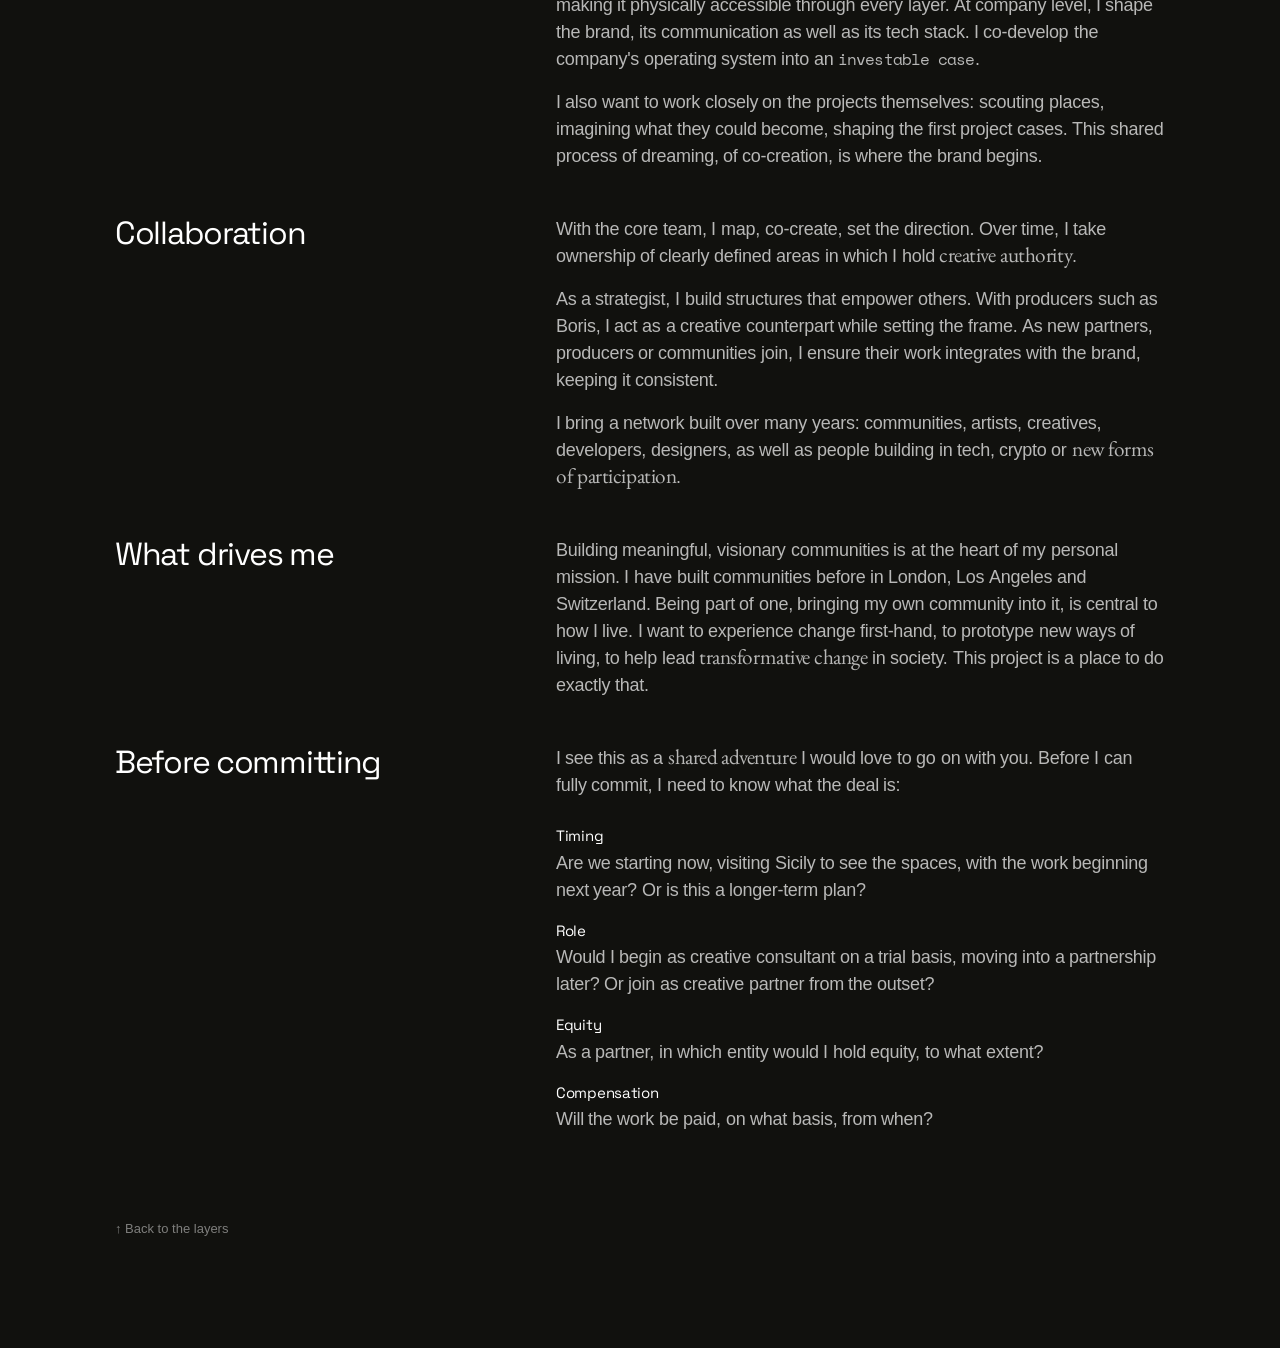
==== commit e057e5fe: "Noto Quest: remove repeated beginning phrasing Co-Authored-By: Claude Opus 5.5 <noreply@anthropic.co" ====
--- a/public/noto-quest/index.html
+++ b/public/noto-quest/index.html
@@ -31,7 +31,7 @@
 </section>
 <section id="investment" class="editorial" aria-labelledby="investment-heading"><div class="editorial-inner"><h1 id="investment-heading" data-reveal>Investment opportunities</h1><div class="investment-routes"><article class="route" data-reveal><h2>OS</h2><p>Participation in the <span class="accent">brand</span>, membership program, shared infrastructure or individual <span class="accent-code">technology ventures</span>.</p></article><article class="route" data-reveal><h2>Sicily Prime</h2><p><span class="accent">Real estate</span> and the assets held by the S.p.A. Primary share issues or secondary share sales.</p></article><article class="route" data-reveal><h2>Projects</h2><p>Direct participation in an individual real estate development or <span class="accent-code">OpCo</span>: villas, hotel, agriculture, school or spa.</p></article></div><a class="end-link" href="#together">Working together ↓</a></div></section>
 <section id="together" class="editorial" aria-labelledby="together-heading"><div class="editorial-inner"><h1 id="together-heading" data-reveal>Working together</h1><p class="scope" data-reveal>Translate the Meta into the <span class="accent-code">OS</span>. Build a brand that turns the project into an <span class="accent">international destination</span>. Connect a network of communities, grow a community with its own <span class="accent">membership program</span>, and develop the OS as an <span class="accent-code">investable startup opportunity</span>.</p><div class="engagement-options"><article class="engagement" data-reveal><h2>Creative partner <small>Option A</small></h2><p>An ongoing role in Sicily Prime — OS, with <span class="accent">equity</span>, responsibility and agreed decision-making authority.</p></article><article class="engagement" data-reveal><h2>Creative consultant <small>Option B</small></h2><p>A paid <span class="accent">retainer</span> or a defined scope and fee for strategic and creative work.</p></article></div><div class="starting-options" data-reveal><h3>Immediate commitment <span class="divider">/</span> Paid trial</h3><p>A paid trial with agreed milestones, or an ongoing commitment from the outset.</p></div><div class="project-options" data-reveal><h2>Project layer</h2><div><p>Project-layer work would follow an agreed engagement as <span class="accent">creative partner</span> or <span class="accent">creative consultant</span>.</p><p style="margin-top:16px">Potential scope: <span class="accent">business development</span> through scouting real estate opportunities on the ground in Sicily, bringing in partners, and co-creating business and investment cases.</p><p style="margin-top:16px">Project fees, <span class="accent">project equity</span>, or cash plus a <span class="accent-code">success-based commission</span>.</p></div></div><a class="end-link" href="#motivation">Motivation ↓</a></div></section>
-<section id="motivation" class="editorial" aria-labelledby="motivation-heading"><div class="editorial-inner"><h1 id="motivation-heading" data-reveal>Motivation</h1><p class="scope" data-reveal>I would like to join this venture as <span class="accent">Creative Director &amp; Curator</span>, building it with you from the very beginning: a brand, an <span class="accent">international destination</span> that is culturally relevant, contemporary, investable.</p><div class="investment-routes"><article class="route" data-reveal><h2>Role</h2><div><p>At its core, my work is <span class="accent">creative strategy</span>: taking the discourse on the meta level, making it physically accessible through every layer. At company level, I shape the brand, its communication as well as its tech stack. I co-develop the company's operating system into an <span class="accent-code">investable case</span>.</p><p style="margin-top:16px">In the early phase, I also want to work closely on the projects themselves: scouting places with the core team, imagining what they could become, shaping the first project cases. This shared process of dreaming, of co-creation, is where the brand begins.</p></div></article><article class="route" data-reveal><h2>Collaboration</h2><div><p>At the beginning, I work closely with the core team: mapping, co-creating, setting the direction. Over time, I take ownership of clearly defined areas in which I hold <span class="accent">creative authority</span>.</p><p style="margin-top:16px">As a strategist, I build structures that empower others. With producers such as Boris, I act as a creative counterpart while setting the frame. As new partners, producers or communities join, I ensure their work integrates with the brand, keeping it consistent.</p><p style="margin-top:16px">I bring a network built over many years: communities, artists, creatives, developers, designers, as well as people building in tech, crypto or <span class="accent">new forms of participation</span>.</p></div></article><article class="route" data-reveal><h2>What drives me</h2><p>Building meaningful, visionary communities is at the heart of my personal mission. I have built communities before in London, Los Angeles and Switzerland. Being part of one, bringing my own community into it, is central to how I live. I want to experience change first-hand, to prototype new ways of living, to help lead <span class="accent">transformative change</span> in society. This project is a place to do exactly that.</p></article><article class="route" data-reveal><h2>Before committing</h2><div><p>I see this as a <span class="accent">shared adventure</span> I would love to go on with you. Before I can fully commit, I need to know what the deal is:</p><ul class="commit-list"><li><strong>Timing</strong> Are we starting now, visiting Sicily to see the spaces, with the work beginning next year? Or is this a longer-term plan?</li><li><strong>Role</strong> Would I begin as creative consultant on a trial basis, moving into a partnership later? Or join as creative partner from the outset?</li><li><strong>Equity</strong> As a partner, in which entity would I hold equity, to what extent?</li><li><strong>Compensation</strong> Will the work be paid, on what basis, from when?</li></ul></div></article></div><a class="end-link" href="#architecture">↑ Back to the layers</a></div></section></main>
+<section id="motivation" class="editorial" aria-labelledby="motivation-heading"><div class="editorial-inner"><h1 id="motivation-heading" data-reveal>Motivation</h1><p class="scope" data-reveal>I would like to join this venture as <span class="accent">Creative Director &amp; Curator</span>, building it with you from the very beginning: a brand, an <span class="accent">international destination</span> that is culturally relevant, contemporary, investable.</p><div class="investment-routes"><article class="route" data-reveal><h2>Role</h2><div><p>At its core, my work is <span class="accent">creative strategy</span>: taking the discourse on the meta level, making it physically accessible through every layer. At company level, I shape the brand, its communication as well as its tech stack. I co-develop the company's operating system into an <span class="accent-code">investable case</span>.</p><p style="margin-top:16px">I also want to work closely on the projects themselves: scouting places, imagining what they could become, shaping the first project cases. This shared process of dreaming, of co-creation, is where the brand begins.</p></div></article><article class="route" data-reveal><h2>Collaboration</h2><div><p>With the core team, I map, co-create, set the direction. Over time, I take ownership of clearly defined areas in which I hold <span class="accent">creative authority</span>.</p><p style="margin-top:16px">As a strategist, I build structures that empower others. With producers such as Boris, I act as a creative counterpart while setting the frame. As new partners, producers or communities join, I ensure their work integrates with the brand, keeping it consistent.</p><p style="margin-top:16px">I bring a network built over many years: communities, artists, creatives, developers, designers, as well as people building in tech, crypto or <span class="accent">new forms of participation</span>.</p></div></article><article class="route" data-reveal><h2>What drives me</h2><p>Building meaningful, visionary communities is at the heart of my personal mission. I have built communities before in London, Los Angeles and Switzerland. Being part of one, bringing my own community into it, is central to how I live. I want to experience change first-hand, to prototype new ways of living, to help lead <span class="accent">transformative change</span> in society. This project is a place to do exactly that.</p></article><article class="route" data-reveal><h2>Before committing</h2><div><p>I see this as a <span class="accent">shared adventure</span> I would love to go on with you. Before I can fully commit, I need to know what the deal is:</p><ul class="commit-list"><li><strong>Timing</strong> Are we starting now, visiting Sicily to see the spaces, with the work beginning next year? Or is this a longer-term plan?</li><li><strong>Role</strong> Would I begin as creative consultant on a trial basis, moving into a partnership later? Or join as creative partner from the outset?</li><li><strong>Equity</strong> As a partner, in which entity would I hold equity, to what extent?</li><li><strong>Compensation</strong> Will the work be paid, on what basis, from when?</li></ul></div></article></div><a class="end-link" href="#architecture">↑ Back to the layers</a></div></section></main>
 <script src="os-study.js"></script>
 <script>'use strict';
 const layers=[{id:'meta',n:'04',name:'Meta',sub:'',crop:[247,124,582,188],children:[['identity','Identity'],['manifesto','Manifesto'],['philosophy','Philosophy'],['values','Values']]},{id:'os',n:'03',name:'OS',sub:'',crop:[100,343,811,289],children:[['tech','Tech'],['community','Community'],['brand','Brand'],['communications','Communications']]},{id:'prime',n:'02',name:'Sicily Prime',sub:'',crop:[11,640,986,376],children:[['property','Sicily Prime']]},{id:'projects',n:'01',name:'Projects',sub:'',crop:[114,1022,795,465],children:[['villas','Villas'],['hotel','Hotel'],['agriculture','Agriculture'],['school','School'],['spa','Spa']]}];
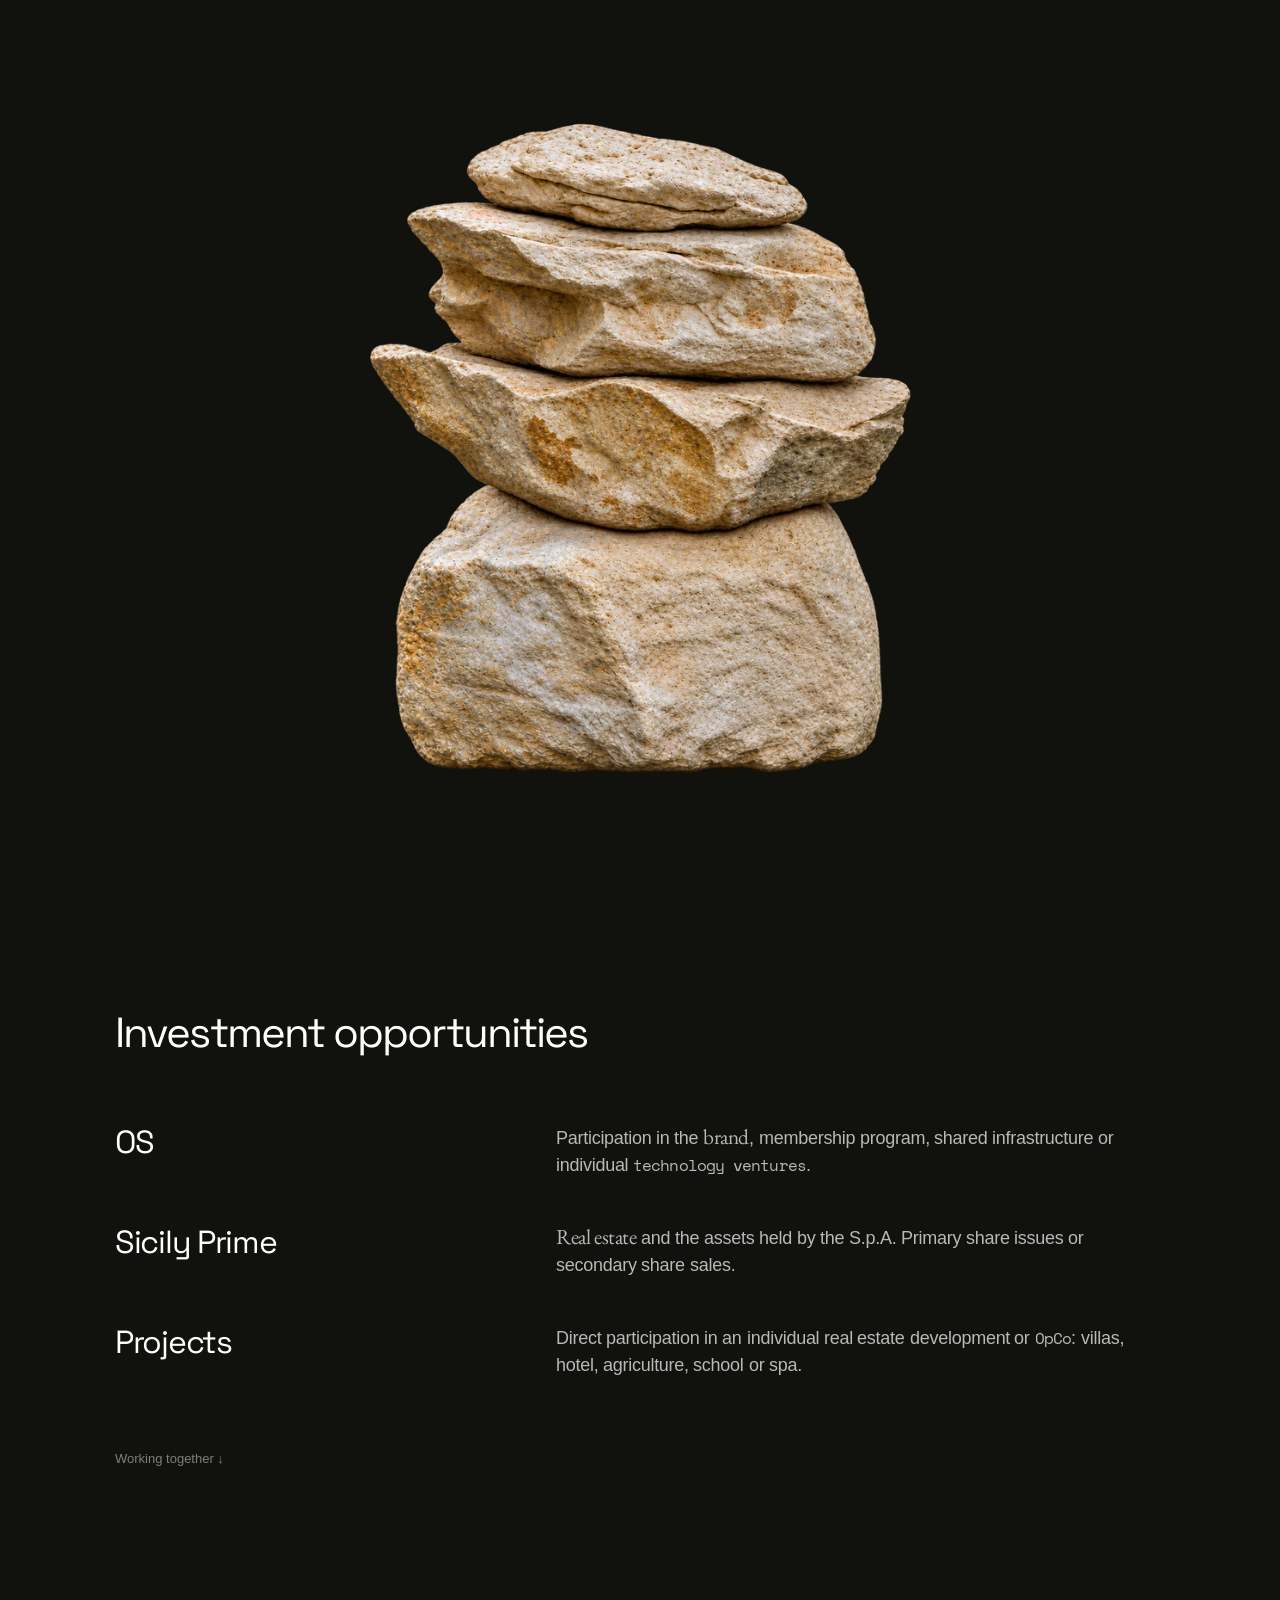
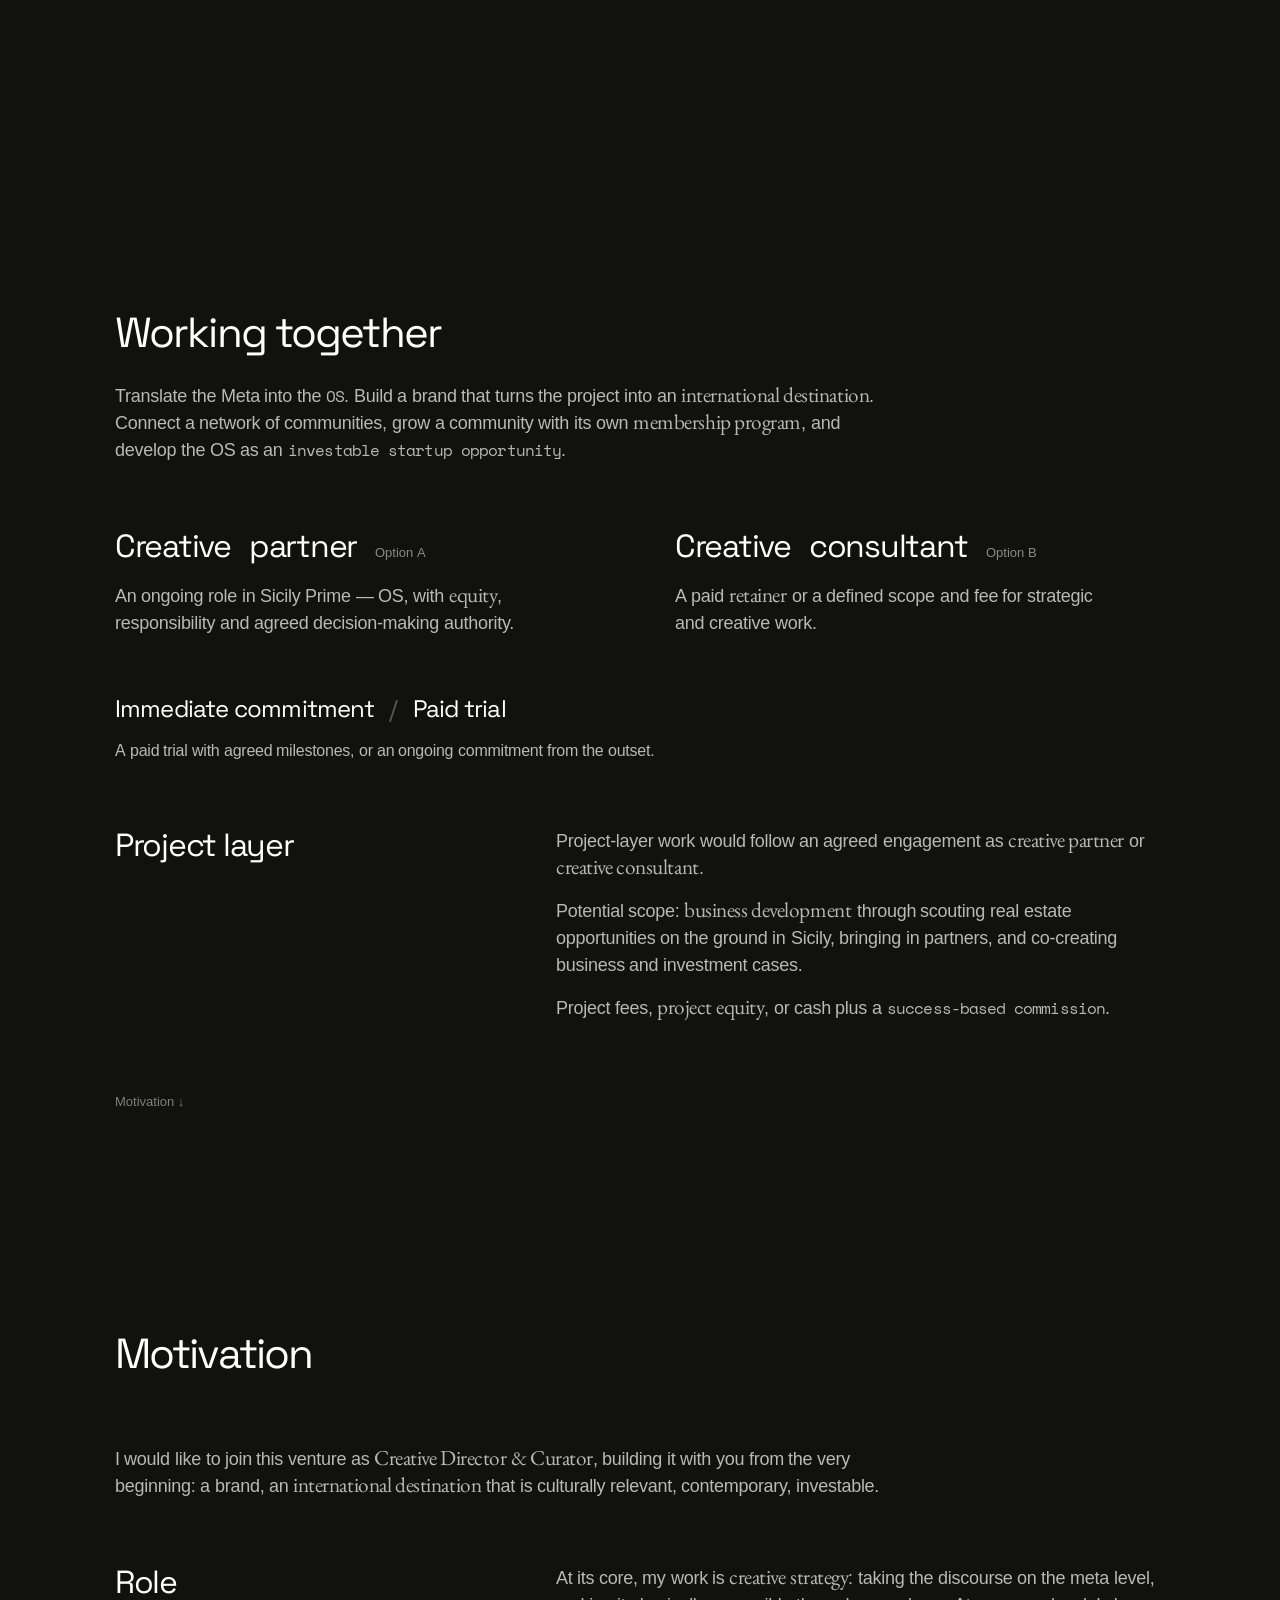
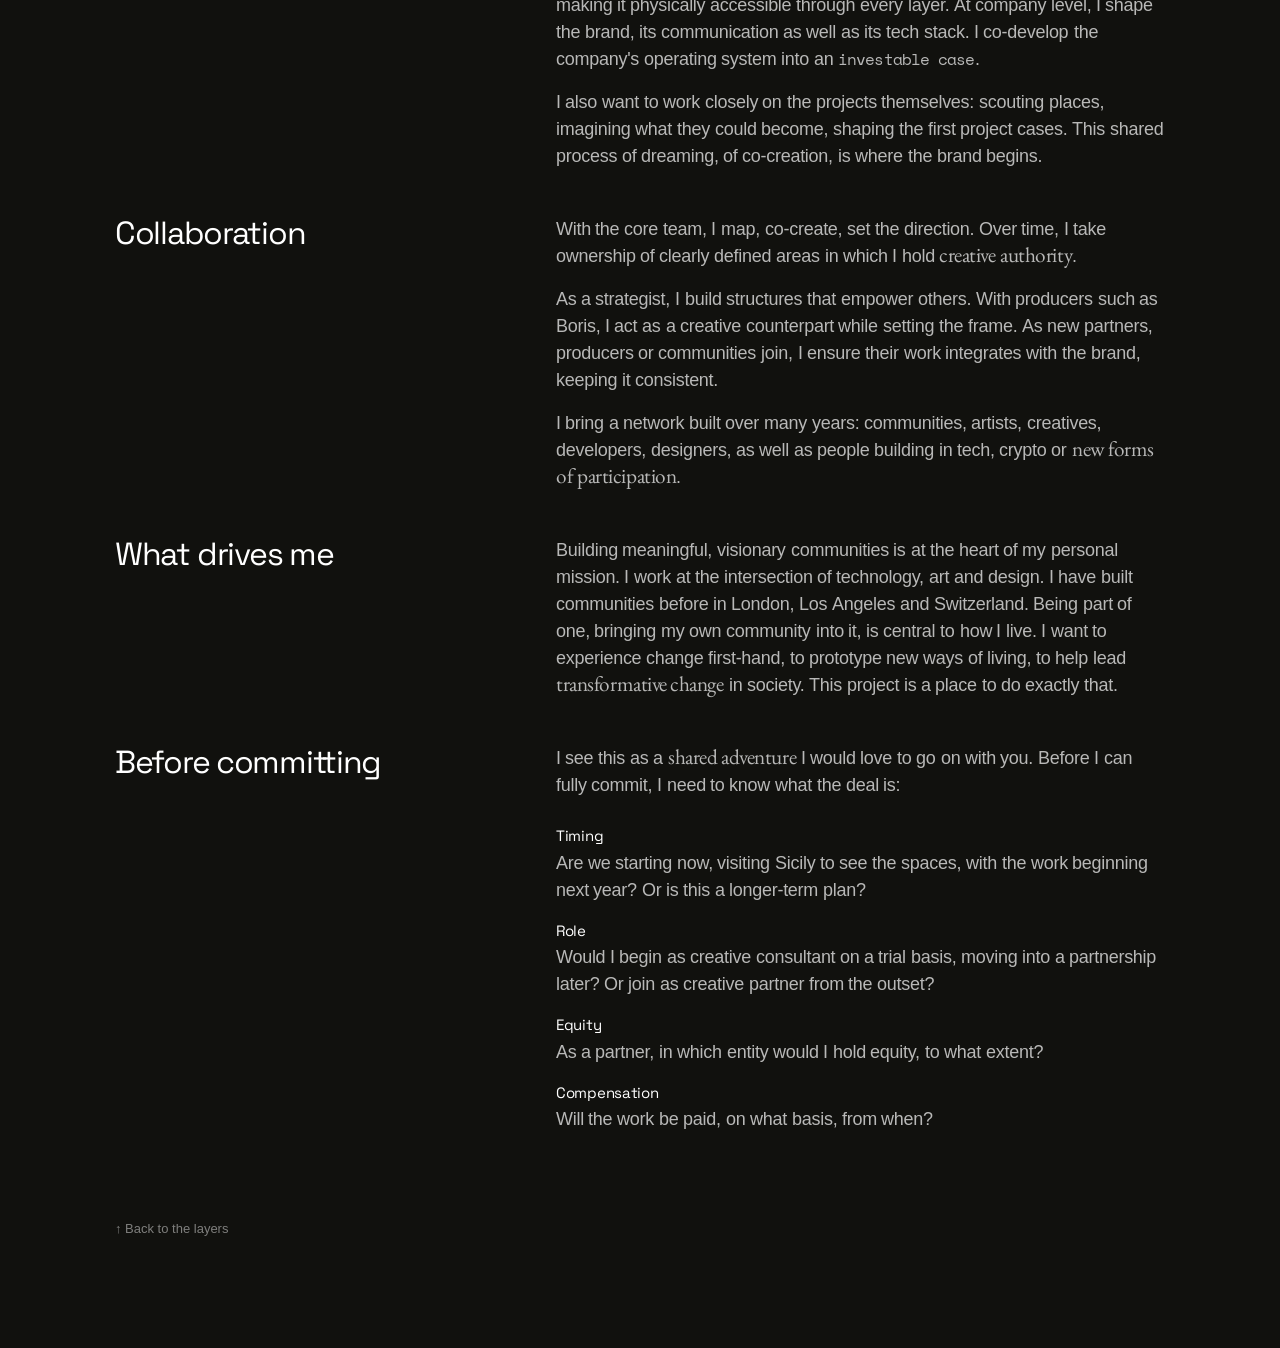
==== commit 3b183265: "Noto Quest: add tech/art/design intersection Co-Authored-By: Claude Opus 5.5 <noreply@anthropic.com>" ====
--- a/public/noto-quest/index.html
+++ b/public/noto-quest/index.html
@@ -31,7 +31,7 @@
 </section>
 <section id="investment" class="editorial" aria-labelledby="investment-heading"><div class="editorial-inner"><h1 id="investment-heading" data-reveal>Investment opportunities</h1><div class="investment-routes"><article class="route" data-reveal><h2>OS</h2><p>Participation in the <span class="accent">brand</span>, membership program, shared infrastructure or individual <span class="accent-code">technology ventures</span>.</p></article><article class="route" data-reveal><h2>Sicily Prime</h2><p><span class="accent">Real estate</span> and the assets held by the S.p.A. Primary share issues or secondary share sales.</p></article><article class="route" data-reveal><h2>Projects</h2><p>Direct participation in an individual real estate development or <span class="accent-code">OpCo</span>: villas, hotel, agriculture, school or spa.</p></article></div><a class="end-link" href="#together">Working together ↓</a></div></section>
 <section id="together" class="editorial" aria-labelledby="together-heading"><div class="editorial-inner"><h1 id="together-heading" data-reveal>Working together</h1><p class="scope" data-reveal>Translate the Meta into the <span class="accent-code">OS</span>. Build a brand that turns the project into an <span class="accent">international destination</span>. Connect a network of communities, grow a community with its own <span class="accent">membership program</span>, and develop the OS as an <span class="accent-code">investable startup opportunity</span>.</p><div class="engagement-options"><article class="engagement" data-reveal><h2>Creative partner <small>Option A</small></h2><p>An ongoing role in Sicily Prime — OS, with <span class="accent">equity</span>, responsibility and agreed decision-making authority.</p></article><article class="engagement" data-reveal><h2>Creative consultant <small>Option B</small></h2><p>A paid <span class="accent">retainer</span> or a defined scope and fee for strategic and creative work.</p></article></div><div class="starting-options" data-reveal><h3>Immediate commitment <span class="divider">/</span> Paid trial</h3><p>A paid trial with agreed milestones, or an ongoing commitment from the outset.</p></div><div class="project-options" data-reveal><h2>Project layer</h2><div><p>Project-layer work would follow an agreed engagement as <span class="accent">creative partner</span> or <span class="accent">creative consultant</span>.</p><p style="margin-top:16px">Potential scope: <span class="accent">business development</span> through scouting real estate opportunities on the ground in Sicily, bringing in partners, and co-creating business and investment cases.</p><p style="margin-top:16px">Project fees, <span class="accent">project equity</span>, or cash plus a <span class="accent-code">success-based commission</span>.</p></div></div><a class="end-link" href="#motivation">Motivation ↓</a></div></section>
-<section id="motivation" class="editorial" aria-labelledby="motivation-heading"><div class="editorial-inner"><h1 id="motivation-heading" data-reveal>Motivation</h1><p class="scope" data-reveal>I would like to join this venture as <span class="accent">Creative Director &amp; Curator</span>, building it with you from the very beginning: a brand, an <span class="accent">international destination</span> that is culturally relevant, contemporary, investable.</p><div class="investment-routes"><article class="route" data-reveal><h2>Role</h2><div><p>At its core, my work is <span class="accent">creative strategy</span>: taking the discourse on the meta level, making it physically accessible through every layer. At company level, I shape the brand, its communication as well as its tech stack. I co-develop the company's operating system into an <span class="accent-code">investable case</span>.</p><p style="margin-top:16px">I also want to work closely on the projects themselves: scouting places, imagining what they could become, shaping the first project cases. This shared process of dreaming, of co-creation, is where the brand begins.</p></div></article><article class="route" data-reveal><h2>Collaboration</h2><div><p>With the core team, I map, co-create, set the direction. Over time, I take ownership of clearly defined areas in which I hold <span class="accent">creative authority</span>.</p><p style="margin-top:16px">As a strategist, I build structures that empower others. With producers such as Boris, I act as a creative counterpart while setting the frame. As new partners, producers or communities join, I ensure their work integrates with the brand, keeping it consistent.</p><p style="margin-top:16px">I bring a network built over many years: communities, artists, creatives, developers, designers, as well as people building in tech, crypto or <span class="accent">new forms of participation</span>.</p></div></article><article class="route" data-reveal><h2>What drives me</h2><p>Building meaningful, visionary communities is at the heart of my personal mission. I have built communities before in London, Los Angeles and Switzerland. Being part of one, bringing my own community into it, is central to how I live. I want to experience change first-hand, to prototype new ways of living, to help lead <span class="accent">transformative change</span> in society. This project is a place to do exactly that.</p></article><article class="route" data-reveal><h2>Before committing</h2><div><p>I see this as a <span class="accent">shared adventure</span> I would love to go on with you. Before I can fully commit, I need to know what the deal is:</p><ul class="commit-list"><li><strong>Timing</strong> Are we starting now, visiting Sicily to see the spaces, with the work beginning next year? Or is this a longer-term plan?</li><li><strong>Role</strong> Would I begin as creative consultant on a trial basis, moving into a partnership later? Or join as creative partner from the outset?</li><li><strong>Equity</strong> As a partner, in which entity would I hold equity, to what extent?</li><li><strong>Compensation</strong> Will the work be paid, on what basis, from when?</li></ul></div></article></div><a class="end-link" href="#architecture">↑ Back to the layers</a></div></section></main>
+<section id="motivation" class="editorial" aria-labelledby="motivation-heading"><div class="editorial-inner"><h1 id="motivation-heading" data-reveal>Motivation</h1><p class="scope" data-reveal>I would like to join this venture as <span class="accent">Creative Director &amp; Curator</span>, building it with you from the very beginning: a brand, an <span class="accent">international destination</span> that is culturally relevant, contemporary, investable.</p><div class="investment-routes"><article class="route" data-reveal><h2>Role</h2><div><p>At its core, my work is <span class="accent">creative strategy</span>: taking the discourse on the meta level, making it physically accessible through every layer. At company level, I shape the brand, its communication as well as its tech stack. I co-develop the company's operating system into an <span class="accent-code">investable case</span>.</p><p style="margin-top:16px">I also want to work closely on the projects themselves: scouting places, imagining what they could become, shaping the first project cases. This shared process of dreaming, of co-creation, is where the brand begins.</p></div></article><article class="route" data-reveal><h2>Collaboration</h2><div><p>With the core team, I map, co-create, set the direction. Over time, I take ownership of clearly defined areas in which I hold <span class="accent">creative authority</span>.</p><p style="margin-top:16px">As a strategist, I build structures that empower others. With producers such as Boris, I act as a creative counterpart while setting the frame. As new partners, producers or communities join, I ensure their work integrates with the brand, keeping it consistent.</p><p style="margin-top:16px">I bring a network built over many years: communities, artists, creatives, developers, designers, as well as people building in tech, crypto or <span class="accent">new forms of participation</span>.</p></div></article><article class="route" data-reveal><h2>What drives me</h2><p>Building meaningful, visionary communities is at the heart of my personal mission. I work at the intersection of technology, art and design. I have built communities before in London, Los Angeles and Switzerland. Being part of one, bringing my own community into it, is central to how I live. I want to experience change first-hand, to prototype new ways of living, to help lead <span class="accent">transformative change</span> in society. This project is a place to do exactly that.</p></article><article class="route" data-reveal><h2>Before committing</h2><div><p>I see this as a <span class="accent">shared adventure</span> I would love to go on with you. Before I can fully commit, I need to know what the deal is:</p><ul class="commit-list"><li><strong>Timing</strong> Are we starting now, visiting Sicily to see the spaces, with the work beginning next year? Or is this a longer-term plan?</li><li><strong>Role</strong> Would I begin as creative consultant on a trial basis, moving into a partnership later? Or join as creative partner from the outset?</li><li><strong>Equity</strong> As a partner, in which entity would I hold equity, to what extent?</li><li><strong>Compensation</strong> Will the work be paid, on what basis, from when?</li></ul></div></article></div><a class="end-link" href="#architecture">↑ Back to the layers</a></div></section></main>
 <script src="os-study.js"></script>
 <script>'use strict';
 const layers=[{id:'meta',n:'04',name:'Meta',sub:'',crop:[247,124,582,188],children:[['identity','Identity'],['manifesto','Manifesto'],['philosophy','Philosophy'],['values','Values']]},{id:'os',n:'03',name:'OS',sub:'',crop:[100,343,811,289],children:[['tech','Tech'],['community','Community'],['brand','Brand'],['communications','Communications']]},{id:'prime',n:'02',name:'Sicily Prime',sub:'',crop:[11,640,986,376],children:[['property','Sicily Prime']]},{id:'projects',n:'01',name:'Projects',sub:'',crop:[114,1022,795,465],children:[['villas','Villas'],['hotel','Hotel'],['agriculture','Agriculture'],['school','School'],['spa','Spa']]}];
